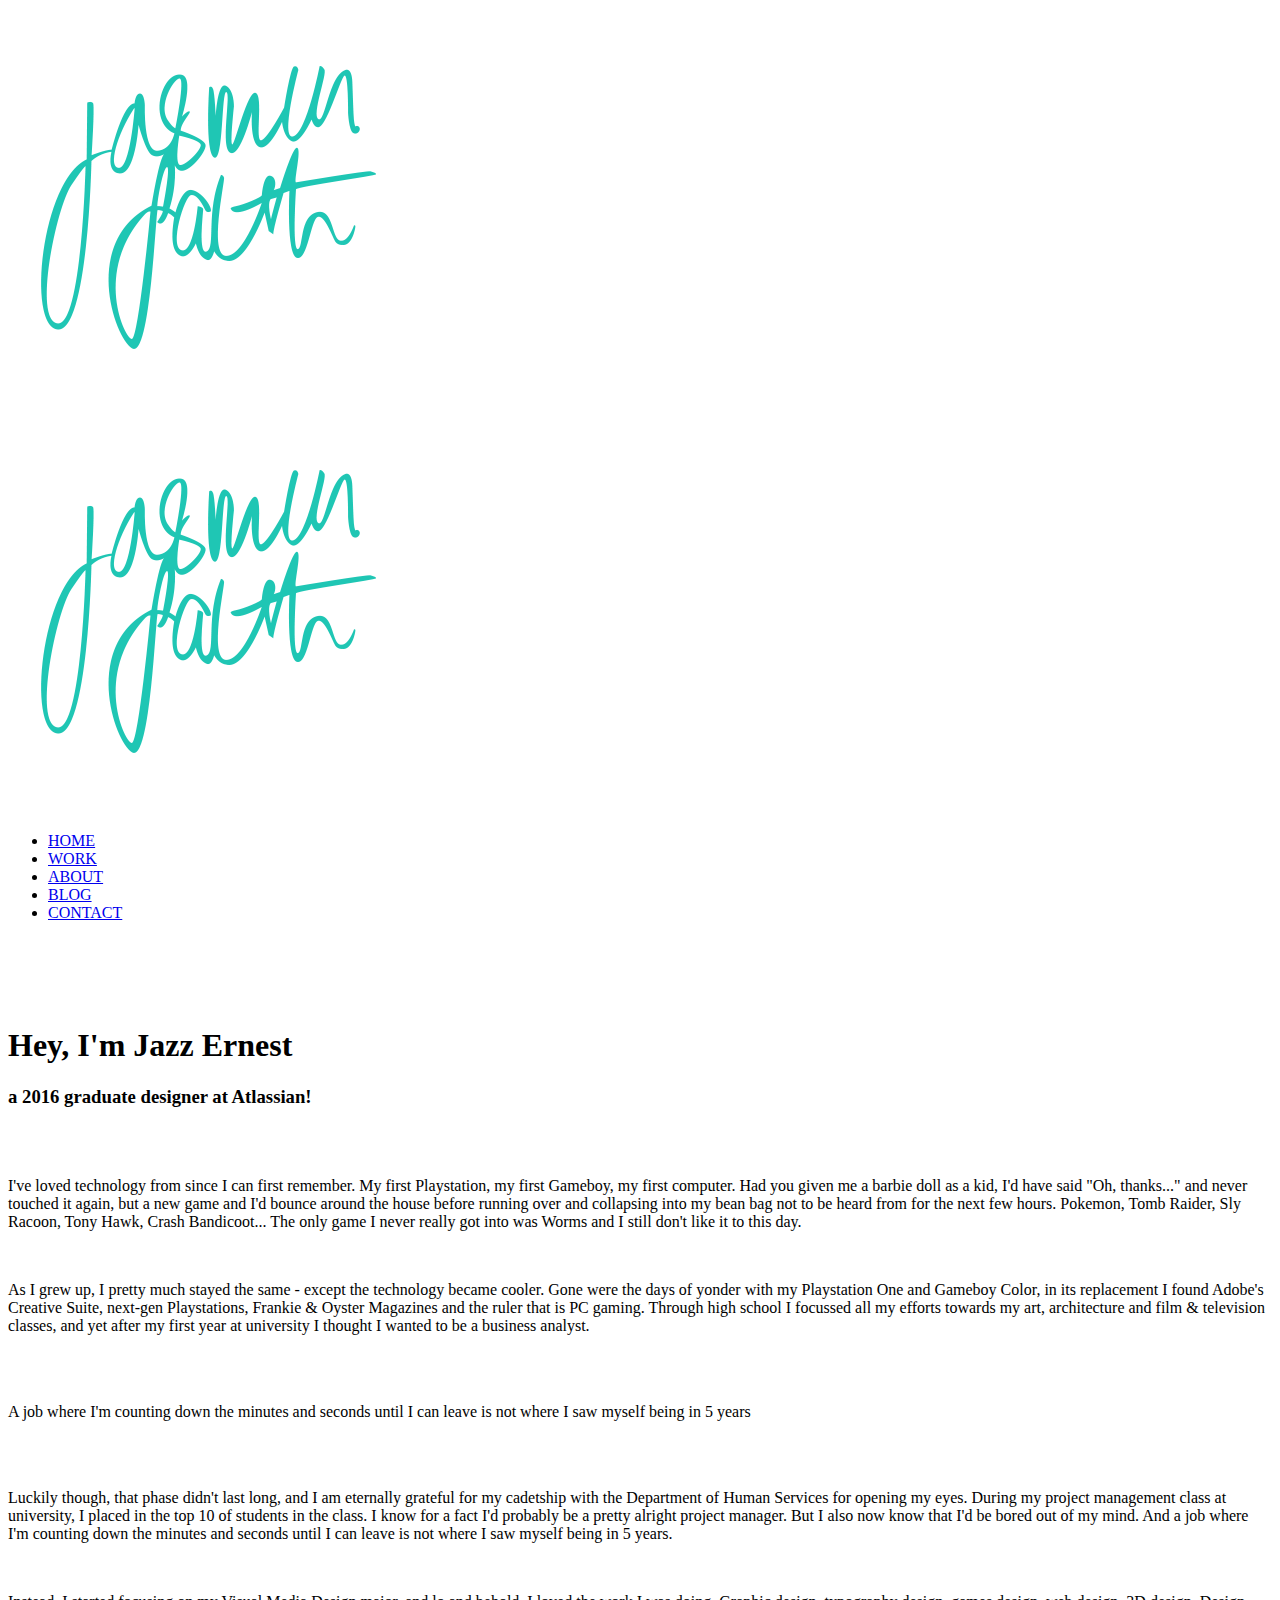
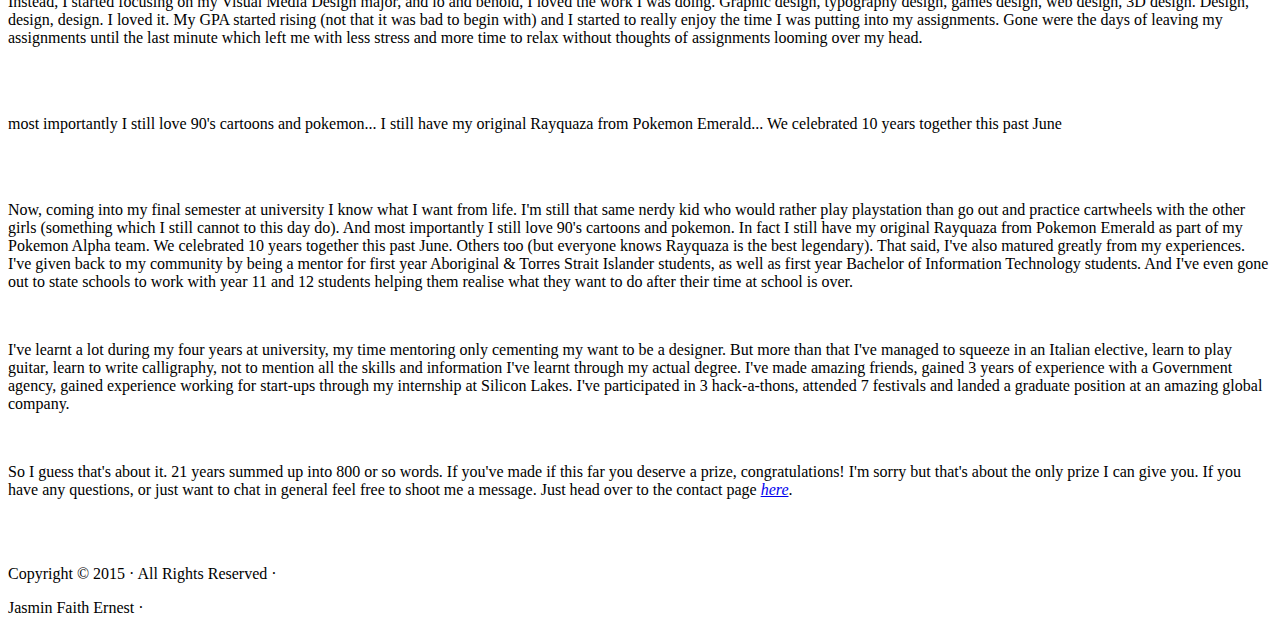
==== about.html @ e2466d64 "all the files" ====
<!doctype html>
<html class="no-js" lang="en">
  <head>
    <meta charset="utf-8" />
    <meta name="viewport" content="width=device-width, initial-scale=1.0" />
    <title>jasminfaith</title>
    <meta name="description" content="Hey, I'm jazz ernest! A Gold Coast based graphic and web designer.">
    <meta name=viewport content="width=device-width, initial-scale=1">
    <link rel="shortcut icon" href="favicon.ico" type="image/x-icon" />
    <link rel="stylesheet" type="text/css" href="css/app.css" />
    <link rel="stylesheet" type="text/css" href="slick/slick.css"/>
    <link rel="author" content="Jazz Ernest" href="https://www.jasminfaith.com">
    <link href="//maxcdn.bootstrapcdn.com/font-awesome/4.1.0/css/font-awesome.min.css" rel="stylesheet">
    <link href='http://fonts.googleapis.com/css?family=Oswald:300,400' rel='stylesheet' type='text/css'>
    <script src="bower_components/modernizr/modernizr.js"></script>
  </head>
<body>

  <div class="show-for-small-only">
    <a href="index.html"><img class="logo small_logo" src="images/Jasminfaith_logo.png" alt="jasminfaith logo"></a>
  </div>

  <div id="top" class="row navbar">
    <div class="large-12 columns no-pad">
      <nav class="top-bar">
        <a href="index.html"><img class="logo show-for-medium-up" src="images/Jasminfaith_logo.png" alt="jasminfaith logo"></a>
        <ul class="title-area menu text-center">
          <li><a href="index.html">HOME</a></li>
          <li><a href="work.html">WORK</a></li>
          <li><a href="about.html">ABOUT</a></li>
          <li><a href="blog/index.php">BLOG</a></li>
          <li><a href="contact.html">CONTACT</a></li>
        </ul>
      </nav>
    </div>
  </div>

  <div class="row">
    <div class="large-12 columns no-pad">
      <img src="images/other/jazz_ernest.jpg" alt="">
    </div>
  </div>

  <div class="row">
    <div class="large-12 columns">
      
      <h1 class="text-center" style="padding-top: 50px;">Hey, I'm Jazz Ernest</h1>
      <h3 class="text-center" style="padding-bottom: 50px;">a 2016 graduate designer at Atlassian!</h3>

      <p class="about text-center">I've loved technology from since I can first remember. My first Playstation, my first Gameboy, my first computer. Had you given me a barbie doll as a kid, I'd have said "Oh, thanks..." and never touched it again, but a new game and I'd bounce around the house before running over and collapsing into my bean bag not to be heard from for the next few hours. Pokemon, Tomb Raider, Sly Racoon, Tony Hawk, Crash Bandicoot... The only game I never really got into was Worms and I still don't like it to this day. </p>

      <br/>

      <p class="about text-center about">As I grew up, I pretty much stayed the same - except the technology became cooler. Gone were the days of yonder with my Playstation One and Gameboy Color, in its replacement I found Adobe's Creative Suite, next-gen Playstations, Frankie & Oyster Magazines and the ruler that is PC gaming. Through high school I focussed all my efforts towards my art, architecture and film & television classes, and yet after my first year at university I thought I wanted to be a business analyst. </p>

      <br/>
      <br/>

      <p class="text-center quote">A job where I'm counting down the minutes and seconds until I can leave is not where I saw myself being in 5 years</p>

      <br/>
      <br/>

      <p class="about text-center about">Luckily though, that phase didn't last long, and I am eternally grateful for my cadetship with the Department of Human Services for opening my eyes.
      During my project management class at university, I placed in the top 10 of students in the class. I know for a fact I'd probably be a pretty alright project manager. But I also now know that I'd be bored out of my mind. And a job where I'm counting down the minutes and seconds until I can leave is not where I saw myself being in 5 years.</p>

      <br/>

      <p class="about text-center about">Instead, I started focusing on my Visual Media Design major, and lo and behold, I loved the work I was doing. Graphic design, typography design, games design, web design, 3D design. Design, design, design. I loved it. My GPA started rising (not that it was bad to begin with) and I started to really enjoy the time I was putting into my assignments. Gone were the days of leaving my assignments until the last minute which left me with less stress and more time to relax without thoughts of assignments looming over my head.</p>

      <br/>
      <br/>

      <p class="text-center quote">most importantly I still love 90's cartoons and pokemon... I still have my original Rayquaza from Pokemon Emerald... We celebrated 10 years together this past June</p>

      <br/>
      <br/>

      <p class="about text-center about">Now, coming into my final semester at university I know what I want from life. I'm still that same nerdy kid who would rather play playstation than go out and practice cartwheels with the other girls (something which I still cannot to this day do). And most importantly I still love 90's cartoons and pokemon. In fact I still have my original Rayquaza from Pokemon Emerald as part of my Pokemon Alpha team. We celebrated 10 years together this past June. Others too (but everyone knows Rayquaza is the best legendary). That said, I've also matured greatly from my experiences. I've given back to my community by being a mentor for first year Aboriginal & Torres Strait Islander students, as well as first year Bachelor of Information Technology students. And I've even gone out to state schools to work with year 11 and 12 students helping them realise what they want to do after their time at school is over.</p>

      <br/>

      <p class="about text-center about">I've learnt a lot during my four years at university, my time mentoring only cementing my want to be a designer. But more than that I've managed to squeeze in an Italian elective, learn to play guitar, learn to write calligraphy, not to mention all the skills and information I've learnt through my actual degree. I've made amazing friends, gained 3 years of experience with a Government agency, gained experience working for start-ups through my internship at Silicon Lakes. I've participated in 3 hack-a-thons, attended 7 festivals and landed a graduate position at an amazing global company.</p>

      <br/>

      <p class="about text-center about" style="padding-bottom: 50px;">So I guess that's about it. 21 years summed up into 800 or so words. If you've made if this far you deserve a prize, congratulations! I'm sorry but that's about the only prize I can give you. If you have any questions, or just want to chat in general feel free to shoot me a message. Just head over to the contact page <a href="contact.html"><em>here</em></a>.</p>

    </div>
  </div>

  <footer>
    <p id="copyright">Copyright © 2015 · All Rights Reserved · </p>
    <p>Jasmin Faith Ernest · </p>
  </footer>

  <script src="bower_components/jquery/dist/jquery.min.js"></script>
  <script src="bower_components/foundation/js/foundation.min.js"></script>
  <script src="js/app.js"></script>
  <script src="js/scroll.js"></script>
</body>
</html>
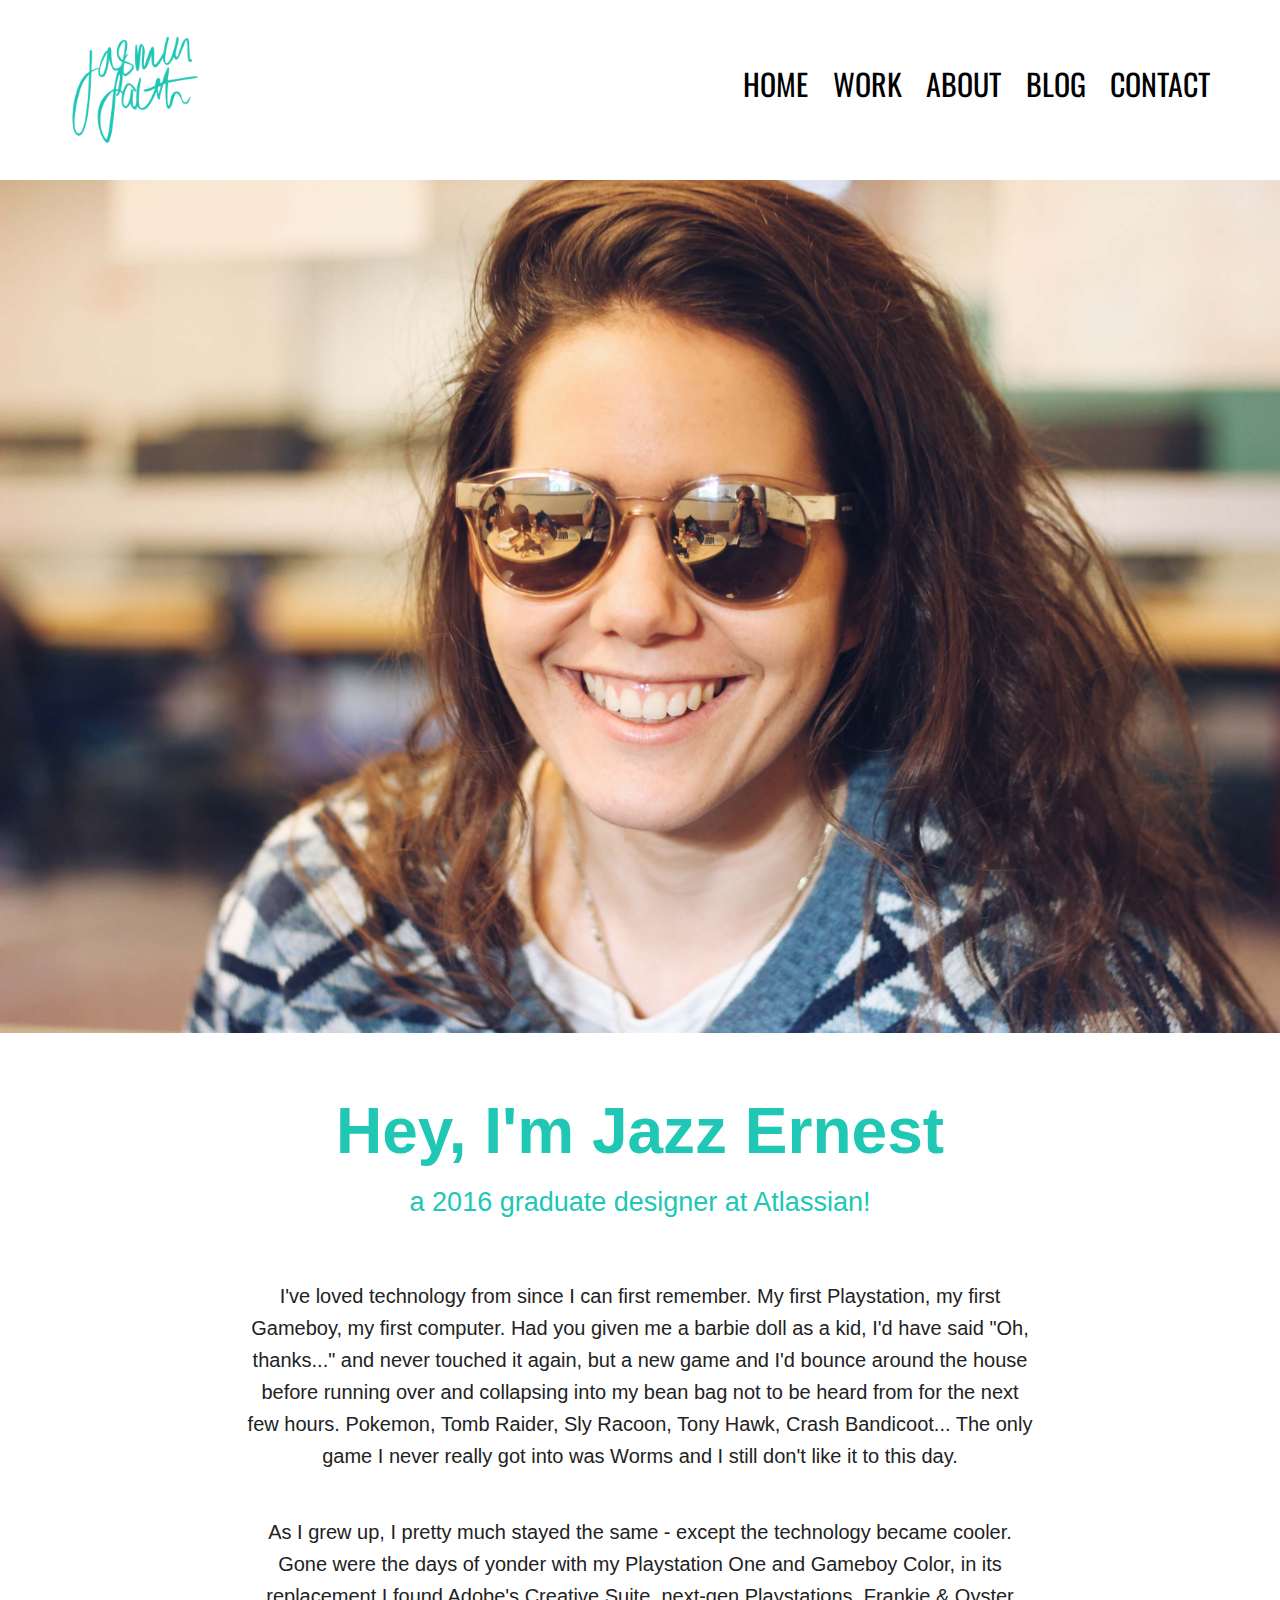
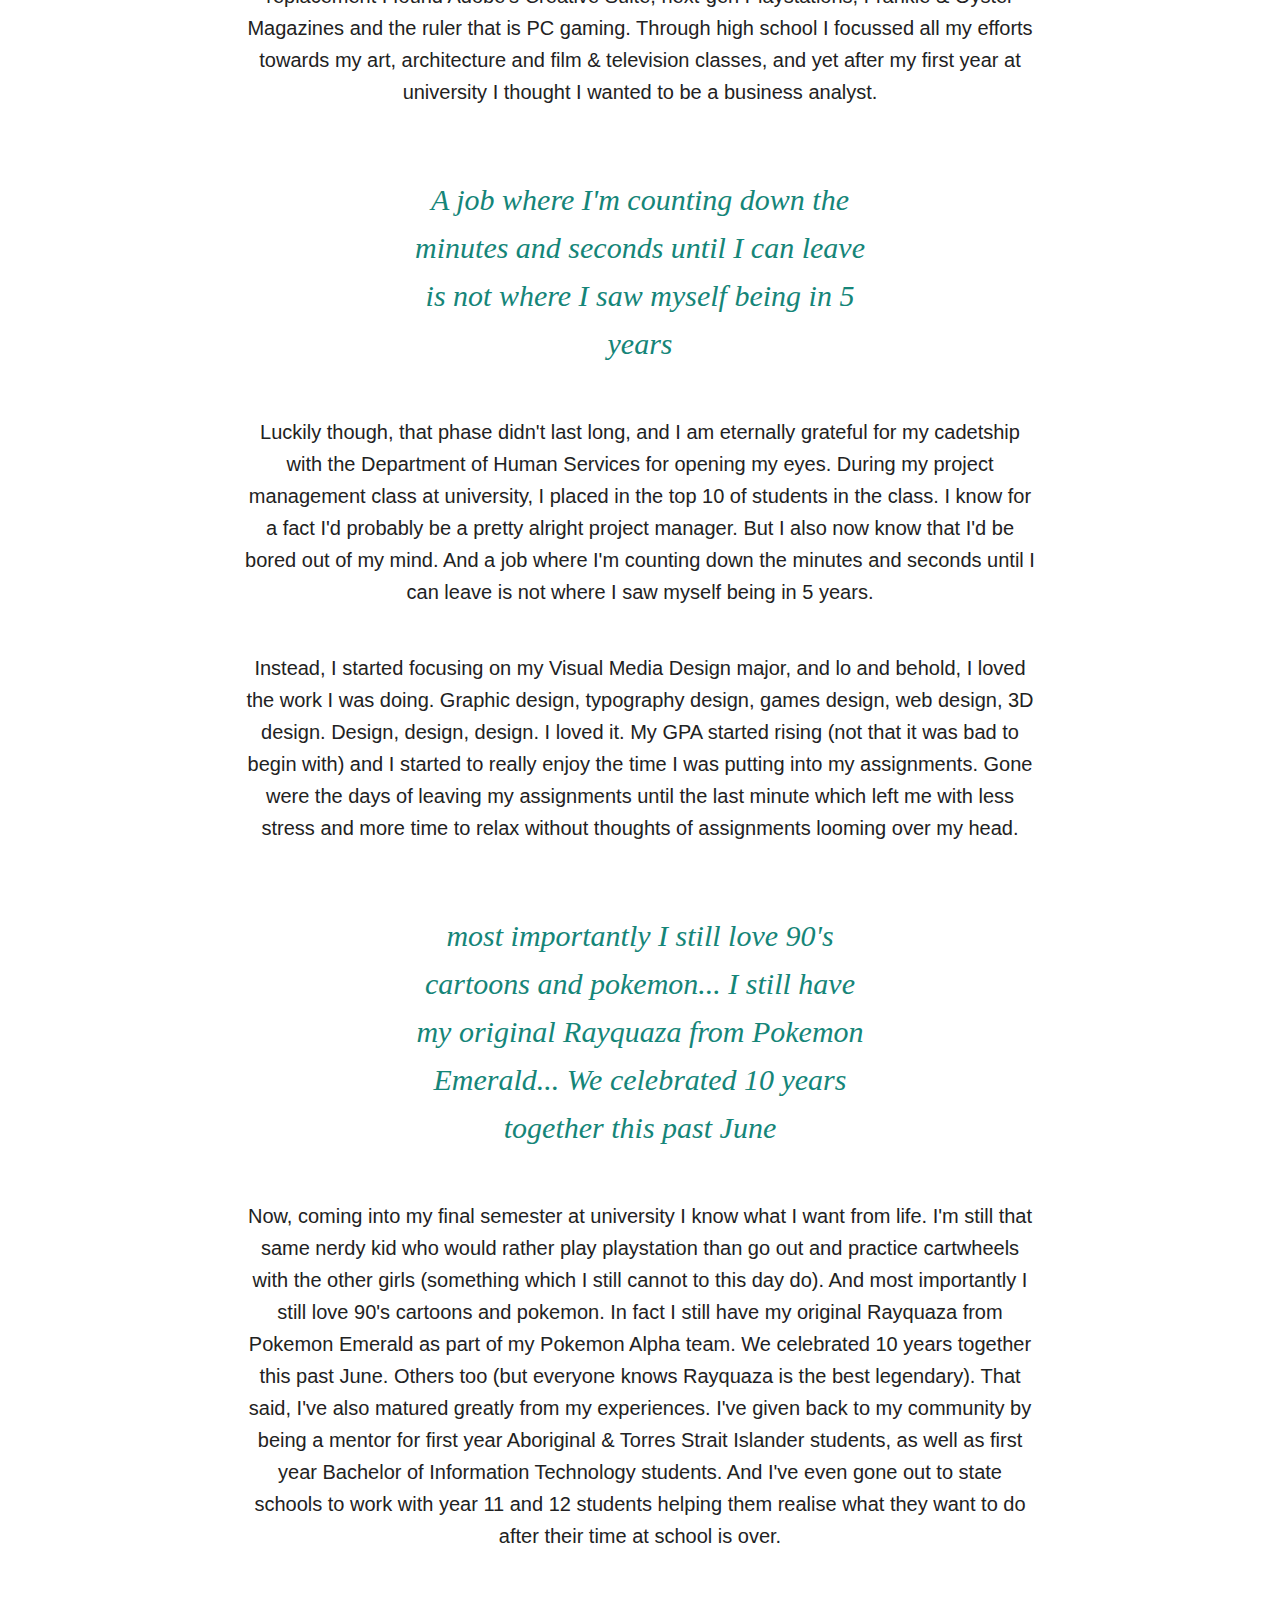
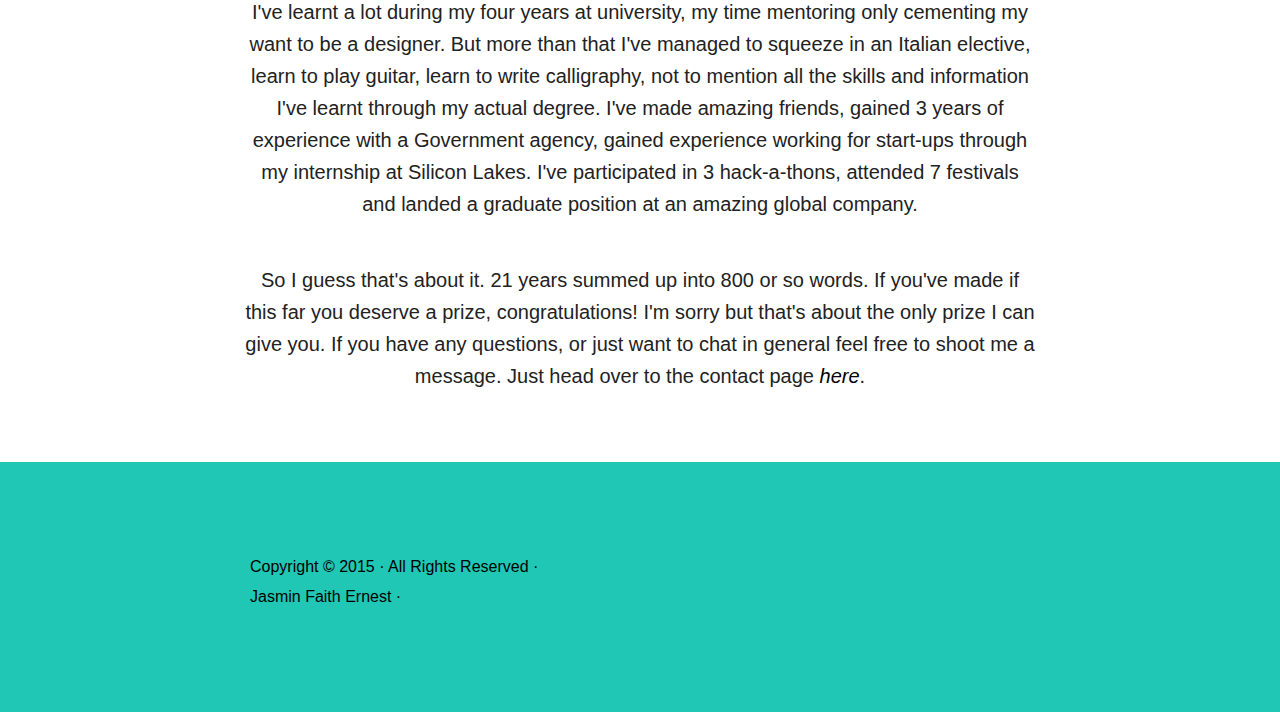
==== commit f545972b: "http to https" ====
--- a/about.html
+++ b/about.html
@@ -11,7 +11,7 @@
     <link rel="stylesheet" type="text/css" href="slick/slick.css"/>
     <link rel="author" content="Jazz Ernest" href="https://www.jasminfaith.com">
     <link href="//maxcdn.bootstrapcdn.com/font-awesome/4.1.0/css/font-awesome.min.css" rel="stylesheet">
-    <link href='http://fonts.googleapis.com/css?family=Oswald:300,400' rel='stylesheet' type='text/css'>
+    <link href='https://fonts.googleapis.com/css?family=Oswald:300,400' rel='stylesheet' type='text/css'>
     <script src="bower_components/modernizr/modernizr.js"></script>
   </head>
 <body>
@@ -99,4 +99,4 @@
   <script src="js/app.js"></script>
   <script src="js/scroll.js"></script>
 </body>
-</html>+</html>
--- a/css/app.css
+++ b/css/app.css
@@ -0,0 +1 @@
+meta.foundation-version{font-family:"/5.5.0/"}meta.foundation-mq-small{font-family:"/only screen/";width:0}meta.foundation-mq-small-only{font-family:"/only screen and (max-width: 40em)/";width:0}meta.foundation-mq-medium{font-family:"/only screen and (min-width:40.063em)/";width:40.063em}meta.foundation-mq-medium-only{font-family:"/only screen and (min-width:40.063em) and (max-width:64em)/";width:40.063em}meta.foundation-mq-large{font-family:"/only screen and (min-width:64.063em)/";width:64.063em}meta.foundation-mq-large-only{font-family:"/only screen and (min-width:64.063em) and (max-width:90em)/";width:64.063em}meta.foundation-mq-xlarge{font-family:"/only screen and (min-width:90.063em)/";width:90.063em}meta.foundation-mq-xlarge-only{font-family:"/only screen and (min-width:90.063em) and (max-width:120em)/";width:90.063em}meta.foundation-mq-xxlarge{font-family:"/only screen and (min-width:120.063em)/";width:120.063em}meta.foundation-data-attribute-namespace{font-family:false}html,body{height:100%}*,*:before,*:after{-webkit-box-sizing:border-box;-moz-box-sizing:border-box;box-sizing:border-box}html,body{font-size:100%}body{background:#fff;color:#222;padding:0;margin:0;font-family:"Helvetica Neue",Helvetica,Roboto,Arial,sans-serif;font-weight:300;font-style:normal;line-height:1.5;position:relative;cursor:auto}a:hover{cursor:pointer}img{max-width:100%;height:auto}img{-ms-interpolation-mode:bicubic}#map_canvas img,#map_canvas embed,#map_canvas object,.map_canvas img,.map_canvas embed,.map_canvas object{max-width:none !important}.left{float:left !important}.right{float:right !important}.clearfix:before,.clearfix:after{content:" ";display:table}.clearfix:after{clear:both}.hide{display:none !important;visibility:hidden}.invisible{visibility:hidden}.antialiased{-webkit-font-smoothing:antialiased;-moz-osx-font-smoothing:grayscale}img{display:inline-block;vertical-align:middle}textarea{height:auto;min-height:50px}select{width:100%}.row{width:100%;margin-left:auto;margin-right:auto;margin-top:0;margin-bottom:0;max-width:62.5rem}.row:before,.row:after{content:" ";display:table}.row:after{clear:both}.row.collapse>.column,.row.collapse>.columns{padding-left:0;padding-right:0}.row.collapse .row{margin-left:0;margin-right:0}.row .row{width:auto;margin-left:-0.9375rem;margin-right:-0.9375rem;margin-top:0;margin-bottom:0;max-width:none}.row .row:before,.row .row:after{content:" ";display:table}.row .row:after{clear:both}.row .row.collapse{width:auto;margin:0;max-width:none}.row .row.collapse:before,.row .row.collapse:after{content:" ";display:table}.row .row.collapse:after{clear:both}.column,.columns{padding-left:0.9375rem;padding-right:0.9375rem;width:100%;float:left}[class*="column"]+[class*="column"]:last-child{float:right}[class*="column"]+[class*="column"].end{float:left}@media only screen{.small-push-0{position:relative;left:0%;right:auto}.small-pull-0{position:relative;right:0%;left:auto}.small-push-1{position:relative;left:8.3333333333%;right:auto}.small-pull-1{position:relative;right:8.3333333333%;left:auto}.small-push-2{position:relative;left:16.6666666667%;right:auto}.small-pull-2{position:relative;right:16.6666666667%;left:auto}.small-push-3{position:relative;left:25%;right:auto}.small-pull-3{position:relative;right:25%;left:auto}.small-push-4{position:relative;left:33.3333333333%;right:auto}.small-pull-4{position:relative;right:33.3333333333%;left:auto}.small-push-5{position:relative;left:41.6666666667%;right:auto}.small-pull-5{position:relative;right:41.6666666667%;left:auto}.small-push-6{position:relative;left:50%;right:auto}.small-pull-6{position:relative;right:50%;left:auto}.small-push-7{position:relative;left:58.3333333333%;right:auto}.small-pull-7{position:relative;right:58.3333333333%;left:auto}.small-push-8{position:relative;left:66.6666666667%;right:auto}.small-pull-8{position:relative;right:66.6666666667%;left:auto}.small-push-9{position:relative;left:75%;right:auto}.small-pull-9{position:relative;right:75%;left:auto}.small-push-10{position:relative;left:83.3333333333%;right:auto}.small-pull-10{position:relative;right:83.3333333333%;left:auto}.small-push-11{position:relative;left:91.6666666667%;right:auto}.small-pull-11{position:relative;right:91.6666666667%;left:auto}.column,.columns{position:relative;padding-left:0.9375rem;padding-right:0.9375rem;float:left}.small-1{width:8.3333333333%}.small-2{width:16.6666666667%}.small-3{width:25%}.small-4{width:33.3333333333%}.small-5{width:41.6666666667%}.small-6{width:50%}.small-7{width:58.3333333333%}.small-8{width:66.6666666667%}.small-9{width:75%}.small-10{width:83.3333333333%}.small-11{width:91.6666666667%}.small-12{width:100%}.small-offset-0{margin-left:0% !important}.small-offset-1{margin-left:8.3333333333% !important}.small-offset-2{margin-left:16.6666666667% !important}.small-offset-3{margin-left:25% !important}.small-offset-4{margin-left:33.3333333333% !important}.small-offset-5{margin-left:41.6666666667% !important}.small-offset-6{margin-left:50% !important}.small-offset-7{margin-left:58.3333333333% !important}.small-offset-8{margin-left:66.6666666667% !important}.small-offset-9{margin-left:75% !important}.small-offset-10{margin-left:83.3333333333% !important}.small-offset-11{margin-left:91.6666666667% !important}.small-reset-order{margin-left:0;margin-right:0;left:auto;right:auto;float:left}.column.small-centered,.columns.small-centered{margin-left:auto;margin-right:auto;float:none}.column.small-uncentered,.columns.small-uncentered{margin-left:0;margin-right:0;float:left}.column.small-centered:last-child,.columns.small-centered:last-child{float:none}.column.small-uncentered:last-child,.columns.small-uncentered:last-child{float:left}.column.small-uncentered.opposite,.columns.small-uncentered.opposite{float:right}.row.small-collapse>.column,.row.small-collapse>.columns{padding-left:0;padding-right:0}.row.small-collapse .row{margin-left:0;margin-right:0}.row.small-uncollapse>.column,.row.small-uncollapse>.columns{padding-left:0.9375rem;padding-right:0.9375rem;float:left}}@media only screen and (min-width:40.063em){.medium-push-0{position:relative;left:0%;right:auto}.medium-pull-0{position:relative;right:0%;left:auto}.medium-push-1{position:relative;left:8.3333333333%;right:auto}.medium-pull-1{position:relative;right:8.3333333333%;left:auto}.medium-push-2{position:relative;left:16.6666666667%;right:auto}.medium-pull-2{position:relative;right:16.6666666667%;left:auto}.medium-push-3{position:relative;left:25%;right:auto}.medium-pull-3{position:relative;right:25%;left:auto}.medium-push-4{position:relative;left:33.3333333333%;right:auto}.medium-pull-4{position:relative;right:33.3333333333%;left:auto}.medium-push-5{position:relative;left:41.6666666667%;right:auto}.medium-pull-5{position:relative;right:41.6666666667%;left:auto}.medium-push-6{position:relative;left:50%;right:auto}.medium-pull-6{position:relative;right:50%;left:auto}.medium-push-7{position:relative;left:58.3333333333%;right:auto}.medium-pull-7{position:relative;right:58.3333333333%;left:auto}.medium-push-8{position:relative;left:66.6666666667%;right:auto}.medium-pull-8{position:relative;right:66.6666666667%;left:auto}.medium-push-9{position:relative;left:75%;right:auto}.medium-pull-9{position:relative;right:75%;left:auto}.medium-push-10{position:relative;left:83.3333333333%;right:auto}.medium-pull-10{position:relative;right:83.3333333333%;left:auto}.medium-push-11{position:relative;left:91.6666666667%;right:auto}.medium-pull-11{position:relative;right:91.6666666667%;left:auto}.column,.columns{position:relative;padding-left:0.9375rem;padding-right:0.9375rem;float:left}.medium-1{width:8.3333333333%}.medium-2{width:16.6666666667%}.medium-3{width:25%}.medium-4{width:33.3333333333%}.medium-5{width:41.6666666667%}.medium-6{width:50%}.medium-7{width:58.3333333333%}.medium-8{width:66.6666666667%}.medium-9{width:75%}.medium-10{width:83.3333333333%}.medium-11{width:91.6666666667%}.medium-12{width:100%}.medium-offset-0{margin-left:0% !important}.medium-offset-1{margin-left:8.3333333333% !important}.medium-offset-2{margin-left:16.6666666667% !important}.medium-offset-3{margin-left:25% !important}.medium-offset-4{margin-left:33.3333333333% !important}.medium-offset-5{margin-left:41.6666666667% !important}.medium-offset-6{margin-left:50% !important}.medium-offset-7{margin-left:58.3333333333% !important}.medium-offset-8{margin-left:66.6666666667% !important}.medium-offset-9{margin-left:75% !important}.medium-offset-10{margin-left:83.3333333333% !important}.medium-offset-11{margin-left:91.6666666667% !important}.medium-reset-order{margin-left:0;margin-right:0;left:auto;right:auto;float:left}.column.medium-centered,.columns.medium-centered{margin-left:auto;margin-right:auto;float:none}.column.medium-uncentered,.columns.medium-uncentered{margin-left:0;margin-right:0;float:left}.column.medium-centered:last-child,.columns.medium-centered:last-child{float:none}.column.medium-uncentered:last-child,.columns.medium-uncentered:last-child{float:left}.column.medium-uncentered.opposite,.columns.medium-uncentered.opposite{float:right}.row.medium-collapse>.column,.row.medium-collapse>.columns{padding-left:0;padding-right:0}.row.medium-collapse .row{margin-left:0;margin-right:0}.row.medium-uncollapse>.column,.row.medium-uncollapse>.columns{padding-left:0.9375rem;padding-right:0.9375rem;float:left}.push-0{position:relative;left:0%;right:auto}.pull-0{position:relative;right:0%;left:auto}.push-1{position:relative;left:8.3333333333%;right:auto}.pull-1{position:relative;right:8.3333333333%;left:auto}.push-2{position:relative;left:16.6666666667%;right:auto}.pull-2{position:relative;right:16.6666666667%;left:auto}.push-3{position:relative;left:25%;right:auto}.pull-3{position:relative;right:25%;left:auto}.push-4{position:relative;left:33.3333333333%;right:auto}.pull-4{position:relative;right:33.3333333333%;left:auto}.push-5{position:relative;left:41.6666666667%;right:auto}.pull-5{position:relative;right:41.6666666667%;left:auto}.push-6{position:relative;left:50%;right:auto}.pull-6{position:relative;right:50%;left:auto}.push-7{position:relative;left:58.3333333333%;right:auto}.pull-7{position:relative;right:58.3333333333%;left:auto}.push-8{position:relative;left:66.6666666667%;right:auto}.pull-8{position:relative;right:66.6666666667%;left:auto}.push-9{position:relative;left:75%;right:auto}.pull-9{position:relative;right:75%;left:auto}.push-10{position:relative;left:83.3333333333%;right:auto}.pull-10{position:relative;right:83.3333333333%;left:auto}.push-11{position:relative;left:91.6666666667%;right:auto}.pull-11{position:relative;right:91.6666666667%;left:auto}}@media only screen and (min-width:64.063em){.large-push-0{position:relative;left:0%;right:auto}.large-pull-0{position:relative;right:0%;left:auto}.large-push-1{position:relative;left:8.3333333333%;right:auto}.large-pull-1{position:relative;right:8.3333333333%;left:auto}.large-push-2{position:relative;left:16.6666666667%;right:auto}.large-pull-2{position:relative;right:16.6666666667%;left:auto}.large-push-3{position:relative;left:25%;right:auto}.large-pull-3{position:relative;right:25%;left:auto}.large-push-4{position:relative;left:33.3333333333%;right:auto}.large-pull-4{position:relative;right:33.3333333333%;left:auto}.large-push-5{position:relative;left:41.6666666667%;right:auto}.large-pull-5{position:relative;right:41.6666666667%;left:auto}.large-push-6{position:relative;left:50%;right:auto}.large-pull-6{position:relative;right:50%;left:auto}.large-push-7{position:relative;left:58.3333333333%;right:auto}.large-pull-7{position:relative;right:58.3333333333%;left:auto}.large-push-8{position:relative;left:66.6666666667%;right:auto}.large-pull-8{position:relative;right:66.6666666667%;left:auto}.large-push-9{position:relative;left:75%;right:auto}.large-pull-9{position:relative;right:75%;left:auto}.large-push-10{position:relative;left:83.3333333333%;right:auto}.large-pull-10{position:relative;right:83.3333333333%;left:auto}.large-push-11{position:relative;left:91.6666666667%;right:auto}.large-pull-11{position:relative;right:91.6666666667%;left:auto}.column,.columns{position:relative;padding-left:0.9375rem;padding-right:0.9375rem;float:left}.large-1{width:8.3333333333%}.large-2{width:16.6666666667%}.large-3{width:25%}.large-4{width:33.3333333333%}.large-5{width:41.6666666667%}.large-6{width:50%}.large-7{width:58.3333333333%}.large-8{width:66.6666666667%}.large-9{width:75%}.large-10{width:83.3333333333%}.large-11{width:91.6666666667%}.large-12{width:100%}.large-offset-0{margin-left:0% !important}.large-offset-1{margin-left:8.3333333333% !important}.large-offset-2{margin-left:16.6666666667% !important}.large-offset-3{margin-left:25% !important}.large-offset-4{margin-left:33.3333333333% !important}.large-offset-5{margin-left:41.6666666667% !important}.large-offset-6{margin-left:50% !important}.large-offset-7{margin-left:58.3333333333% !important}.large-offset-8{margin-left:66.6666666667% !important}.large-offset-9{margin-left:75% !important}.large-offset-10{margin-left:83.3333333333% !important}.large-offset-11{margin-left:91.6666666667% !important}.large-reset-order{margin-left:0;margin-right:0;left:auto;right:auto;float:left}.column.large-centered,.columns.large-centered{margin-left:auto;margin-right:auto;float:none}.column.large-uncentered,.columns.large-uncentered{margin-left:0;margin-right:0;float:left}.column.large-centered:last-child,.columns.large-centered:last-child{float:none}.column.large-uncentered:last-child,.columns.large-uncentered:last-child{float:left}.column.large-uncentered.opposite,.columns.large-uncentered.opposite{float:right}.row.large-collapse>.column,.row.large-collapse>.columns{padding-left:0;padding-right:0}.row.large-collapse .row{margin-left:0;margin-right:0}.row.large-uncollapse>.column,.row.large-uncollapse>.columns{padding-left:0.9375rem;padding-right:0.9375rem;float:left}.push-0{position:relative;left:0%;right:auto}.pull-0{position:relative;right:0%;left:auto}.push-1{position:relative;left:8.3333333333%;right:auto}.pull-1{position:relative;right:8.3333333333%;left:auto}.push-2{position:relative;left:16.6666666667%;right:auto}.pull-2{position:relative;right:16.6666666667%;left:auto}.push-3{position:relative;left:25%;right:auto}.pull-3{position:relative;right:25%;left:auto}.push-4{position:relative;left:33.3333333333%;right:auto}.pull-4{position:relative;right:33.3333333333%;left:auto}.push-5{position:relative;left:41.6666666667%;right:auto}.pull-5{position:relative;right:41.6666666667%;left:auto}.push-6{position:relative;left:50%;right:auto}.pull-6{position:relative;right:50%;left:auto}.push-7{position:relative;left:58.3333333333%;right:auto}.pull-7{position:relative;right:58.3333333333%;left:auto}.push-8{position:relative;left:66.6666666667%;right:auto}.pull-8{position:relative;right:66.6666666667%;left:auto}.push-9{position:relative;left:75%;right:auto}.pull-9{position:relative;right:75%;left:auto}.push-10{position:relative;left:83.3333333333%;right:auto}.pull-10{position:relative;right:83.3333333333%;left:auto}.push-11{position:relative;left:91.6666666667%;right:auto}.pull-11{position:relative;right:91.6666666667%;left:auto}}.accordion{margin-bottom:0}.accordion:before,.accordion:after{content:" ";display:table}.accordion:after{clear:both}.accordion .accordion-navigation,.accordion dd{display:block;margin-bottom:0 !important}.accordion .accordion-navigation.active>a,.accordion dd.active>a{background:#e8e8e8}.accordion .accordion-navigation>a,.accordion dd>a{background:#EFEFEF;color:#222222;padding:1rem;display:block;font-family:"Helvetica Neue",Helvetica,Roboto,Arial,sans-serif;font-size:1rem}.accordion .accordion-navigation>a:hover,.accordion dd>a:hover{background:#e3e3e3}.accordion .accordion-navigation>.content,.accordion dd>.content{display:none;padding:0.9375rem}.accordion .accordion-navigation>.content.active,.accordion dd>.content.active{display:block;background:#FFFFFF}.alert-box{border-style:solid;border-width:1px;display:block;font-weight:300;margin-bottom:1.25rem;position:relative;padding:0.875rem 1.5rem 0.875rem 0.875rem;font-size:0.8125rem;transition:opacity 300ms ease-out;background-color:#008CBA;border-color:#0078a0;color:#FFFFFF}.alert-box .close{font-size:1.375rem;padding:9px 6px 4px;line-height:0;position:absolute;top:50%;margin-top:-0.6875rem;right:0.25rem;color:#333333;opacity:0.3;background:inherit}.alert-box .close:hover,.alert-box .close:focus{opacity:0.5}.alert-box.radius{border-radius:3px}.alert-box.round{border-radius:1000px}.alert-box.success{background-color:#43AC6A;border-color:#3a945b;color:#FFFFFF}.alert-box.alert{background-color:#f04124;border-color:#de2d0f;color:#FFFFFF}.alert-box.secondary{background-color:#e7e7e7;border-color:#c7c7c7;color:#4f4f4f}.alert-box.warning{background-color:#f08a24;border-color:#de770f;color:#FFFFFF}.alert-box.info{background-color:#a0d3e8;border-color:#74bfdd;color:#4f4f4f}.alert-box.alert-close{opacity:0}[class*="block-grid-"]{display:block;padding:0;margin:0 -0.625rem}[class*="block-grid-"]:before,[class*="block-grid-"]:after{content:" ";display:table}[class*="block-grid-"]:after{clear:both}[class*="block-grid-"]>li{display:block;height:auto;float:left;padding:0 0.625rem 1.25rem}@media only screen{.small-block-grid-1>li{width:100%;list-style:none}.small-block-grid-1>li:nth-of-type(1n){clear:none}.small-block-grid-1>li:nth-of-type(1n+1){clear:both}.small-block-grid-2>li{width:50%;list-style:none}.small-block-grid-2>li:nth-of-type(1n){clear:none}.small-block-grid-2>li:nth-of-type(2n+1){clear:both}.small-block-grid-3>li{width:33.3333333333%;list-style:none}.small-block-grid-3>li:nth-of-type(1n){clear:none}.small-block-grid-3>li:nth-of-type(3n+1){clear:both}.small-block-grid-4>li{width:25%;list-style:none}.small-block-grid-4>li:nth-of-type(1n){clear:none}.small-block-grid-4>li:nth-of-type(4n+1){clear:both}.small-block-grid-5>li{width:20%;list-style:none}.small-block-grid-5>li:nth-of-type(1n){clear:none}.small-block-grid-5>li:nth-of-type(5n+1){clear:both}.small-block-grid-6>li{width:16.6666666667%;list-style:none}.small-block-grid-6>li:nth-of-type(1n){clear:none}.small-block-grid-6>li:nth-of-type(6n+1){clear:both}.small-block-grid-7>li{width:14.2857142857%;list-style:none}.small-block-grid-7>li:nth-of-type(1n){clear:none}.small-block-grid-7>li:nth-of-type(7n+1){clear:both}.small-block-grid-8>li{width:12.5%;list-style:none}.small-block-grid-8>li:nth-of-type(1n){clear:none}.small-block-grid-8>li:nth-of-type(8n+1){clear:both}.small-block-grid-9>li{width:11.1111111111%;list-style:none}.small-block-grid-9>li:nth-of-type(1n){clear:none}.small-block-grid-9>li:nth-of-type(9n+1){clear:both}.small-block-grid-10>li{width:10%;list-style:none}.small-block-grid-10>li:nth-of-type(1n){clear:none}.small-block-grid-10>li:nth-of-type(10n+1){clear:both}.small-block-grid-11>li{width:9.0909090909%;list-style:none}.small-block-grid-11>li:nth-of-type(1n){clear:none}.small-block-grid-11>li:nth-of-type(11n+1){clear:both}.small-block-grid-12>li{width:8.3333333333%;list-style:none}.small-block-grid-12>li:nth-of-type(1n){clear:none}.small-block-grid-12>li:nth-of-type(12n+1){clear:both}}@media only screen and (min-width:40.063em){.medium-block-grid-1>li{width:100%;list-style:none}.medium-block-grid-1>li:nth-of-type(1n){clear:none}.medium-block-grid-1>li:nth-of-type(1n+1){clear:both}.medium-block-grid-2>li{width:50%;list-style:none}.medium-block-grid-2>li:nth-of-type(1n){clear:none}.medium-block-grid-2>li:nth-of-type(2n+1){clear:both}.medium-block-grid-3>li{width:33.3333333333%;list-style:none}.medium-block-grid-3>li:nth-of-type(1n){clear:none}.medium-block-grid-3>li:nth-of-type(3n+1){clear:both}.medium-block-grid-4>li{width:25%;list-style:none}.medium-block-grid-4>li:nth-of-type(1n){clear:none}.medium-block-grid-4>li:nth-of-type(4n+1){clear:both}.medium-block-grid-5>li{width:20%;list-style:none}.medium-block-grid-5>li:nth-of-type(1n){clear:none}.medium-block-grid-5>li:nth-of-type(5n+1){clear:both}.medium-block-grid-6>li{width:16.6666666667%;list-style:none}.medium-block-grid-6>li:nth-of-type(1n){clear:none}.medium-block-grid-6>li:nth-of-type(6n+1){clear:both}.medium-block-grid-7>li{width:14.2857142857%;list-style:none}.medium-block-grid-7>li:nth-of-type(1n){clear:none}.medium-block-grid-7>li:nth-of-type(7n+1){clear:both}.medium-block-grid-8>li{width:12.5%;list-style:none}.medium-block-grid-8>li:nth-of-type(1n){clear:none}.medium-block-grid-8>li:nth-of-type(8n+1){clear:both}.medium-block-grid-9>li{width:11.1111111111%;list-style:none}.medium-block-grid-9>li:nth-of-type(1n){clear:none}.medium-block-grid-9>li:nth-of-type(9n+1){clear:both}.medium-block-grid-10>li{width:10%;list-style:none}.medium-block-grid-10>li:nth-of-type(1n){clear:none}.medium-block-grid-10>li:nth-of-type(10n+1){clear:both}.medium-block-grid-11>li{width:9.0909090909%;list-style:none}.medium-block-grid-11>li:nth-of-type(1n){clear:none}.medium-block-grid-11>li:nth-of-type(11n+1){clear:both}.medium-block-grid-12>li{width:8.3333333333%;list-style:none}.medium-block-grid-12>li:nth-of-type(1n){clear:none}.medium-block-grid-12>li:nth-of-type(12n+1){clear:both}}@media only screen and (min-width:64.063em){.large-block-grid-1>li{width:100%;list-style:none}.large-block-grid-1>li:nth-of-type(1n){clear:none}.large-block-grid-1>li:nth-of-type(1n+1){clear:both}.large-block-grid-2>li{width:50%;list-style:none}.large-block-grid-2>li:nth-of-type(1n){clear:none}.large-block-grid-2>li:nth-of-type(2n+1){clear:both}.large-block-grid-3>li{width:33.3333333333%;list-style:none}.large-block-grid-3>li:nth-of-type(1n){clear:none}.large-block-grid-3>li:nth-of-type(3n+1){clear:both}.large-block-grid-4>li{width:25%;list-style:none}.large-block-grid-4>li:nth-of-type(1n){clear:none}.large-block-grid-4>li:nth-of-type(4n+1){clear:both}.large-block-grid-5>li{width:20%;list-style:none}.large-block-grid-5>li:nth-of-type(1n){clear:none}.large-block-grid-5>li:nth-of-type(5n+1){clear:both}.large-block-grid-6>li{width:16.6666666667%;list-style:none}.large-block-grid-6>li:nth-of-type(1n){clear:none}.large-block-grid-6>li:nth-of-type(6n+1){clear:both}.large-block-grid-7>li{width:14.2857142857%;list-style:none}.large-block-grid-7>li:nth-of-type(1n){clear:none}.large-block-grid-7>li:nth-of-type(7n+1){clear:both}.large-block-grid-8>li{width:12.5%;list-style:none}.large-block-grid-8>li:nth-of-type(1n){clear:none}.large-block-grid-8>li:nth-of-type(8n+1){clear:both}.large-block-grid-9>li{width:11.1111111111%;list-style:none}.large-block-grid-9>li:nth-of-type(1n){clear:none}.large-block-grid-9>li:nth-of-type(9n+1){clear:both}.large-block-grid-10>li{width:10%;list-style:none}.large-block-grid-10>li:nth-of-type(1n){clear:none}.large-block-grid-10>li:nth-of-type(10n+1){clear:both}.large-block-grid-11>li{width:9.0909090909%;list-style:none}.large-block-grid-11>li:nth-of-type(1n){clear:none}.large-block-grid-11>li:nth-of-type(11n+1){clear:both}.large-block-grid-12>li{width:8.3333333333%;list-style:none}.large-block-grid-12>li:nth-of-type(1n){clear:none}.large-block-grid-12>li:nth-of-type(12n+1){clear:both}}.breadcrumbs{display:block;padding:0.5625rem 0.875rem 0.5625rem;overflow:hidden;margin-left:0;list-style:none;border-style:solid;border-width:1px;background-color:#f4f4f4;border-color:gainsboro;border-radius:3px}.breadcrumbs>*{margin:0;float:left;font-size:0.6875rem;line-height:0.6875rem;text-transform:uppercase;color:#008CBA}.breadcrumbs>*:hover a,.breadcrumbs>*:focus a{text-decoration:underline}.breadcrumbs>* a{color:#008CBA}.breadcrumbs>*.current{cursor:default;color:#333333}.breadcrumbs>*.current a{cursor:default;color:#333333}.breadcrumbs>*.current:hover,.breadcrumbs>*.current:hover a,.breadcrumbs>*.current:focus,.breadcrumbs>*.current:focus a{text-decoration:none}.breadcrumbs>*.unavailable{color:#999999}.breadcrumbs>*.unavailable a{color:#999999}.breadcrumbs>*.unavailable:hover,.breadcrumbs>*.unavailable:hover a,.breadcrumbs>*.unavailable:focus,.breadcrumbs>*.unavailable a:focus{text-decoration:none;color:#999999;cursor:default}.breadcrumbs>*:before{content:"/";color:#AAAAAA;margin:0 0.75rem;position:relative;top:1px}.breadcrumbs>*:first-child:before{content:" ";margin:0}[aria-label="breadcrumbs"] [aria-hidden="true"]:after{content:"/"}button,.button{border-style:solid;border-width:0;cursor:pointer;font-family:"Helvetica Neue",Helvetica,Roboto,Arial,sans-serif;font-weight:300;line-height:normal;margin:0 0 1.25rem;position:relative;text-decoration:none;text-align:center;-webkit-appearance:none;border-radius:0;display:inline-block;padding-top:1rem;padding-right:2rem;padding-bottom:1.0625rem;padding-left:2rem;font-size:1rem;background-color:#EFEFEF;border-color:#bfbfbf;color:#333333;transition:background-color 300ms ease-out}button:hover,button:focus,.button:hover,.button:focus{background-color:#bfbfbf}button:hover,button:focus,.button:hover,.button:focus{color:#333333}button.secondary,.button.secondary{background-color:#e7e7e7;border-color:#b9b9b9;color:#333333}button.secondary:hover,button.secondary:focus,.button.secondary:hover,.button.secondary:focus{background-color:#b9b9b9}button.secondary:hover,button.secondary:focus,.button.secondary:hover,.button.secondary:focus{color:#333333}button.success,.button.success{background-color:#43AC6A;border-color:#368a55;color:#FFFFFF}button.success:hover,button.success:focus,.button.success:hover,.button.success:focus{background-color:#368a55}button.success:hover,button.success:focus,.button.success:hover,.button.success:focus{color:#FFFFFF}button.alert,.button.alert{background-color:#f04124;border-color:#cf2a0e;color:#FFFFFF}button.alert:hover,button.alert:focus,.button.alert:hover,.button.alert:focus{background-color:#cf2a0e}button.alert:hover,button.alert:focus,.button.alert:hover,.button.alert:focus{color:#FFFFFF}button.warning,.button.warning{background-color:#f08a24;border-color:#cf6e0e;color:#FFFFFF}button.warning:hover,button.warning:focus,.button.warning:hover,.button.warning:focus{background-color:#cf6e0e}button.warning:hover,button.warning:focus,.button.warning:hover,.button.warning:focus{color:#FFFFFF}button.info,.button.info{background-color:#a0d3e8;border-color:#61b6d9;color:#333333}button.info:hover,button.info:focus,.button.info:hover,.button.info:focus{background-color:#61b6d9}button.info:hover,button.info:focus,.button.info:hover,.button.info:focus{color:#FFFFFF}button.large,.button.large{padding-top:1.125rem;padding-right:2.25rem;padding-bottom:1.1875rem;padding-left:2.25rem;font-size:1.25rem}button.small,.button.small{padding-top:0.875rem;padding-right:1.75rem;padding-bottom:0.9375rem;padding-left:1.75rem;font-size:0.8125rem}button.tiny,.button.tiny{padding-top:0.625rem;padding-right:1.25rem;padding-bottom:0.6875rem;padding-left:1.25rem;font-size:0.6875rem}button.expand,.button.expand{padding-right:0;padding-left:0;width:100%}button.left-align,.button.left-align{text-align:left;text-indent:0.75rem}button.right-align,.button.right-align{text-align:right;padding-right:0.75rem}button.radius,.button.radius{border-radius:3px}button.round,.button.round{border-radius:1000px}button.disabled,button[disabled],.button.disabled,.button[disabled]{background-color:#EFEFEF;border-color:#bfbfbf;color:#333333;cursor:default;opacity:0.7;box-shadow:none}button.disabled:hover,button.disabled:focus,button[disabled]:hover,button[disabled]:focus,.button.disabled:hover,.button.disabled:focus,.button[disabled]:hover,.button[disabled]:focus{background-color:#bfbfbf}button.disabled:hover,button.disabled:focus,button[disabled]:hover,button[disabled]:focus,.button.disabled:hover,.button.disabled:focus,.button[disabled]:hover,.button[disabled]:focus{color:#333333}button.disabled:hover,button.disabled:focus,button[disabled]:hover,button[disabled]:focus,.button.disabled:hover,.button.disabled:focus,.button[disabled]:hover,.button[disabled]:focus{background-color:#EFEFEF}button.disabled.secondary,button[disabled].secondary,.button.disabled.secondary,.button[disabled].secondary{background-color:#e7e7e7;border-color:#b9b9b9;color:#333333;cursor:default;opacity:0.7;box-shadow:none}button.disabled.secondary:hover,button.disabled.secondary:focus,button[disabled].secondary:hover,button[disabled].secondary:focus,.button.disabled.secondary:hover,.button.disabled.secondary:focus,.button[disabled].secondary:hover,.button[disabled].secondary:focus{background-color:#b9b9b9}button.disabled.secondary:hover,button.disabled.secondary:focus,button[disabled].secondary:hover,button[disabled].secondary:focus,.button.disabled.secondary:hover,.button.disabled.secondary:focus,.button[disabled].secondary:hover,.button[disabled].secondary:focus{color:#333333}button.disabled.secondary:hover,button.disabled.secondary:focus,button[disabled].secondary:hover,button[disabled].secondary:focus,.button.disabled.secondary:hover,.button.disabled.secondary:focus,.button[disabled].secondary:hover,.button[disabled].secondary:focus{background-color:#e7e7e7}button.disabled.success,button[disabled].success,.button.disabled.success,.button[disabled].success{background-color:#43AC6A;border-color:#368a55;color:#FFFFFF;cursor:default;opacity:0.7;box-shadow:none}button.disabled.success:hover,button.disabled.success:focus,button[disabled].success:hover,button[disabled].success:focus,.button.disabled.success:hover,.button.disabled.success:focus,.button[disabled].success:hover,.button[disabled].success:focus{background-color:#368a55}button.disabled.success:hover,button.disabled.success:focus,button[disabled].success:hover,button[disabled].success:focus,.button.disabled.success:hover,.button.disabled.success:focus,.button[disabled].success:hover,.button[disabled].success:focus{color:#FFFFFF}button.disabled.success:hover,button.disabled.success:focus,button[disabled].success:hover,button[disabled].success:focus,.button.disabled.success:hover,.button.disabled.success:focus,.button[disabled].success:hover,.button[disabled].success:focus{background-color:#43AC6A}button.disabled.alert,button[disabled].alert,.button.disabled.alert,.button[disabled].alert{background-color:#f04124;border-color:#cf2a0e;color:#FFFFFF;cursor:default;opacity:0.7;box-shadow:none}button.disabled.alert:hover,button.disabled.alert:focus,button[disabled].alert:hover,button[disabled].alert:focus,.button.disabled.alert:hover,.button.disabled.alert:focus,.button[disabled].alert:hover,.button[disabled].alert:focus{background-color:#cf2a0e}button.disabled.alert:hover,button.disabled.alert:focus,button[disabled].alert:hover,button[disabled].alert:focus,.button.disabled.alert:hover,.button.disabled.alert:focus,.button[disabled].alert:hover,.button[disabled].alert:focus{color:#FFFFFF}button.disabled.alert:hover,button.disabled.alert:focus,button[disabled].alert:hover,button[disabled].alert:focus,.button.disabled.alert:hover,.button.disabled.alert:focus,.button[disabled].alert:hover,.button[disabled].alert:focus{background-color:#f04124}button.disabled.warning,button[disabled].warning,.button.disabled.warning,.button[disabled].warning{background-color:#f08a24;border-color:#cf6e0e;color:#FFFFFF;cursor:default;opacity:0.7;box-shadow:none}button.disabled.warning:hover,button.disabled.warning:focus,button[disabled].warning:hover,button[disabled].warning:focus,.button.disabled.warning:hover,.button.disabled.warning:focus,.button[disabled].warning:hover,.button[disabled].warning:focus{background-color:#cf6e0e}button.disabled.warning:hover,button.disabled.warning:focus,button[disabled].warning:hover,button[disabled].warning:focus,.button.disabled.warning:hover,.button.disabled.warning:focus,.button[disabled].warning:hover,.button[disabled].warning:focus{color:#FFFFFF}button.disabled.warning:hover,button.disabled.warning:focus,button[disabled].warning:hover,button[disabled].warning:focus,.button.disabled.warning:hover,.button.disabled.warning:focus,.button[disabled].warning:hover,.button[disabled].warning:focus{background-color:#f08a24}button.disabled.info,button[disabled].info,.button.disabled.info,.button[disabled].info{background-color:#a0d3e8;border-color:#61b6d9;color:#333333;cursor:default;opacity:0.7;box-shadow:none}button.disabled.info:hover,button.disabled.info:focus,button[disabled].info:hover,button[disabled].info:focus,.button.disabled.info:hover,.button.disabled.info:focus,.button[disabled].info:hover,.button[disabled].info:focus{background-color:#61b6d9}button.disabled.info:hover,button.disabled.info:focus,button[disabled].info:hover,button[disabled].info:focus,.button.disabled.info:hover,.button.disabled.info:focus,.button[disabled].info:hover,.button[disabled].info:focus{color:#FFFFFF}button.disabled.info:hover,button.disabled.info:focus,button[disabled].info:hover,button[disabled].info:focus,.button.disabled.info:hover,.button.disabled.info:focus,.button[disabled].info:hover,.button[disabled].info:focus{background-color:#a0d3e8}button::-moz-focus-inner{border:0;padding:0}@media only screen and (min-width:40.063em){button,.button{display:inline-block}}.button-group{list-style:none;margin:0;left:0}.button-group:before,.button-group:after{content:" ";display:table}.button-group:after{clear:both}.button-group>li{margin:0 -2px;display:inline-block}.button-group>li>button,.button-group>li .button{border-left:1px solid;border-color:rgba(255,255,255,0.5)}.button-group>li:first-child button,.button-group>li:first-child .button{border-left:0}.button-group.stack>li{margin:0 -2px;display:inline-block;display:block;margin:0;float:none}.button-group.stack>li>button,.button-group.stack>li .button{border-left:1px solid;border-color:rgba(255,255,255,0.5)}.button-group.stack>li:first-child button,.button-group.stack>li:first-child .button{border-left:0}.button-group.stack>li>button,.button-group.stack>li .button{border-top:1px solid;border-color:rgba(255,255,255,0.5);border-left-width:0;margin:0;display:block}.button-group.stack>li:first-child button,.button-group.stack>li:first-child .button{border-top:0}.button-group.stack-for-small>li{margin:0 -2px;display:inline-block}.button-group.stack-for-small>li>button,.button-group.stack-for-small>li .button{border-left:1px solid;border-color:rgba(255,255,255,0.5)}.button-group.stack-for-small>li:first-child button,.button-group.stack-for-small>li:first-child .button{border-left:0}@media only screen and (max-width: 40em){.button-group.stack-for-small>li{margin:0 -2px;display:inline-block;display:block;margin:0;}.button-group.stack-for-small>li>button,.button-group.stack-for-small>li .button{border-left:1px solid;border-color:rgba(255,255,255,0.5)}.button-group.stack-for-small>li:first-child button,.button-group.stack-for-small>li:first-child .button{border-left:0}.button-group.stack-for-small>li>button,.button-group.stack-for-small>li .button{border-top:1px solid;border-color:rgba(255,255,255,0.5);border-left-width:0;margin:0;display:block}.button-group.stack-for-small>li:first-child button,.button-group.stack-for-small>li:first-child .button{border-top:0}}.button-group.radius>*{margin:0 -2px;display:inline-block}.button-group.radius>*>button,.button-group.radius>* .button{border-left:1px solid;border-color:rgba(255,255,255,0.5)}.button-group.radius>*:first-child button,.button-group.radius>*:first-child .button{border-left:0}.button-group.radius>*,.button-group.radius>*>a,.button-group.radius>*>button,.button-group.radius>*>.button{border-radius:0}.button-group.radius>*:first-child,.button-group.radius>*:first-child>a,.button-group.radius>*:first-child>button,.button-group.radius>*:first-child>.button{-webkit-border-bottom-left-radius:3px;-webkit-border-top-left-radius:3px;border-bottom-left-radius:3px;border-top-left-radius:3px}.button-group.radius>*:last-child,.button-group.radius>*:last-child>a,.button-group.radius>*:last-child>button,.button-group.radius>*:last-child>.button{-webkit-border-bottom-right-radius:3px;-webkit-border-top-right-radius:3px;border-bottom-right-radius:3px;border-top-right-radius:3px}.button-group.radius.stack>*{margin:0 -2px;display:inline-block;display:block;margin:0}.button-group.radius.stack>*>button,.button-group.radius.stack>* .button{border-left:1px solid;border-color:rgba(255,255,255,0.5)}.button-group.radius.stack>*:first-child button,.button-group.radius.stack>*:first-child .button{border-left:0}.button-group.radius.stack>*>button,.button-group.radius.stack>* .button{border-top:1px solid;border-color:rgba(255,255,255,0.5);border-left-width:0;margin:0;display:block}.button-group.radius.stack>*:first-child button,.button-group.radius.stack>*:first-child .button{border-top:0}.button-group.radius.stack>*,.button-group.radius.stack>*>a,.button-group.radius.stack>*>button,.button-group.radius.stack>*>.button{border-radius:0}.button-group.radius.stack>*:first-child,.button-group.radius.stack>*:first-child>a,.button-group.radius.stack>*:first-child>button,.button-group.radius.stack>*:first-child>.button{-webkit-top-left-radius:3px;-webkit-top-right-radius:3px;border-top-left-radius:3px;border-top-right-radius:3px}.button-group.radius.stack>*:last-child,.button-group.radius.stack>*:last-child>a,.button-group.radius.stack>*:last-child>button,.button-group.radius.stack>*:last-child>.button{-webkit-bottom-left-radius:3px;-webkit-bottom-right-radius:3px;border-bottom-left-radius:3px;border-bottom-right-radius:3px}@media only screen and (min-width:40.063em){.button-group.radius.stack-for-small>*{margin:0 -2px;display:inline-block;}.button-group.radius.stack-for-small>*>button,.button-group.radius.stack-for-small>* .button{border-left:1px solid;border-color:rgba(255,255,255,0.5)}.button-group.radius.stack-for-small>*:first-child button,.button-group.radius.stack-for-small>*:first-child .button{border-left:0}.button-group.radius.stack-for-small>*,.button-group.radius.stack-for-small>*>a,.button-group.radius.stack-for-small>*>button,.button-group.radius.stack-for-small>*>.button{border-radius:0}.button-group.radius.stack-for-small>*:first-child,.button-group.radius.stack-for-small>*:first-child>a,.button-group.radius.stack-for-small>*:first-child>button,.button-group.radius.stack-for-small>*:first-child>.button{-webkit-border-bottom-left-radius:3px;-webkit-border-top-left-radius:3px;border-bottom-left-radius:3px;border-top-left-radius:3px}.button-group.radius.stack-for-small>*:last-child,.button-group.radius.stack-for-small>*:last-child>a,.button-group.radius.stack-for-small>*:last-child>button,.button-group.radius.stack-for-small>*:last-child>.button{-webkit-border-bottom-right-radius:3px;-webkit-border-top-right-radius:3px;border-bottom-right-radius:3px;border-top-right-radius:3px}}@media only screen and (max-width: 40em){.button-group.radius.stack-for-small>*{margin:0 -2px;display:inline-block;display:block;margin:0;}.button-group.radius.stack-for-small>*>button,.button-group.radius.stack-for-small>* .button{border-left:1px solid;border-color:rgba(255,255,255,0.5)}.button-group.radius.stack-for-small>*:first-child button,.button-group.radius.stack-for-small>*:first-child .button{border-left:0}.button-group.radius.stack-for-small>*>button,.button-group.radius.stack-for-small>* .button{border-top:1px solid;border-color:rgba(255,255,255,0.5);border-left-width:0;margin:0;display:block}.button-group.radius.stack-for-small>*:first-child button,.button-group.radius.stack-for-small>*:first-child .button{border-top:0}.button-group.radius.stack-for-small>*,.button-group.radius.stack-for-small>*>a,.button-group.radius.stack-for-small>*>button,.button-group.radius.stack-for-small>*>.button{border-radius:0}.button-group.radius.stack-for-small>*:first-child,.button-group.radius.stack-for-small>*:first-child>a,.button-group.radius.stack-for-small>*:first-child>button,.button-group.radius.stack-for-small>*:first-child>.button{-webkit-top-left-radius:3px;-webkit-top-right-radius:3px;border-top-left-radius:3px;border-top-right-radius:3px}.button-group.radius.stack-for-small>*:last-child,.button-group.radius.stack-for-small>*:last-child>a,.button-group.radius.stack-for-small>*:last-child>button,.button-group.radius.stack-for-small>*:last-child>.button{-webkit-bottom-left-radius:3px;-webkit-bottom-right-radius:3px;border-bottom-left-radius:3px;border-bottom-right-radius:3px}}.button-group.round>*{margin:0 -2px;display:inline-block}.button-group.round>*>button,.button-group.round>* .button{border-left:1px solid;border-color:rgba(255,255,255,0.5)}.button-group.round>*:first-child button,.button-group.round>*:first-child .button{border-left:0}.button-group.round>*,.button-group.round>*>a,.button-group.round>*>button,.button-group.round>*>.button{border-radius:0}.button-group.round>*:first-child,.button-group.round>*:first-child>a,.button-group.round>*:first-child>button,.button-group.round>*:first-child>.button{-webkit-border-bottom-left-radius:1000px;-webkit-border-top-left-radius:1000px;border-bottom-left-radius:1000px;border-top-left-radius:1000px}.button-group.round>*:last-child,.button-group.round>*:last-child>a,.button-group.round>*:last-child>button,.button-group.round>*:last-child>.button{-webkit-border-bottom-right-radius:1000px;-webkit-border-top-right-radius:1000px;border-bottom-right-radius:1000px;border-top-right-radius:1000px}.button-group.round.stack>*{margin:0 -2px;display:inline-block;display:block;margin:0}.button-group.round.stack>*>button,.button-group.round.stack>* .button{border-left:1px solid;border-color:rgba(255,255,255,0.5)}.button-group.round.stack>*:first-child button,.button-group.round.stack>*:first-child .button{border-left:0}.button-group.round.stack>*>button,.button-group.round.stack>* .button{border-top:1px solid;border-color:rgba(255,255,255,0.5);border-left-width:0;margin:0;display:block}.button-group.round.stack>*:first-child button,.button-group.round.stack>*:first-child .button{border-top:0}.button-group.round.stack>*,.button-group.round.stack>*>a,.button-group.round.stack>*>button,.button-group.round.stack>*>.button{border-radius:0}.button-group.round.stack>*:first-child,.button-group.round.stack>*:first-child>a,.button-group.round.stack>*:first-child>button,.button-group.round.stack>*:first-child>.button{-webkit-top-left-radius:1rem;-webkit-top-right-radius:1rem;border-top-left-radius:1rem;border-top-right-radius:1rem}.button-group.round.stack>*:last-child,.button-group.round.stack>*:last-child>a,.button-group.round.stack>*:last-child>button,.button-group.round.stack>*:last-child>.button{-webkit-bottom-left-radius:1rem;-webkit-bottom-right-radius:1rem;border-bottom-left-radius:1rem;border-bottom-right-radius:1rem}@media only screen and (min-width:40.063em){.button-group.round.stack-for-small>*{margin:0 -2px;display:inline-block;}.button-group.round.stack-for-small>*>button,.button-group.round.stack-for-small>* .button{border-left:1px solid;border-color:rgba(255,255,255,0.5)}.button-group.round.stack-for-small>*:first-child button,.button-group.round.stack-for-small>*:first-child .button{border-left:0}.button-group.round.stack-for-small>*,.button-group.round.stack-for-small>*>a,.button-group.round.stack-for-small>*>button,.button-group.round.stack-for-small>*>.button{border-radius:0}.button-group.round.stack-for-small>*:first-child,.button-group.round.stack-for-small>*:first-child>a,.button-group.round.stack-for-small>*:first-child>button,.button-group.round.stack-for-small>*:first-child>.button{-webkit-border-bottom-left-radius:1000px;-webkit-border-top-left-radius:1000px;border-bottom-left-radius:1000px;border-top-left-radius:1000px}.button-group.round.stack-for-small>*:last-child,.button-group.round.stack-for-small>*:last-child>a,.button-group.round.stack-for-small>*:last-child>button,.button-group.round.stack-for-small>*:last-child>.button{-webkit-border-bottom-right-radius:1000px;-webkit-border-top-right-radius:1000px;border-bottom-right-radius:1000px;border-top-right-radius:1000px}}@media only screen and (max-width: 40em){.button-group.round.stack-for-small>*{margin:0 -2px;display:inline-block;display:block;margin:0;}.button-group.round.stack-for-small>*>button,.button-group.round.stack-for-small>* .button{border-left:1px solid;border-color:rgba(255,255,255,0.5)}.button-group.round.stack-for-small>*:first-child button,.button-group.round.stack-for-small>*:first-child .button{border-left:0}.button-group.round.stack-for-small>*>button,.button-group.round.stack-for-small>* .button{border-top:1px solid;border-color:rgba(255,255,255,0.5);border-left-width:0;margin:0;display:block}.button-group.round.stack-for-small>*:first-child button,.button-group.round.stack-for-small>*:first-child .button{border-top:0}.button-group.round.stack-for-small>*,.button-group.round.stack-for-small>*>a,.button-group.round.stack-for-small>*>button,.button-group.round.stack-for-small>*>.button{border-radius:0}.button-group.round.stack-for-small>*:first-child,.button-group.round.stack-for-small>*:first-child>a,.button-group.round.stack-for-small>*:first-child>button,.button-group.round.stack-for-small>*:first-child>.button{-webkit-top-left-radius:1rem;-webkit-top-right-radius:1rem;border-top-left-radius:1rem;border-top-right-radius:1rem}.button-group.round.stack-for-small>*:last-child,.button-group.round.stack-for-small>*:last-child>a,.button-group.round.stack-for-small>*:last-child>button,.button-group.round.stack-for-small>*:last-child>.button{-webkit-bottom-left-radius:1rem;-webkit-bottom-right-radius:1rem;border-bottom-left-radius:1rem;border-bottom-right-radius:1rem}}.button-group.even-2 li{margin:0 -2px;display:inline-block;width:50%}.button-group.even-2 li>button,.button-group.even-2 li .button{border-left:1px solid;border-color:rgba(255,255,255,0.5)}.button-group.even-2 li:first-child button,.button-group.even-2 li:first-child .button{border-left:0}.button-group.even-2 li button,.button-group.even-2 li .button{width:100%}.button-group.even-3 li{margin:0 -2px;display:inline-block;width:33.3333333333%}.button-group.even-3 li>button,.button-group.even-3 li .button{border-left:1px solid;border-color:rgba(255,255,255,0.5)}.button-group.even-3 li:first-child button,.button-group.even-3 li:first-child .button{border-left:0}.button-group.even-3 li button,.button-group.even-3 li .button{width:100%}.button-group.even-4 li{margin:0 -2px;display:inline-block;width:25%}.button-group.even-4 li>button,.button-group.even-4 li .button{border-left:1px solid;border-color:rgba(255,255,255,0.5)}.button-group.even-4 li:first-child button,.button-group.even-4 li:first-child .button{border-left:0}.button-group.even-4 li button,.button-group.even-4 li .button{width:100%}.button-group.even-5 li{margin:0 -2px;display:inline-block;width:20%}.button-group.even-5 li>button,.button-group.even-5 li .button{border-left:1px solid;border-color:rgba(255,255,255,0.5)}.button-group.even-5 li:first-child button,.button-group.even-5 li:first-child .button{border-left:0}.button-group.even-5 li button,.button-group.even-5 li .button{width:100%}.button-group.even-6 li{margin:0 -2px;display:inline-block;width:16.6666666667%}.button-group.even-6 li>button,.button-group.even-6 li .button{border-left:1px solid;border-color:rgba(255,255,255,0.5)}.button-group.even-6 li:first-child button,.button-group.even-6 li:first-child .button{border-left:0}.button-group.even-6 li button,.button-group.even-6 li .button{width:100%}.button-group.even-7 li{margin:0 -2px;display:inline-block;width:14.2857142857%}.button-group.even-7 li>button,.button-group.even-7 li .button{border-left:1px solid;border-color:rgba(255,255,255,0.5)}.button-group.even-7 li:first-child button,.button-group.even-7 li:first-child .button{border-left:0}.button-group.even-7 li button,.button-group.even-7 li .button{width:100%}.button-group.even-8 li{margin:0 -2px;display:inline-block;width:12.5%}.button-group.even-8 li>button,.button-group.even-8 li .button{border-left:1px solid;border-color:rgba(255,255,255,0.5)}.button-group.even-8 li:first-child button,.button-group.even-8 li:first-child .button{border-left:0}.button-group.even-8 li button,.button-group.even-8 li .button{width:100%}.button-bar:before,.button-bar:after{content:" ";display:table}.button-bar:after{clear:both}.button-bar .button-group{float:left;margin-right:0.625rem}.button-bar .button-group div{overflow:hidden}.clearing-thumbs,[data-clearing]{margin-bottom:0;margin-left:0;list-style:none}.clearing-thumbs:before,.clearing-thumbs:after,[data-clearing]:before,[data-clearing]:after{content:" ";display:table}.clearing-thumbs:after,[data-clearing]:after{clear:both}.clearing-thumbs li,[data-clearing] li{float:left;margin-right:10px}.clearing-thumbs[class*="block-grid-"] li,[data-clearing][class*="block-grid-"] li{margin-right:0}.clearing-blackout{background:#333333;position:fixed;width:100%;height:100%;top:0;left:0;z-index:998}.clearing-blackout .clearing-close{display:block}.clearing-container{position:relative;z-index:998;height:100%;overflow:hidden;margin:0}.clearing-touch-label{position:absolute;top:50%;left:50%;color:#AAAAAA;font-size:0.6em}.visible-img{height:95%;position:relative}.visible-img img{position:absolute;left:50%;top:50%;margin-left:-50%;max-height:100%;max-width:100%}.clearing-caption{color:#CCCCCC;font-size:0.875em;line-height:1.3;margin-bottom:0;text-align:center;bottom:0;background:#333333;width:100%;padding:10px 30px 20px;position:absolute;left:0}.clearing-close{z-index:999;padding-left:20px;padding-top:10px;font-size:30px;line-height:1;color:#CCCCCC;display:none}.clearing-close:hover,.clearing-close:focus{color:#CCCCCC}.clearing-assembled .clearing-container{height:100%}.clearing-assembled .clearing-container .carousel>ul{display:none}.clearing-feature li{display:none}.clearing-feature li.clearing-featured-img{display:block}@media only screen and (min-width:40.063em){.clearing-main-prev,.clearing-main-next{position:absolute;height:100%;width:40px;top:0}.clearing-main-prev>span,.clearing-main-next>span{position:absolute;top:50%;display:block;width:0;height:0;border:solid 12px}.clearing-main-prev>span:hover,.clearing-main-next>span:hover{opacity:0.8}.clearing-main-prev{left:0}.clearing-main-prev>span{left:5px;border-color:transparent;border-right-color:#CCCCCC}.clearing-main-next{right:0}.clearing-main-next>span{border-color:transparent;border-left-color:#CCCCCC}.clearing-main-prev.disabled,.clearing-main-next.disabled{opacity:0.3}.clearing-assembled .clearing-container .carousel{background:rgba(51,51,51,0.8);height:120px;margin-top:10px;text-align:center}.clearing-assembled .clearing-container .carousel>ul{display:inline-block;z-index:999;height:100%;position:relative;float:none}.clearing-assembled .clearing-container .carousel>ul li{display:block;width:120px;min-height:inherit;float:left;overflow:hidden;margin-right:0;padding:0;position:relative;cursor:pointer;opacity:0.4;clear:none}.clearing-assembled .clearing-container .carousel>ul li.fix-height img{height:100%;max-width:none}.clearing-assembled .clearing-container .carousel>ul li a.th{border:none;box-shadow:none;display:block}.clearing-assembled .clearing-container .carousel>ul li img{cursor:pointer !important;width:100% !important}.clearing-assembled .clearing-container .carousel>ul li.visible{opacity:1}.clearing-assembled .clearing-container .carousel>ul li:hover{opacity:0.8}.clearing-assembled .clearing-container .visible-img{background:#333333;overflow:hidden;height:85%}.clearing-close{position:absolute;top:10px;right:20px;padding-left:0;padding-top:0}}.f-dropdown{position:absolute;left:-9999px;list-style:none;margin-left:0;outline:none;width:100%;max-height:none;height:auto;background:#FFFFFF;border:solid 1px #cccccc;font-size:0.875rem;z-index:89;margin-top:2px;max-width:200px}.f-dropdown>*:first-child{margin-top:0}.f-dropdown>*:last-child{margin-bottom:0}.f-dropdown:before{content:"";display:block;width:0;height:0;border:inset 6px;border-color:transparent transparent #FFFFFF transparent;border-bottom-style:solid;position:absolute;top:-12px;left:10px;z-index:89}.f-dropdown:after{content:"";display:block;width:0;height:0;border:inset 7px;border-color:transparent transparent #cccccc transparent;border-bottom-style:solid;position:absolute;top:-14px;left:9px;z-index:88}.f-dropdown.right:before{left:auto;right:10px}.f-dropdown.right:after{left:auto;right:9px}.f-dropdown.drop-right{position:absolute;left:-9999px;list-style:none;margin-left:0;outline:none;width:100%;max-height:none;height:auto;background:#FFFFFF;border:solid 1px #cccccc;font-size:0.875rem;z-index:89;margin-top:0;margin-left:2px;max-width:200px}.f-dropdown.drop-right>*:first-child{margin-top:0}.f-dropdown.drop-right>*:last-child{margin-bottom:0}.f-dropdown.drop-right:before{content:"";display:block;width:0;height:0;border:inset 6px;border-color:transparent #FFFFFF transparent transparent;border-right-style:solid;position:absolute;top:10px;left:-12px;z-index:89}.f-dropdown.drop-right:after{content:"";display:block;width:0;height:0;border:inset 7px;border-color:transparent #cccccc transparent transparent;border-right-style:solid;position:absolute;top:9px;left:-14px;z-index:88}.f-dropdown.drop-left{position:absolute;left:-9999px;list-style:none;margin-left:0;outline:none;width:100%;max-height:none;height:auto;background:#FFFFFF;border:solid 1px #cccccc;font-size:0.875rem;z-index:89;margin-top:0;margin-left:-2px;max-width:200px}.f-dropdown.drop-left>*:first-child{margin-top:0}.f-dropdown.drop-left>*:last-child{margin-bottom:0}.f-dropdown.drop-left:before{content:"";display:block;width:0;height:0;border:inset 6px;border-color:transparent transparent transparent #FFFFFF;border-left-style:solid;position:absolute;top:10px;right:-12px;left:auto;z-index:89}.f-dropdown.drop-left:after{content:"";display:block;width:0;height:0;border:inset 7px;border-color:transparent transparent transparent #cccccc;border-left-style:solid;position:absolute;top:9px;right:-14px;left:auto;z-index:88}.f-dropdown.drop-top{position:absolute;left:-9999px;list-style:none;margin-left:0;outline:none;width:100%;max-height:none;height:auto;background:#FFFFFF;border:solid 1px #cccccc;font-size:0.875rem;z-index:89;margin-top:-2px;margin-left:0;max-width:200px}.f-dropdown.drop-top>*:first-child{margin-top:0}.f-dropdown.drop-top>*:last-child{margin-bottom:0}.f-dropdown.drop-top:before{content:"";display:block;width:0;height:0;border:inset 6px;border-color:#FFFFFF transparent transparent transparent;border-top-style:solid;position:absolute;top:auto;bottom:-12px;left:10px;right:auto;z-index:89}.f-dropdown.drop-top:after{content:"";display:block;width:0;height:0;border:inset 7px;border-color:#cccccc transparent transparent transparent;border-top-style:solid;position:absolute;top:auto;bottom:-14px;left:9px;right:auto;z-index:88}.f-dropdown li{font-size:0.875rem;cursor:pointer;line-height:1.125rem;margin:0}.f-dropdown li:hover,.f-dropdown li:focus{background:#EEEEEE}.f-dropdown li.radius{border-radius:3px}.f-dropdown li a{display:block;padding:0.5rem;color:#555555}.f-dropdown.content{position:absolute;left:-9999px;list-style:none;margin-left:0;outline:none;padding:1.25rem;width:100%;height:auto;max-height:none;background:#FFFFFF;border:solid 1px #cccccc;font-size:0.875rem;z-index:89;max-width:200px}.f-dropdown.content>*:first-child{margin-top:0}.f-dropdown.content>*:last-child{margin-bottom:0}.f-dropdown.tiny{max-width:200px}.f-dropdown.small{max-width:300px}.f-dropdown.medium{max-width:500px}.f-dropdown.large{max-width:800px}.f-dropdown.mega{width:100% !important;max-width:100% !important}.f-dropdown.mega.open{left:0 !important}.dropdown.button,button.dropdown{position:relative;outline:none;padding-right:3.5625rem}.dropdown.button::after,button.dropdown::after{position:absolute;content:"";width:0;height:0;display:block;border-style:solid;border-color:#FFFFFF transparent transparent transparent;top:50%}.dropdown.button::after,button.dropdown::after{border-width:0.375rem;right:1.40625rem;margin-top:-0.15625rem}.dropdown.button::after,button.dropdown::after{border-color:#FFFFFF transparent transparent transparent}.dropdown.button.tiny,button.dropdown.tiny{padding-right:2.625rem}.dropdown.button.tiny:after,button.dropdown.tiny:after{border-width:0.375rem;right:1.125rem;margin-top:-0.125rem}.dropdown.button.tiny::after,button.dropdown.tiny::after{border-color:#FFFFFF transparent transparent transparent}.dropdown.button.small,button.dropdown.small{padding-right:3.0625rem}.dropdown.button.small::after,button.dropdown.small::after{border-width:0.4375rem;right:1.3125rem;margin-top:-0.15625rem}.dropdown.button.small::after,button.dropdown.small::after{border-color:#FFFFFF transparent transparent transparent}.dropdown.button.large,button.dropdown.large{padding-right:3.625rem}.dropdown.button.large::after,button.dropdown.large::after{border-width:0.3125rem;right:1.71875rem;margin-top:-0.15625rem}.dropdown.button.large::after,button.dropdown.large::after{border-color:#FFFFFF transparent transparent transparent}.dropdown.button.secondary:after,button.dropdown.secondary:after{border-color:#333333 transparent transparent transparent}.flex-video{position:relative;padding-top:1.5625rem;padding-bottom:67.5%;height:0;margin-bottom:1rem;overflow:hidden}.flex-video.widescreen{padding-bottom:56.34%}.flex-video.vimeo{padding-top:0}.flex-video iframe,.flex-video object,.flex-video embed,.flex-video video{position:absolute;top:0;left:0;width:100%;height:100%}form{margin:0 0 1rem}form .row .row{margin:0 -0.5rem}form .row .row .column,form .row .row .columns{padding:0 0.5rem}form .row .row.collapse{margin:0}form .row .row.collapse .column,form .row .row.collapse .columns{padding:0}form .row .row.collapse input{-webkit-border-bottom-right-radius:0;-webkit-border-top-right-radius:0;border-bottom-right-radius:0;border-top-right-radius:0}form .row input.column,form .row input.columns,form .row textarea.column,form .row textarea.columns{padding-left:0.5rem}label{font-size:0.875rem;color:#4d4d4d;cursor:pointer;display:block;font-weight:300;line-height:1.5;margin-bottom:0}label.right{float:none !important;text-align:right}label.inline{margin:0 0 1rem 0;padding:0.5625rem 0}label small{text-transform:capitalize;color:#676767}.prefix,.postfix{display:block;position:relative;z-index:2;text-align:center;width:100%;padding-top:0;padding-bottom:0;border-style:solid;border-width:1px;overflow:hidden;font-size:0.875rem;height:2.3125rem;line-height:2.3125rem}.postfix.button{padding-left:0;padding-right:0;padding-top:0;padding-bottom:0;text-align:center;border:none}.prefix.button{padding-left:0;padding-right:0;padding-top:0;padding-bottom:0;text-align:center;border:none}.prefix.button.radius{border-radius:0;-webkit-border-bottom-left-radius:3px;-webkit-border-top-left-radius:3px;border-bottom-left-radius:3px;border-top-left-radius:3px}.postfix.button.radius{border-radius:0;-webkit-border-bottom-right-radius:3px;-webkit-border-top-right-radius:3px;border-bottom-right-radius:3px;border-top-right-radius:3px}.prefix.button.round{border-radius:0;-webkit-border-bottom-left-radius:1000px;-webkit-border-top-left-radius:1000px;border-bottom-left-radius:1000px;border-top-left-radius:1000px}.postfix.button.round{border-radius:0;-webkit-border-bottom-right-radius:1000px;-webkit-border-top-right-radius:1000px;border-bottom-right-radius:1000px;border-top-right-radius:1000px}span.prefix,label.prefix{background:#f2f2f2;border-right:none;color:#333333;border-color:#cccccc}span.postfix,label.postfix{background:#f2f2f2;border-left:none;color:#333333;border-color:#cccccc}input[type="text"],input[type="password"],input[type="date"],input[type="datetime"],input[type="datetime-local"],input[type="month"],input[type="week"],input[type="email"],input[type="number"],input[type="search"],input[type="tel"],input[type="time"],input[type="url"],input[type="color"],textarea{-webkit-appearance:none;border-radius:0;background-color:#FFFFFF;font-family:inherit;border-style:solid;border-width:1px;border-color:#cccccc;box-shadow:inset 0 1px 2px rgba(0,0,0,0.1);color:rgba(0,0,0,0.75);display:block;font-size:0.875rem;margin:0 0 1rem 0;padding:0.5rem;height:2.3125rem;width:100%;-webkit-box-sizing:border-box;-moz-box-sizing:border-box;box-sizing:border-box;transition:box-shadow 0.45s,border-color 0.45s ease-in-out}input[type="text"]:focus,input[type="password"]:focus,input[type="date"]:focus,input[type="datetime"]:focus,input[type="datetime-local"]:focus,input[type="month"]:focus,input[type="week"]:focus,input[type="email"]:focus,input[type="number"]:focus,input[type="search"]:focus,input[type="tel"]:focus,input[type="time"]:focus,input[type="url"]:focus,input[type="color"]:focus,textarea:focus{box-shadow:0 0 5px #999999;border-color:#999999}input[type="text"]:focus,input[type="password"]:focus,input[type="date"]:focus,input[type="datetime"]:focus,input[type="datetime-local"]:focus,input[type="month"]:focus,input[type="week"]:focus,input[type="email"]:focus,input[type="number"]:focus,input[type="search"]:focus,input[type="tel"]:focus,input[type="time"]:focus,input[type="url"]:focus,input[type="color"]:focus,textarea:focus{background:#fafafa;border-color:#999999;outline:none}input[type="text"]:disabled,input[type="password"]:disabled,input[type="date"]:disabled,input[type="datetime"]:disabled,input[type="datetime-local"]:disabled,input[type="month"]:disabled,input[type="week"]:disabled,input[type="email"]:disabled,input[type="number"]:disabled,input[type="search"]:disabled,input[type="tel"]:disabled,input[type="time"]:disabled,input[type="url"]:disabled,input[type="color"]:disabled,textarea:disabled{background-color:#DDDDDD;cursor:default}input[type="text"][disabled],input[type="text"][readonly],fieldset[disabled] input[type="text"],input[type="password"][disabled],input[type="password"][readonly],fieldset[disabled] input[type="password"],input[type="date"][disabled],input[type="date"][readonly],fieldset[disabled] input[type="date"],input[type="datetime"][disabled],input[type="datetime"][readonly],fieldset[disabled] input[type="datetime"],input[type="datetime-local"][disabled],input[type="datetime-local"][readonly],fieldset[disabled] input[type="datetime-local"],input[type="month"][disabled],input[type="month"][readonly],fieldset[disabled] input[type="month"],input[type="week"][disabled],input[type="week"][readonly],fieldset[disabled] input[type="week"],input[type="email"][disabled],input[type="email"][readonly],fieldset[disabled] input[type="email"],input[type="number"][disabled],input[type="number"][readonly],fieldset[disabled] input[type="number"],input[type="search"][disabled],input[type="search"][readonly],fieldset[disabled] input[type="search"],input[type="tel"][disabled],input[type="tel"][readonly],fieldset[disabled] input[type="tel"],input[type="time"][disabled],input[type="time"][readonly],fieldset[disabled] input[type="time"],input[type="url"][disabled],input[type="url"][readonly],fieldset[disabled] input[type="url"],input[type="color"][disabled],input[type="color"][readonly],fieldset[disabled] input[type="color"],textarea[disabled],textarea[readonly],fieldset[disabled] textarea{background-color:#DDDDDD;cursor:default}input[type="text"].radius,input[type="password"].radius,input[type="date"].radius,input[type="datetime"].radius,input[type="datetime-local"].radius,input[type="month"].radius,input[type="week"].radius,input[type="email"].radius,input[type="number"].radius,input[type="search"].radius,input[type="tel"].radius,input[type="time"].radius,input[type="url"].radius,input[type="color"].radius,textarea.radius{border-radius:3px}form .row .prefix-radius.row.collapse input,form .row .prefix-radius.row.collapse textarea,form .row .prefix-radius.row.collapse select{border-radius:0;-webkit-border-bottom-right-radius:3px;-webkit-border-top-right-radius:3px;border-bottom-right-radius:3px;border-top-right-radius:3px}form .row .prefix-radius.row.collapse .prefix{border-radius:0;-webkit-border-bottom-left-radius:3px;-webkit-border-top-left-radius:3px;border-bottom-left-radius:3px;border-top-left-radius:3px}form .row .postfix-radius.row.collapse input,form .row .postfix-radius.row.collapse textarea,form .row .postfix-radius.row.collapse select{border-radius:0;-webkit-border-bottom-left-radius:3px;-webkit-border-top-left-radius:3px;border-bottom-left-radius:3px;border-top-left-radius:3px}form .row .postfix-radius.row.collapse .postfix{border-radius:0;-webkit-border-bottom-right-radius:3px;-webkit-border-top-right-radius:3px;border-bottom-right-radius:3px;border-top-right-radius:3px}form .row .prefix-round.row.collapse input,form .row .prefix-round.row.collapse textarea,form .row .prefix-round.row.collapse select{border-radius:0;-webkit-border-bottom-right-radius:1000px;-webkit-border-top-right-radius:1000px;border-bottom-right-radius:1000px;border-top-right-radius:1000px}form .row .prefix-round.row.collapse .prefix{border-radius:0;-webkit-border-bottom-left-radius:1000px;-webkit-border-top-left-radius:1000px;border-bottom-left-radius:1000px;border-top-left-radius:1000px}form .row .postfix-round.row.collapse input,form .row .postfix-round.row.collapse textarea,form .row .postfix-round.row.collapse select{border-radius:0;-webkit-border-bottom-left-radius:1000px;-webkit-border-top-left-radius:1000px;border-bottom-left-radius:1000px;border-top-left-radius:1000px}form .row .postfix-round.row.collapse .postfix{border-radius:0;-webkit-border-bottom-right-radius:1000px;-webkit-border-top-right-radius:1000px;border-bottom-right-radius:1000px;border-top-right-radius:1000px}input[type="submit"]{-webkit-appearance:none;border-radius:0}textarea[rows]{height:auto}textarea{max-width:100%}select{-webkit-appearance:none !important;border-radius:0;background-color:#FAFAFA;background-image:url([data-uri]);background-position:100% center;background-repeat:no-repeat;border-style:solid;border-width:1px;border-color:#cccccc;padding:0.5rem;font-size:0.875rem;font-family:"Helvetica Neue",Helvetica,Roboto,Arial,sans-serif;color:rgba(0,0,0,0.75);line-height:normal;border-radius:0;height:2.3125rem}select::-ms-expand{display:none}select.radius{border-radius:3px}select:hover{background-color:#f3f3f3;border-color:#999999}select:disabled{background-color:#DDDDDD;cursor:default}input[type="file"],input[type="checkbox"],input[type="radio"],select{margin:0 0 1rem 0}input[type="checkbox"]+label,input[type="radio"]+label{display:inline-block;margin-left:0.5rem;margin-right:1rem;margin-bottom:0;vertical-align:baseline}input[type="file"]{width:100%}fieldset{border:1px solid #DDDDDD;padding:1.25rem;margin:1.125rem 0}fieldset legend{font-weight:bold;background:#FFFFFF;padding:0 0.1875rem;margin:0;margin-left:-0.1875rem}[data-abide] .error small.error,[data-abide] .error span.error,[data-abide] span.error,[data-abide] small.error{display:block;padding:0.375rem 0.5625rem 0.5625rem;margin-top:-1px;margin-bottom:1rem;font-size:0.75rem;font-weight:300;font-style:italic;background:#f04124;color:#FFFFFF}[data-abide] span.error,[data-abide] small.error{display:none}span.error,small.error{display:block;padding:0.375rem 0.5625rem 0.5625rem;margin-top:-1px;margin-bottom:1rem;font-size:0.75rem;font-weight:300;font-style:italic;background:#f04124;color:#FFFFFF}.error input,.error textarea,.error select{margin-bottom:0}.error input[type="checkbox"],.error input[type="radio"]{margin-bottom:1rem}.error label,.error label.error{color:#f04124}.error small.error{display:block;padding:0.375rem 0.5625rem 0.5625rem;margin-top:-1px;margin-bottom:1rem;font-size:0.75rem;font-weight:300;font-style:italic;background:#f04124;color:#FFFFFF}.error>label>small{color:#676767;background:transparent;padding:0;text-transform:capitalize;font-style:normal;font-size:60%;margin:0;display:inline}.error span.error-message{display:block}input.error,textarea.error,select.error{margin-bottom:0}label.error{color:#f04124}.icon-bar{width:100%;font-size:0;display:inline-block;background:#FFFFFF}.icon-bar>*{text-align:center;font-size:1rem;width:25%;margin:0 auto;display:block;padding:1.25rem;float:left}.icon-bar>* i,.icon-bar>* img{display:block;margin:0 auto}.icon-bar>* i+label,.icon-bar>* img+label{margin-top:0.0625rem}.icon-bar>* i{font-size:1.875rem;vertical-align:middle}.icon-bar>* img{width:1.875rem;height:1.875rem}.icon-bar.label-right>* i,.icon-bar.label-right>* img{margin:0 0.0625rem 0 0;display:inline-block}.icon-bar.label-right>* i+label,.icon-bar.label-right>* img+label{margin-top:0}.icon-bar.label-right>* label{display:inline-block}.icon-bar.vertical.label-right>*{text-align:left}.icon-bar.vertical,.icon-bar.small-vertical{height:100%;width:auto}.icon-bar.vertical .item,.icon-bar.small-vertical .item{width:auto;margin:auto;float:none}@media only screen and (min-width:40.063em){.icon-bar.medium-vertical{height:100%;width:auto;}.icon-bar.medium-vertical .item{width:auto;margin:auto;float:none}}@media only screen and (min-width:64.063em){.icon-bar.large-vertical{height:100%;width:auto;}.icon-bar.large-vertical .item{width:auto;margin:auto;float:none}}.icon-bar>*{font-size:1rem;padding:1.25rem}.icon-bar>* i+label,.icon-bar>* img+label{margin-top:0.0625rem}.icon-bar>* i{font-size:1.875rem}.icon-bar>* img{width:1.875rem;height:1.875rem}.icon-bar>* label{color:#FFFFFF}.icon-bar>* i{color:#FFFFFF}.icon-bar>a:hover{background:#008CBA}.icon-bar>a:hover label{color:#FFFFFF}.icon-bar>a:hover i{color:#FFFFFF}.icon-bar>a.active{background:#008CBA}.icon-bar>a.active label{color:#FFFFFF}.icon-bar>a.active i{color:#FFFFFF}.icon-bar.two-up .item{width:50%}.icon-bar.two-up.vertical .item,.icon-bar.two-up.small-vertical .item{width:auto}@media only screen and (min-width:40.063em){.icon-bar.two-up.medium-vertical .item{width:auto;}}@media only screen and (min-width:64.063em){.icon-bar.two-up.large-vertical .item{width:auto;}}.icon-bar.three-up .item{width:33.3333%}.icon-bar.three-up.vertical .item,.icon-bar.three-up.small-vertical .item{width:auto}@media only screen and (min-width:40.063em){.icon-bar.three-up.medium-vertical .item{width:auto;}}@media only screen and (min-width:64.063em){.icon-bar.three-up.large-vertical .item{width:auto;}}.icon-bar.four-up .item{width:25%}.icon-bar.four-up.vertical .item,.icon-bar.four-up.small-vertical .item{width:auto}@media only screen and (min-width:40.063em){.icon-bar.four-up.medium-vertical .item{width:auto;}}@media only screen and (min-width:64.063em){.icon-bar.four-up.large-vertical .item{width:auto;}}.icon-bar.five-up .item{width:20%}.icon-bar.five-up.vertical .item,.icon-bar.five-up.small-vertical .item{width:auto}@media only screen and (min-width:40.063em){.icon-bar.five-up.medium-vertical .item{width:auto;}}@media only screen and (min-width:64.063em){.icon-bar.five-up.large-vertical .item{width:auto;}}.icon-bar.six-up .item{width:16.66667%}.icon-bar.six-up.vertical .item,.icon-bar.six-up.small-vertical .item{width:auto}@media only screen and (min-width:40.063em){.icon-bar.six-up.medium-vertical .item{width:auto;}}@media only screen and (min-width:64.063em){.icon-bar.six-up.large-vertical .item{width:auto;}}.inline-list{margin:0 auto 1.0625rem auto;margin-left:-1.375rem;margin-right:0;padding:0;list-style:none;overflow:hidden}.inline-list>li{list-style:none;float:left;margin-left:1.375rem;display:block}.inline-list>li>*{display:block}.joyride-list{display:none}.joyride-tip-guide{display:none;position:absolute;background:#333333;color:#FFFFFF;z-index:101;top:0;left:2.5%;font-family:inherit;font-weight:300;width:95%}.lt-ie9 .joyride-tip-guide{max-width:800px;left:50%;margin-left:-400px}.joyride-content-wrapper{width:100%;padding:1.125rem 1.25rem 1.5rem}.joyride-content-wrapper .button{margin-bottom:0 !important}.joyride-content-wrapper .joyride-prev-tip{margin-right:10px}.joyride-tip-guide .joyride-nub{display:block;position:absolute;left:22px;width:0;height:0;border:10px solid #333333}.joyride-tip-guide .joyride-nub.top{border-top-style:solid;border-color:#333333;border-top-color:transparent !important;border-left-color:transparent !important;border-right-color:transparent !important;top:-20px}.joyride-tip-guide .joyride-nub.bottom{border-bottom-style:solid;border-color:#333333 !important;border-bottom-color:transparent !important;border-left-color:transparent !important;border-right-color:transparent !important;bottom:-20px}.joyride-tip-guide .joyride-nub.right{right:-20px}.joyride-tip-guide .joyride-nub.left{left:-20px}.joyride-tip-guide h1,.joyride-tip-guide h2,.joyride-tip-guide h3,.joyride-tip-guide h4,.joyride-tip-guide h5,.joyride-tip-guide h6{line-height:1.25;margin:0;font-weight:bold;color:#FFFFFF}.joyride-tip-guide p{margin:0 0 1.125rem 0;font-size:0.875rem;line-height:1.3}.joyride-timer-indicator-wrap{width:50px;height:3px;border:solid 1px #555555;position:absolute;right:1.0625rem;bottom:1rem}.joyride-timer-indicator{display:block;width:0;height:inherit;background:#666666}.joyride-close-tip{position:absolute;right:12px;top:10px;color:#777777 !important;text-decoration:none;font-size:24px;font-weight:300;line-height:0.5 !important}.joyride-close-tip:hover,.joyride-close-tip:focus{color:#EEEEEE !important}.joyride-modal-bg{position:fixed;height:100%;width:100%;background:transparent;background:rgba(0,0,0,0.5);z-index:100;display:none;top:0;left:0;cursor:pointer}.joyride-expose-wrapper{background-color:#FFFFFF;position:absolute;border-radius:3px;z-index:102;box-shadow:0 0 15px #FFFFFF}.joyride-expose-cover{background:transparent;border-radius:3px;position:absolute;z-index:9999;top:0;left:0}@media only screen and (min-width:40.063em){.joyride-tip-guide{width:300px;left:inherit}.joyride-tip-guide .joyride-nub.bottom{border-color:#333333 !important;border-bottom-color:transparent !important;border-left-color:transparent !important;border-right-color:transparent !important;bottom:-20px}.joyride-tip-guide .joyride-nub.right{border-color:#333333 !important;border-top-color:transparent !important;border-right-color:transparent !important;border-bottom-color:transparent !important;top:22px;left:auto;right:-20px}.joyride-tip-guide .joyride-nub.left{border-color:#333333 !important;border-top-color:transparent !important;border-left-color:transparent !important;border-bottom-color:transparent !important;top:22px;left:-20px;right:auto}}.keystroke,kbd{background-color:#ededed;border-color:#dddddd;color:#222222;border-style:solid;border-width:1px;margin:0;font-family:"Consolas","Menlo","Courier",monospace;font-size:inherit;padding:0.125rem 0.25rem 0;border-radius:3px}.label{font-weight:300;font-family:"Helvetica Neue",Helvetica,Roboto,Arial,sans-serif;text-align:center;text-decoration:none;line-height:1;white-space:nowrap;display:inline-block;position:relative;margin-bottom:auto;padding:0.25rem 0.5rem 0.25rem;font-size:0.6875rem;background-color:#008CBA;color:#FFFFFF}.label.radius{border-radius:3px}.label.round{border-radius:1000px}.label.alert{background-color:#f04124;color:#FFFFFF}.label.warning{background-color:#f08a24;color:#FFFFFF}.label.success{background-color:#43AC6A;color:#FFFFFF}.label.secondary{background-color:#e7e7e7;color:#333333}.label.info{background-color:#a0d3e8;color:#333333}[data-magellan-expedition],[data-magellan-expedition-clone]{background:#FFFFFF;z-index:50;min-width:100%;padding:10px}[data-magellan-expedition] .sub-nav,[data-magellan-expedition-clone] .sub-nav{margin-bottom:0}[data-magellan-expedition] .sub-nav dd,[data-magellan-expedition-clone] .sub-nav dd{margin-bottom:0}[data-magellan-expedition] .sub-nav a,[data-magellan-expedition-clone] .sub-nav a{line-height:1.8em}@-webkit-keyframes rotate{from{-webkit-transform:rotate(0deg)}to{-webkit-transform:rotate(360deg)}}@-moz-keyframes rotate{from{-moz-transform:rotate(0deg)}to{-moz-transform:rotate(360deg)}}@-o-keyframes rotate{from{-o-transform:rotate(0deg)}to{-o-transform:rotate(360deg)}}@keyframes rotate{from{transform:rotate(0deg)}to{transform:rotate(360deg)}}.slideshow-wrapper{position:relative}.slideshow-wrapper ul{list-style-type:none;margin:0}.slideshow-wrapper ul li,.slideshow-wrapper ul li .orbit-caption{display:none}.slideshow-wrapper ul li:first-child{display:block}.slideshow-wrapper .orbit-container{background-color:transparent}.slideshow-wrapper .orbit-container li{display:block}.slideshow-wrapper .orbit-container li .orbit-caption{display:block}.slideshow-wrapper .orbit-container .orbit-bullets li{display:inline-block}.slideshow-wrapper .preloader{display:block;width:40px;height:40px;position:absolute;top:50%;left:50%;margin-top:-20px;margin-left:-20px;border:solid 3px;border-color:#555555 #FFFFFF;border-radius:1000px;animation-name:rotate;animation-duration:1.5s;animation-iteration-count:infinite;animation-timing-function:linear}.orbit-container{overflow:hidden;width:100%;position:relative;background:none}.orbit-container .orbit-slides-container{list-style:none;margin:0;padding:0;position:relative;-webkit-transform:translateZ(0)}.orbit-container .orbit-slides-container img{display:block;max-width:100%}.orbit-container .orbit-slides-container>*{position:absolute;top:0;width:100%;margin-left:100%}.orbit-container .orbit-slides-container>*:first-child{margin-left:0}.orbit-container .orbit-slides-container>* .orbit-caption{position:absolute;bottom:0;background-color:rgba(51,51,51,0.8);color:#FFFFFF;width:100%;padding:0.625rem 0.875rem;font-size:0.875rem}.orbit-container .orbit-slide-number{position:absolute;top:10px;left:10px;font-size:12px;color:#FFFFFF;background:rgba(0,0,0,0);z-index:10}.orbit-container .orbit-slide-number span{font-weight:700;padding:0.3125rem}.orbit-container .orbit-timer{position:absolute;top:12px;right:10px;height:6px;width:100px;z-index:10}.orbit-container .orbit-timer .orbit-progress{height:3px;background-color:rgba(255,255,255,0.3);display:block;width:0;position:relative;right:20px;top:5px}.orbit-container .orbit-timer>span{display:none;position:absolute;top:0;right:0;width:11px;height:14px;border:solid 4px #FFFFFF;border-top:none;border-bottom:none}.orbit-container .orbit-timer.paused>span{right:-4px;top:0;width:11px;height:14px;border:inset 8px;border-left-style:solid;border-color:transparent;border-left-color:#FFFFFF}.orbit-container .orbit-timer.paused>span.dark{border-left-color:#333333}.orbit-container:hover .orbit-timer>span{display:block}.orbit-container .orbit-prev,.orbit-container .orbit-next{position:absolute;top:45%;margin-top:-25px;width:36px;height:60px;line-height:50px;color:white;background-color:transparent;text-indent:-9999px !important;z-index:10}.orbit-container .orbit-prev:hover,.orbit-container .orbit-next:hover{background-color:rgba(0,0,0,0.3)}.orbit-container .orbit-prev>span,.orbit-container .orbit-next>span{position:absolute;top:50%;margin-top:-10px;display:block;width:0;height:0;border:inset 10px}.orbit-container .orbit-prev{left:0}.orbit-container .orbit-prev>span{border-right-style:solid;border-color:transparent;border-right-color:#FFFFFF}.orbit-container .orbit-prev:hover>span{border-right-color:#FFFFFF}.orbit-container .orbit-next{right:0}.orbit-container .orbit-next>span{border-color:transparent;border-left-style:solid;border-left-color:#FFFFFF;left:50%;margin-left:-4px}.orbit-container .orbit-next:hover>span{border-left-color:#FFFFFF}.orbit-bullets-container{text-align:center}.orbit-bullets{margin:0 auto 30px auto;overflow:hidden;position:relative;top:10px;float:none;text-align:center;display:block}.orbit-bullets li{cursor:pointer;display:inline-block;width:0.5625rem;height:0.5625rem;background:#CCCCCC;float:none;margin-right:6px;border-radius:1000px}.orbit-bullets li.active{background:#999999}.orbit-bullets li:last-child{margin-right:0}.touch .orbit-container .orbit-prev,.touch .orbit-container .orbit-next{display:none}.touch .orbit-bullets{display:none}@media only screen and (min-width:40.063em){.touch .orbit-container .orbit-prev,.touch .orbit-container .orbit-next{display:inherit}.touch .orbit-bullets{display:block}}@media only screen and (max-width: 40em){.orbit-stack-on-small .orbit-slides-container{height:auto !important}.orbit-stack-on-small .orbit-slides-container>*{position:relative;margin:0 !important;opacity:1 !important}.orbit-stack-on-small .orbit-slide-number{display:none}.orbit-timer{display:none}.orbit-next,.orbit-prev{display:none}.orbit-bullets{display:none}}ul.pagination{display:block;min-height:1.5rem;margin-left:-0.3125rem}ul.pagination li{height:1.5rem;color:#222222;font-size:0.875rem;margin-left:0.3125rem}ul.pagination li a,ul.pagination li button{display:block;padding:0.0625rem 0.625rem 0.0625rem;color:#999999;background:none;border-radius:3px;font-weight:normal;font-size:1em;line-height:inherit;transition:background-color 300ms ease-out}ul.pagination li:hover a,ul.pagination li a:focus,ul.pagination li:hover button,ul.pagination li button:focus{background:#e6e6e6}ul.pagination li.unavailable a,ul.pagination li.unavailable button{cursor:default;color:#999999}ul.pagination li.unavailable:hover a,ul.pagination li.unavailable a:focus,ul.pagination li.unavailable:hover button,ul.pagination li.unavailable button:focus{background:transparent}ul.pagination li.current a,ul.pagination li.current button{background:#008CBA;color:#FFFFFF;font-weight:bold;cursor:default}ul.pagination li.current a:hover,ul.pagination li.current a:focus,ul.pagination li.current button:hover,ul.pagination li.current button:focus{background:#008CBA}ul.pagination li{float:left;display:block}.pagination-centered{text-align:center}.pagination-centered ul.pagination li{float:none;display:inline-block}.panel{border-style:solid;border-width:1px;border-color:#d8d8d8;margin-bottom:1.25rem;padding:1.25rem;background:#f2f2f2;color:#333333}.panel>:first-child{margin-top:0}.panel>:last-child{margin-bottom:0}.panel h1,.panel h2,.panel h3,.panel h4,.panel h5,.panel h6,.panel p,.panel li,.panel dl{color:#333333}.panel h1,.panel h2,.panel h3,.panel h4,.panel h5,.panel h6{line-height:1;margin-bottom:0.625rem}.panel h1.subheader,.panel h2.subheader,.panel h3.subheader,.panel h4.subheader,.panel h5.subheader,.panel h6.subheader{line-height:1.4}.panel.callout{border-style:solid;border-width:1px;border-color:#b6edff;margin-bottom:1.25rem;padding:1.25rem;background:#ecfaff;color:#333333}.panel.callout>:first-child{margin-top:0}.panel.callout>:last-child{margin-bottom:0}.panel.callout h1,.panel.callout h2,.panel.callout h3,.panel.callout h4,.panel.callout h5,.panel.callout h6,.panel.callout p,.panel.callout li,.panel.callout dl{color:#333333}.panel.callout h1,.panel.callout h2,.panel.callout h3,.panel.callout h4,.panel.callout h5,.panel.callout h6{line-height:1;margin-bottom:0.625rem}.panel.callout h1.subheader,.panel.callout h2.subheader,.panel.callout h3.subheader,.panel.callout h4.subheader,.panel.callout h5.subheader,.panel.callout h6.subheader{line-height:1.4}.panel.callout a:not(.button){color:#008CBA}.panel.callout a:not(.button):hover,.panel.callout a:not(.button):focus{color:#0078a0}.panel.radius{border-radius:3px}.pricing-table{border:solid 1px #DDDDDD;margin-left:0;margin-bottom:1.25rem}.pricing-table *{list-style:none;line-height:1}.pricing-table .title{background-color:#333333;padding:0.9375rem 1.25rem;text-align:center;color:#EEEEEE;font-weight:300;font-size:1rem;font-family:"Helvetica Neue",Helvetica,Roboto,Arial,sans-serif}.pricing-table .price{background-color:#F6F6F6;padding:0.9375rem 1.25rem;text-align:center;color:#333333;font-weight:300;font-size:2rem;font-family:"Helvetica Neue",Helvetica,Roboto,Arial,sans-serif}.pricing-table .description{background-color:#FFFFFF;padding:0.9375rem;text-align:center;color:#777777;font-size:0.75rem;font-weight:300;line-height:1.4;border-bottom:dotted 1px #DDDDDD}.pricing-table .bullet-item{background-color:#FFFFFF;padding:0.9375rem;text-align:center;color:#333333;font-size:0.875rem;font-weight:300;border-bottom:dotted 1px #DDDDDD}.pricing-table .cta-button{background-color:#FFFFFF;text-align:center;padding:1.25rem 1.25rem 0}.progress{background-color:#F6F6F6;height:1.5625rem;border:1px solid white;padding:0.125rem;margin-bottom:0.625rem}.progress .meter{background:#008CBA;height:100%;display:block}.progress.secondary .meter{background:#e7e7e7;height:100%;display:block}.progress.success .meter{background:#43AC6A;height:100%;display:block}.progress.alert .meter{background:#f04124;height:100%;display:block}.progress.radius{border-radius:3px}.progress.radius .meter{border-radius:2px}.progress.round{border-radius:1000px}.progress.round .meter{border-radius:999px}.range-slider{display:block;position:relative;width:100%;height:1rem;border:1px solid #DDDDDD;margin:1.25rem 0;-ms-touch-action:none;touch-action:none;background:#FAFAFA}.range-slider.vertical-range{display:block;position:relative;width:100%;height:1rem;border:1px solid #DDDDDD;margin:1.25rem 0;-ms-touch-action:none;touch-action:none;display:inline-block;width:1rem;height:12.5rem}.range-slider.vertical-range .range-slider-handle{margin-top:0;margin-left:-0.5rem;position:absolute;bottom:-10.5rem}.range-slider.vertical-range .range-slider-active-segment{width:0.875rem;height:auto;bottom:0}.range-slider.radius{background:#FAFAFA;border-radius:3px}.range-slider.radius .range-slider-handle{background:#008CBA;border-radius:3px}.range-slider.radius .range-slider-handle:hover{background:#007ba4}.range-slider.round{background:#FAFAFA;border-radius:1000px}.range-slider.round .range-slider-handle{background:#008CBA;border-radius:1000px}.range-slider.round .range-slider-handle:hover{background:#007ba4}.range-slider.disabled,.range-slider[disabled]{background:#FAFAFA;cursor:default;opacity:0.7}.range-slider.disabled .range-slider-handle,.range-slider[disabled] .range-slider-handle{background:#008CBA;cursor:default;opacity:0.7}.range-slider.disabled .range-slider-handle:hover,.range-slider[disabled] .range-slider-handle:hover{background:#007ba4}.range-slider-active-segment{display:inline-block;position:absolute;height:0.875rem;background:#e5e5e5}.range-slider-handle{display:inline-block;position:absolute;z-index:1;top:-0.3125rem;width:2rem;height:1.375rem;border:1px solid none;cursor:pointer;-ms-touch-action:manipulation;touch-action:manipulation;background:#008CBA}.range-slider-handle:hover{background:#007ba4}.reveal-modal-bg{position:absolute;top:0;bottom:0;left:0;right:0;background:#000000;background:rgba(0,0,0,0.45);z-index:1004;display:none;left:0}.reveal-modal,dialog{visibility:hidden;display:none;position:absolute;z-index:1005;width:100vw;top:0;border-radius:3px;left:0;background-color:#FFFFFF;padding:1.25rem;border:solid 1px #666666;box-shadow:0 0 10px rgba(0,0,0,0.4);padding:1.875rem}@media only screen and (max-width: 40em){.reveal-modal,dialog{min-height:100vh;}}.reveal-modal .column,dialog .column,.reveal-modal .columns,dialog .columns{min-width:0}.reveal-modal>:first-child,dialog>:first-child{margin-top:0}.reveal-modal>:last-child,dialog>:last-child{margin-bottom:0}@media only screen and (min-width:40.063em){.reveal-modal,dialog{width:80%;max-width:62.5rem;left:0;right:0;margin:0 auto;}}@media only screen and (min-width:40.063em){.reveal-modal,dialog{top:6.25rem;}}.reveal-modal.radius,dialog.radius{border-radius:3px}.reveal-modal.round,dialog.round{border-radius:1000px}.reveal-modal.collapse,dialog.collapse{padding:0}@media only screen and (min-width:40.063em){.reveal-modal.tiny,dialog.tiny{width:30%;max-width:62.5rem;left:0;right:0;margin:0 auto;}}@media only screen and (min-width:40.063em){.reveal-modal.small,dialog.small{width:40%;max-width:62.5rem;left:0;right:0;margin:0 auto;}}@media only screen and (min-width:40.063em){.reveal-modal.medium,dialog.medium{width:60%;max-width:62.5rem;left:0;right:0;margin:0 auto;}}@media only screen and (min-width:40.063em){.reveal-modal.large,dialog.large{width:70%;max-width:62.5rem;left:0;right:0;margin:0 auto;}}@media only screen and (min-width:40.063em){.reveal-modal.xlarge,dialog.xlarge{width:95%;max-width:62.5rem;left:0;right:0;margin:0 auto;}}.reveal-modal.full,dialog.full{top:0;left:0;height:100%;height:100vh;min-height:100vh;max-width:none !important;margin-left:0 !important}@media only screen and (min-width:40.063em){.reveal-modal.full,dialog.full{width:100vw;max-width:62.5rem;left:0;right:0;margin:0 auto;}}.reveal-modal .close-reveal-modal,dialog .close-reveal-modal{font-size:2.5rem;line-height:1;position:absolute;top:0.625rem;right:1.375rem;color:#AAAAAA;font-weight:bold;cursor:pointer}dialog{display:none}dialog::backdrop,dialog+.backdrop{position:absolute;top:0;bottom:0;left:0;right:0;background:#000000;background:rgba(0,0,0,0.45);z-index:auto;display:none;left:0}dialog[open]{display:block}@media print{dialog,.reveal-modal,dialog{display:none;background:#FFFFFF !important}}.side-nav{display:block;margin:0;padding:0 0;list-style-type:none;list-style-position:outside;font-family:"Helvetica Neue",Helvetica,Roboto,Arial,sans-serif}.side-nav li{margin:0 0 0.4375rem 0;font-size:0.875rem;font-weight:300}.side-nav li a:not(.button){display:block;color:#455a64;margin:0;padding:0.4375rem 0.875rem}.side-nav li a:not(.button):hover,.side-nav li a:not(.button):focus{background:rgba(0,0,0,0);color:#f44336}.side-nav li.active>a:first-child:not(.button){color:#263238;font-weight:300;font-family:"Helvetica Neue",Helvetica,Roboto,Arial,sans-serif}.side-nav li.divider{border-top:1px solid;height:0;padding:0;list-style:none;border-top-color:white}.side-nav li.heading{color:#455a64;font-size:0.875rem;font-weight:bold;text-transform:uppercase}.split.button{position:relative;padding-right:5.0625rem}.split.button span{display:block;height:100%;position:absolute;right:0;top:0;border-left:solid 1px}.split.button span:after{position:absolute;content:"";width:0;height:0;display:block;border-style:inset;top:50%;left:50%}.split.button span:active{background-color:rgba(0,0,0,0.1)}.split.button span{border-left-color:rgba(255,255,255,0.5)}.split.button span{width:3.09375rem}.split.button span:after{border-top-style:solid;border-width:0.375rem;top:48%;margin-left:-0.375rem}.split.button span:after{border-color:#FFFFFF transparent transparent transparent}.split.button.secondary span{border-left-color:rgba(255,255,255,0.5)}.split.button.secondary span:after{border-color:#FFFFFF transparent transparent transparent}.split.button.alert span{border-left-color:rgba(255,255,255,0.5)}.split.button.success span{border-left-color:rgba(255,255,255,0.5)}.split.button.tiny{padding-right:3.75rem}.split.button.tiny span{width:2.25rem}.split.button.tiny span:after{border-top-style:solid;border-width:0.375rem;top:48%;margin-left:-0.375rem}.split.button.small{padding-right:4.375rem}.split.button.small span{width:2.625rem}.split.button.small span:after{border-top-style:solid;border-width:0.4375rem;top:48%;margin-left:-0.375rem}.split.button.large{padding-right:5.5rem}.split.button.large span{width:3.4375rem}.split.button.large span:after{border-top-style:solid;border-width:0.3125rem;top:48%;margin-left:-0.375rem}.split.button.expand{padding-left:2rem}.split.button.secondary span:after{border-color:#333333 transparent transparent transparent}.split.button.radius span{-webkit-border-bottom-right-radius:3px;-webkit-border-top-right-radius:3px;border-bottom-right-radius:3px;border-top-right-radius:3px}.split.button.round span{-webkit-border-bottom-right-radius:1000px;-webkit-border-top-right-radius:1000px;border-bottom-right-radius:1000px;border-top-right-radius:1000px}.sub-nav{display:block;width:auto;overflow:hidden;margin:-0.25rem 0 1.125rem;padding-top:0.25rem}.sub-nav dt{text-transform:uppercase}.sub-nav dt,.sub-nav dd,.sub-nav li{float:left;display:inline;margin-left:1rem;margin-bottom:0;font-family:"Helvetica Neue",Helvetica,Roboto,Arial,sans-serif;font-weight:300;font-size:0.875rem;color:#999999}.sub-nav dt a,.sub-nav dd a,.sub-nav li a{text-decoration:none;color:#999999;padding:0.1875rem 1rem}.sub-nav dt a:hover,.sub-nav dd a:hover,.sub-nav li a:hover{color:#737373}.sub-nav dt.active a,.sub-nav dd.active a,.sub-nav li.active a{border-radius:3px;font-weight:300;background:#008CBA;padding:0.1875rem 1rem;cursor:default;color:#FFFFFF}.sub-nav dt.active a:hover,.sub-nav dd.active a:hover,.sub-nav li.active a:hover{background:#0078a0}.switch{padding:0;border:none;position:relative;outline:0;-webkit-user-select:none;-moz-user-select:none;user-select:none}.switch label{display:block;margin-bottom:1rem;position:relative;color:transparent;background:#DDDDDD;text-indent:100%;width:4rem;height:2rem;cursor:pointer;transition:left 0.15s ease-out}.switch input{opacity:0;position:absolute;top:9px;left:10px;padding:0}.switch input+label{margin-left:0;margin-right:0}.switch label:after{content:"";display:block;background:#FFFFFF;position:absolute;top:0.25rem;left:0.25rem;width:1.5rem;height:1.5rem;-webkit-transition:left 0.15s ease-out;-moz-transition:left 0.15s ease-out;-o-transition:translate3d(0, 0, 0);transition:left 0.15s ease-out;-webkit-transform:translate3d(0, 0, 0);-moz-transform:translate3d(0, 0, 0);-o-transform:translate3d(0, 0, 0);transform:translate3d(0, 0, 0)}.switch input:checked+label{background:#008CBA}.switch input:checked+label:after{left:2.25rem}.switch label{width:4rem;height:2rem}.switch label:after{width:1.5rem;height:1.5rem}.switch input:checked+label:after{left:2.25rem}.switch label{color:transparent;background:#DDDDDD}.switch label:after{background:#FFFFFF}.switch input:checked+label{background:#008CBA}.switch.large label{width:5rem;height:2.5rem}.switch.large label:after{width:2rem;height:2rem}.switch.large input:checked+label:after{left:2.75rem}.switch.small label{width:3.5rem;height:1.75rem}.switch.small label:after{width:1.25rem;height:1.25rem}.switch.small input:checked+label:after{left:2rem}.switch.tiny label{width:3rem;height:1.5rem}.switch.tiny label:after{width:1rem;height:1rem}.switch.tiny input:checked+label:after{left:1.75rem}.switch.radius label{border-radius:4px}.switch.radius label:after{border-radius:3px}.switch.round{border-radius:1000px}.switch.round label{border-radius:2rem}.switch.round label:after{border-radius:2rem}table{background:#FFFFFF;margin-bottom:1.25rem;border:solid 1px #DDDDDD;table-layout:auto}table caption{background:transparent;color:#222222;font-size:1rem;font-weight:bold}table thead{background:#F5F5F5}table thead tr th,table thead tr td{padding:0.5rem 0.625rem 0.625rem;font-size:0.875rem;font-weight:bold;color:#222222}table tfoot{background:#F5F5F5}table tfoot tr th,table tfoot tr td{padding:0.5rem 0.625rem 0.625rem;font-size:0.875rem;font-weight:bold;color:#222222}table tr th,table tr td{padding:0.5625rem 0.625rem;font-size:0.875rem;color:#222222;text-align:left}table tr.even,table tr.alt,table tr:nth-of-type(even){background:#F9F9F9}table thead tr th,table tfoot tr th,table tfoot tr td,table tbody tr th,table tbody tr td,table tr td{display:table-cell;line-height:1.125rem}.tabs{margin-bottom:0 !important;margin-left:0}.tabs:before,.tabs:after{content:" ";display:table}.tabs:after{clear:both}.tabs dd,.tabs .tab-title{position:relative;margin-bottom:0 !important;list-style:none;float:left}.tabs dd>a,.tabs .tab-title>a{outline:none;display:block;background-color:#EFEFEF;color:#222222;padding:1rem 2rem;font-family:"Helvetica Neue",Helvetica,Roboto,Arial,sans-serif;font-size:1rem}.tabs dd>a:hover,.tabs .tab-title>a:hover{background-color:#e1e1e1}.tabs dd.active a,.tabs .tab-title.active a{background-color:#FFFFFF;color:#222222}.tabs.radius dd:first-child a,.tabs.radius .tab:first-child a{-webkit-border-bottom-left-radius:3px;-webkit-border-top-left-radius:3px;border-bottom-left-radius:3px;border-top-left-radius:3px}.tabs.radius dd:last-child a,.tabs.radius .tab:last-child a{-webkit-border-bottom-right-radius:3px;-webkit-border-top-right-radius:3px;border-bottom-right-radius:3px;border-top-right-radius:3px}.tabs.vertical dd,.tabs.vertical .tab-title{position:inherit;float:none;display:block;top:auto}.tabs-content{margin-bottom:1.5rem;width:100%}.tabs-content:before,.tabs-content:after{content:" ";display:table}.tabs-content:after{clear:both}.tabs-content>.content{display:none;float:left;padding:0.9375rem 0;width:100%}.tabs-content>.content.active{display:block;float:none}.tabs-content>.content.contained{padding:0.9375rem}.tabs-content.vertical{display:block}.tabs-content.vertical>.content{padding:0 0.9375rem}@media only screen and (min-width:40.063em){.tabs.vertical{width:20%;max-width:20%;float:left;margin:0 0 1.25rem}.tabs-content.vertical{width:80%;max-width:80%;float:left;margin-left:-1px;padding-left:1rem}}.no-js .tabs-content>.content{display:block;float:none}.th{line-height:0;display:inline-block;border:solid 4px #FFFFFF;max-width:100%;box-shadow:0 0 0 1px rgba(0,0,0,0.2);transition:all 200ms ease-out}.th:hover,.th:focus{box-shadow:0 0 6px 1px rgba(0,140,186,0.5)}.th.radius{border-radius:3px}.has-tip{border-bottom:dotted 1px #CCCCCC;cursor:help;font-weight:bold;color:#333333}.has-tip:hover,.has-tip:focus{border-bottom:dotted 1px #003f54;color:#008CBA}.has-tip.tip-left,.has-tip.tip-right{float:none !important}.tooltip{display:none;position:absolute;z-index:1006;font-weight:300;font-size:0.875rem;line-height:1.3;padding:0.75rem;max-width:300px;left:50%;width:100%;color:#FFFFFF;background:#333333}.tooltip>.nub{display:block;left:5px;position:absolute;width:0;height:0;border:solid 5px;border-color:transparent transparent #333333 transparent;top:-10px;pointer-events:none}.tooltip>.nub.rtl{left:auto;right:5px}.tooltip.radius{border-radius:3px}.tooltip.round{border-radius:1000px}.tooltip.round>.nub{left:2rem}.tooltip.opened{color:#008CBA !important;border-bottom:dotted 1px #003f54 !important}.tap-to-close{display:block;font-size:0.625rem;color:#777777;font-weight:300}@media only screen and (min-width:40.063em){.tooltip>.nub{border-color:transparent transparent #333333 transparent;top:-10px}.tooltip.tip-top>.nub{border-color:#333333 transparent transparent transparent;top:auto;bottom:-10px}.tooltip.tip-left,.tooltip.tip-right{float:none !important}.tooltip.tip-left>.nub{border-color:transparent transparent transparent #333333;right:-10px;left:auto;top:50%;margin-top:-5px}.tooltip.tip-right>.nub{border-color:transparent #333333 transparent transparent;right:auto;left:-10px;top:50%;margin-top:-5px}}meta.foundation-mq-topbar{font-family:"/only screen and (min-width:40.063em)/";width:40.063em}.contain-to-grid{width:100%;background:#455a64}.contain-to-grid .top-bar{margin-bottom:0}.fixed{width:100%;left:0;position:fixed;top:0;z-index:99}.fixed.expanded:not(.top-bar){overflow-y:auto;height:auto;width:100%;max-height:100%}.fixed.expanded:not(.top-bar) .title-area{position:fixed;width:100%;z-index:99}.fixed.expanded:not(.top-bar) .top-bar-section{z-index:98;margin-top:2.8125rem}.top-bar{overflow:hidden;height:2.8125rem;line-height:2.8125rem;position:relative;background:#455a64;margin-bottom:0}.top-bar ul{margin-bottom:0;list-style:none}.top-bar .row{max-width:none}.top-bar form,.top-bar input{margin-bottom:0}.top-bar input{height:1.75rem;padding-top:0.35rem;padding-bottom:0.35rem;font-size:0.75rem}.top-bar .button,.top-bar button{padding-top:0.4125rem;padding-bottom:0.4125rem;margin-bottom:0;font-size:0.75rem}@media only screen and (max-width: 40em){.top-bar .button,.top-bar button{position:relative;top:-1px;}}.top-bar .title-area{position:relative;margin:0}.top-bar .name{height:2.8125rem;margin:0;font-size:16px}.top-bar .name h1,.top-bar .name h2,.top-bar .name h3,.top-bar .name h4,.top-bar .name p,.top-bar .name span{line-height:2.8125rem;font-size:1.0625rem;margin:0}.top-bar .name h1 a,.top-bar .name h2 a,.top-bar .name h3 a,.top-bar .name h4 a,.top-bar .name p a,.top-bar .name span a{font-weight:300;color:#000000;width:75%;display:block;padding:0 0.9375rem}.top-bar .toggle-topbar{position:absolute;right:0;top:0}.top-bar .toggle-topbar a{color:#000000;text-transform:uppercase;font-size:0.8125rem;font-weight:bold;position:relative;display:block;padding:0 0.9375rem;height:2.8125rem;line-height:2.8125rem}.top-bar .toggle-topbar.menu-icon{top:50%;margin-top:-16px}.top-bar .toggle-topbar.menu-icon a{height:34px;line-height:33px;padding:0 2.5rem 0 0.9375rem;color:#FFFFFF;position:relative}.top-bar .toggle-topbar.menu-icon a span::after{content:"";position:absolute;display:block;height:0;top:50%;margin-top:-8px;right:0.9375rem;box-shadow:0 0 0 1px #FFFFFF,0 7px 0 1px #FFFFFF,0 14px 0 1px #FFFFFF;width:16px}.top-bar .toggle-topbar.menu-icon a span:hover:after{box-shadow:0 0 0 1px "",0 7px 0 1px "",0 14px 0 1px ""}.top-bar.expanded{height:auto;background:transparent}.top-bar.expanded .title-area{background:#455a64}.top-bar.expanded .toggle-topbar a{color:#888888}.top-bar.expanded .toggle-topbar a span::after{box-shadow:0 0 0 1px #888888,0 7px 0 1px #888888,0 14px 0 1px #888888}.top-bar-section{left:0;position:relative;width:auto;transition:left 300ms ease-out}.top-bar-section ul{padding:0;width:100%;height:auto;display:block;font-size:16px;margin:0}.top-bar-section .divider,.top-bar-section [role="separator"]{border-top:solid 1px #222d32;clear:both;height:1px;width:100%}.top-bar-section ul li{background:#FFFFFF}.top-bar-section ul li>a{display:block;width:100%;color:#000000;padding:12px 0 12px 0;padding-left:0.9375rem;font-family:"Helvetica Neue",Helvetica,Roboto,Arial,sans-serif;font-size:0.8125rem;font-weight:300;text-transform:none}.top-bar-section ul li>a.button{font-size:0.8125rem;padding-right:0.9375rem;padding-left:0.9375rem;background-color:#008CBA;border-color:#007095;color:#FFFFFF}.top-bar-section ul li>a.button:hover,.top-bar-section ul li>a.button:focus{background-color:#007095}.top-bar-section ul li>a.button:hover,.top-bar-section ul li>a.button:focus{color:#FFFFFF}.top-bar-section ul li>a.button.secondary{background-color:#e7e7e7;border-color:#b9b9b9;color:#333333}.top-bar-section ul li>a.button.secondary:hover,.top-bar-section ul li>a.button.secondary:focus{background-color:#b9b9b9}.top-bar-section ul li>a.button.secondary:hover,.top-bar-section ul li>a.button.secondary:focus{color:#333333}.top-bar-section ul li>a.button.success{background-color:#43AC6A;border-color:#368a55;color:#FFFFFF}.top-bar-section ul li>a.button.success:hover,.top-bar-section ul li>a.button.success:focus{background-color:#368a55}.top-bar-section ul li>a.button.success:hover,.top-bar-section ul li>a.button.success:focus{color:#FFFFFF}.top-bar-section ul li>a.button.alert{background-color:#f04124;border-color:#cf2a0e;color:#FFFFFF}.top-bar-section ul li>a.button.alert:hover,.top-bar-section ul li>a.button.alert:focus{background-color:#cf2a0e}.top-bar-section ul li>a.button.alert:hover,.top-bar-section ul li>a.button.alert:focus{color:#FFFFFF}.top-bar-section ul li>a.button.warning{background-color:#f08a24;border-color:#cf6e0e;color:#FFFFFF}.top-bar-section ul li>a.button.warning:hover,.top-bar-section ul li>a.button.warning:focus{background-color:#cf6e0e}.top-bar-section ul li>a.button.warning:hover,.top-bar-section ul li>a.button.warning:focus{color:#FFFFFF}.top-bar-section ul li>button{font-size:0.8125rem;padding-right:0.9375rem;padding-left:0.9375rem;background-color:#008CBA;border-color:#007095;color:#FFFFFF}.top-bar-section ul li>button:hover,.top-bar-section ul li>button:focus{background-color:#007095}.top-bar-section ul li>button:hover,.top-bar-section ul li>button:focus{color:#FFFFFF}.top-bar-section ul li>button.secondary{background-color:#e7e7e7;border-color:#b9b9b9;color:#333333}.top-bar-section ul li>button.secondary:hover,.top-bar-section ul li>button.secondary:focus{background-color:#b9b9b9}.top-bar-section ul li>button.secondary:hover,.top-bar-section ul li>button.secondary:focus{color:#333333}.top-bar-section ul li>button.success{background-color:#43AC6A;border-color:#368a55;color:#FFFFFF}.top-bar-section ul li>button.success:hover,.top-bar-section ul li>button.success:focus{background-color:#368a55}.top-bar-section ul li>button.success:hover,.top-bar-section ul li>button.success:focus{color:#FFFFFF}.top-bar-section ul li>button.alert{background-color:#f04124;border-color:#cf2a0e;color:#FFFFFF}.top-bar-section ul li>button.alert:hover,.top-bar-section ul li>button.alert:focus{background-color:#cf2a0e}.top-bar-section ul li>button.alert:hover,.top-bar-section ul li>button.alert:focus{color:#FFFFFF}.top-bar-section ul li>button.warning{background-color:#f08a24;border-color:#cf6e0e;color:#FFFFFF}.top-bar-section ul li>button.warning:hover,.top-bar-section ul li>button.warning:focus{background-color:#cf6e0e}.top-bar-section ul li>button.warning:hover,.top-bar-section ul li>button.warning:focus{color:#FFFFFF}.top-bar-section ul li:hover:not(.has-form)>a{background-color:#555555;background:#333333;color:#FFFFFF}.top-bar-section ul li.active>a{background:#FFFFFF;color:#000000}.top-bar-section ul li.active>a:hover{background:gray;color:#FFFFFF}.top-bar-section .has-form{padding:0.9375rem}.top-bar-section .has-dropdown{position:relative}.top-bar-section .has-dropdown>a:after{content:"";display:block;width:0;height:0;border:inset 5px;border-color:transparent transparent transparent rgba(255,255,255,0.4);border-left-style:solid;margin-right:0.9375rem;margin-top:-4.5px;position:absolute;top:50%;right:0}.top-bar-section .has-dropdown.moved{position:static}.top-bar-section .has-dropdown.moved>.dropdown{display:block;position:static !important;height:auto;width:auto;overflow:visible;clip:auto;position:absolute !important;width:100%}.top-bar-section .has-dropdown.moved>a:after{display:none}.top-bar-section .dropdown{padding:0;position:absolute;left:100%;top:0;z-index:99;display:block;position:absolute !important;height:1px;width:1px;overflow:hidden;clip:rect(1px, 1px, 1px, 1px)}.top-bar-section .dropdown li{width:100%;height:auto}.top-bar-section .dropdown li a{font-weight:300;padding:8px 0.9375rem}.top-bar-section .dropdown li a.parent-link{font-weight:300}.top-bar-section .dropdown li.title h5,.top-bar-section .dropdown li.parent-link{margin-bottom:0;margin-top:0;font-size:1.125rem}.top-bar-section .dropdown li.title h5 a,.top-bar-section .dropdown li.parent-link a{color:#000000;display:block}.top-bar-section .dropdown li.title h5 a:hover,.top-bar-section .dropdown li.parent-link a:hover{background:none}.top-bar-section .dropdown li.has-form{padding:8px 0.9375rem}.top-bar-section .dropdown li .button,.top-bar-section .dropdown li button{top:auto}.top-bar-section .dropdown label{padding:8px 0.9375rem 2px;margin-bottom:0;text-transform:uppercase;color:#777777;font-weight:bold;font-size:0.625rem}.js-generated{display:block}@media only screen and (min-width:40.063em){.top-bar{background:#455a64;overflow:visible}.top-bar:before,.top-bar:after{content:" ";display:table}.top-bar:after{clear:both}.top-bar .toggle-topbar{display:none}.top-bar .title-area{float:left}.top-bar .name h1 a{width:auto}.top-bar input,.top-bar .button,.top-bar button{font-size:0.875rem;position:relative;height:1.75rem;top:0.53125rem}.top-bar.expanded{background:#455a64}.contain-to-grid .top-bar{max-width:62.5rem;margin:0 auto;margin-bottom:0}.top-bar-section{transition:none 0 0;left:0 !important}.top-bar-section ul{width:auto;height:auto !important;display:inline}.top-bar-section ul li{float:left}.top-bar-section ul li .js-generated{display:none}.top-bar-section li.hover>a:not(.button){background-color:#555555;background:#333333;color:#FFFFFF}.top-bar-section li:not(.has-form) a:not(.button){padding:0 0.9375rem;line-height:2.8125rem;background:#455a64}.top-bar-section li:not(.has-form) a:not(.button):hover{background-color:#555555;background:#333333}.top-bar-section li.active:not(.has-form) a:not(.button){padding:0 0.9375rem;line-height:2.8125rem;color:#000000;background:#FFFFFF}.top-bar-section li.active:not(.has-form) a:not(.button):hover{background:gray;color:#FFFFFF}.top-bar-section .has-dropdown>a{padding-right:2.1875rem !important}.top-bar-section .has-dropdown>a:after{content:"";display:block;width:0;height:0;border:inset 5px;border-color:rgba(255,255,255,0.4) transparent transparent transparent;border-top-style:solid;margin-top:-2.5px;top:1.40625rem}.top-bar-section .has-dropdown.moved{position:relative}.top-bar-section .has-dropdown.moved>.dropdown{display:block;position:absolute !important;height:1px;width:1px;overflow:hidden;clip:rect(1px, 1px, 1px, 1px)}.top-bar-section .has-dropdown.hover>.dropdown,.top-bar-section .has-dropdown.not-click:hover>.dropdown{display:block;position:static !important;height:auto;width:auto;overflow:visible;clip:auto;position:absolute !important}.top-bar-section .has-dropdown>a:focus+.dropdown{display:block;position:static !important;height:auto;width:auto;overflow:visible;clip:auto;position:absolute !important}.top-bar-section .has-dropdown .dropdown li.has-dropdown>a:after{border:none;content:"\00bb";top:1rem;margin-top:-1px;right:5px;line-height:1.2}.top-bar-section .dropdown{left:0;top:auto;background:transparent;min-width:100%}.top-bar-section .dropdown li a{color:#000000;line-height:2.8125rem;white-space:nowrap;padding:12px 0.9375rem;background:#000000}.top-bar-section .dropdown li:not(.has-form):not(.active)>a:not(.button){color:#000000;background:#000000}.top-bar-section .dropdown li:not(.has-form):not(.active):hover>a:not(.button){color:#FFFFFF;background-color:#555555;background:#333333}.top-bar-section .dropdown li label{white-space:nowrap;background:#333333}.top-bar-section .dropdown li .dropdown{left:100%;top:0}.top-bar-section>ul>.divider,.top-bar-section>ul>[role="separator"]{border-bottom:none;border-top:none;border-right:solid 1px #57727e;clear:none;height:2.8125rem;width:0}.top-bar-section .has-form{background:#455a64;padding:0 0.9375rem;height:2.8125rem}.top-bar-section .right li .dropdown{left:auto;right:0}.top-bar-section .right li .dropdown li .dropdown{right:100%}.top-bar-section .left li .dropdown{right:auto;left:0}.top-bar-section .left li .dropdown li .dropdown{left:100%}.no-js .top-bar-section ul li:hover>a{background-color:#555555;background:#333333;color:#FFFFFF}.no-js .top-bar-section ul li:active>a{background:#FFFFFF;color:#000000}.no-js .top-bar-section .has-dropdown:hover>.dropdown{display:block;position:static !important;height:auto;width:auto;overflow:visible;clip:auto;position:absolute !important}.no-js .top-bar-section .has-dropdown>a:focus+.dropdown{display:block;position:static !important;height:auto;width:auto;overflow:visible;clip:auto;position:absolute !important}}.text-left{text-align:left !important}.text-right{text-align:right !important}.text-center{text-align:center !important}.text-justify{text-align:justify !important}@media only screen and (max-width: 40em){.small-only-text-left{text-align:left !important}.small-only-text-right{text-align:right !important}.small-only-text-center{text-align:center !important}.small-only-text-justify{text-align:justify !important}}@media only screen{.small-text-left{text-align:left !important}.small-text-right{text-align:right !important}.small-text-center{text-align:center !important}.small-text-justify{text-align:justify !important}}@media only screen and (min-width:40.063em) and (max-width:64em){.medium-only-text-left{text-align:left !important}.medium-only-text-right{text-align:right !important}.medium-only-text-center{text-align:center !important}.medium-only-text-justify{text-align:justify !important}}@media only screen and (min-width:40.063em){.medium-text-left{text-align:left !important}.medium-text-right{text-align:right !important}.medium-text-center{text-align:center !important}.medium-text-justify{text-align:justify !important}}@media only screen and (min-width:64.063em) and (max-width:90em){.large-only-text-left{text-align:left !important}.large-only-text-right{text-align:right !important}.large-only-text-center{text-align:center !important}.large-only-text-justify{text-align:justify !important}}@media only screen and (min-width:64.063em){.large-text-left{text-align:left !important}.large-text-right{text-align:right !important}.large-text-center{text-align:center !important}.large-text-justify{text-align:justify !important}}@media only screen and (min-width:90.063em) and (max-width:120em){.xlarge-only-text-left{text-align:left !important}.xlarge-only-text-right{text-align:right !important}.xlarge-only-text-center{text-align:center !important}.xlarge-only-text-justify{text-align:justify !important}}@media only screen and (min-width:90.063em){.xlarge-text-left{text-align:left !important}.xlarge-text-right{text-align:right !important}.xlarge-text-center{text-align:center !important}.xlarge-text-justify{text-align:justify !important}}@media only screen and (min-width:120.063em) and (max-width:99999999em){.xxlarge-only-text-left{text-align:left !important}.xxlarge-only-text-right{text-align:right !important}.xxlarge-only-text-center{text-align:center !important}.xxlarge-only-text-justify{text-align:justify !important}}@media only screen and (min-width:120.063em){.xxlarge-text-left{text-align:left !important}.xxlarge-text-right{text-align:right !important}.xxlarge-text-center{text-align:center !important}.xxlarge-text-justify{text-align:justify !important}}div,dl,dt,dd,ul,ol,li,h1,h2,h3,h4,h5,h6,pre,form,p,blockquote,th,td{margin:0;padding:0}a{color:#000000;text-decoration:none;line-height:inherit}a:hover,a:focus{color:black;text-decoration:#f44336}a img{border:none}p{font-family:inherit;font-weight:300;font-size:1rem;line-height:1.6;margin-bottom:1.25rem;text-rendering:optimizeLegibility}p.lead{font-size:1.21875rem;line-height:1.6}p aside{font-size:0.875rem;line-height:1.35;font-style:italic}h1,h2,h3,h4,h5,h6{font-family:"Helvetica Neue",Helvetica,Roboto,Arial,sans-serif;font-weight:300;font-style:300;color:#222222;text-rendering:optimizeLegibility;margin-top:0.2rem;margin-bottom:0.5rem;line-height:1.4}h1 small,h2 small,h3 small,h4 small,h5 small,h6 small{font-size:60%;color:#6f6f6f;line-height:0}h1{font-size:2.125rem}h2{font-size:1.6875rem}h3{font-size:1.375rem}h4{font-size:1.125rem}h5{font-size:1.125rem}h6{font-size:1rem}.subheader{line-height:1.4;color:#6f6f6f;font-weight:300;margin-top:0.2rem;margin-bottom:0.5rem}hr{border:solid #DDDDDD;border-width:1px 0 0;clear:both;margin:1.25rem 0 1.1875rem;height:0}em,i{font-style:italic;line-height:inherit}strong,b{font-weight:bold;line-height:inherit}small{font-size:60%;line-height:inherit}code{font-family:Consolas,"Liberation Mono",Courier,monospace;font-weight:300;color:#333333;background-color:#f8f8f8;border-width:1px;border-style:solid;border-color:#dfdfdf;padding:0.125rem 0.3125rem 0.0625rem}ul,ol,dl{font-size:1rem;line-height:1.6;margin-bottom:1.25rem;list-style-position:outside;font-family:inherit}ul{margin-left:1.1rem}ul.no-bullet{margin-left:0}ul.no-bullet li ul,ul.no-bullet li ol{margin-left:1.25rem;margin-bottom:0;list-style:none}ul li ul,ul li ol{margin-left:1.25rem;margin-bottom:0}ul.square li ul,ul.circle li ul,ul.disc li ul{list-style:inherit}ul.square{list-style-type:square;margin-left:1.1rem}ul.circle{list-style-type:circle;margin-left:1.1rem}ul.disc{list-style-type:disc;margin-left:1.1rem}ul.no-bullet{list-style:none}ol{margin-left:1.4rem}ol li ul,ol li ol{margin-left:1.25rem;margin-bottom:0}dl dt{margin-bottom:0.3rem;font-weight:bold}dl dd{margin-bottom:0.75rem}abbr,acronym{text-transform:uppercase;font-size:90%;color:#222;cursor:help}abbr{text-transform:none}abbr[title]{border-bottom:1px dotted #DDDDDD}blockquote{margin:0 0 1.25rem;padding:0.5625rem 1.25rem 0 1.1875rem;border-left:1px solid #DDDDDD}blockquote cite{display:block;font-size:0.8125rem;color:#555555}blockquote cite:before{content:"\2014 \0020"}blockquote cite a,blockquote cite a:visited{color:#555555}blockquote,blockquote p{line-height:1.6;color:#6f6f6f}.vcard{display:inline-block;margin:0 0 1.25rem 0;border:1px solid #DDDDDD;padding:0.625rem 0.75rem}.vcard li{margin:0;display:block}.vcard .fn{font-weight:bold;font-size:0.9375rem}.vevent .summary{font-weight:bold}.vevent abbr{cursor:default;text-decoration:none;font-weight:bold;border:none;padding:0 0.0625rem}@media only screen and (min-width:40.063em){h1,h2,h3,h4,h5,h6{line-height:1.4}h1{font-size:2.75rem}h2{font-size:2.3125rem}h3{font-size:1.6875rem}h4{font-size:1.4375rem}h5{font-size:1.125rem}h6{font-size:1rem}}.print-only{display:none !important}@media print{*{background:transparent !important;color:#000000 !important;box-shadow:none !important;text-shadow:none !important}a,a:visited{text-decoration:underline}a[href]:after{content:" (" attr(href) ")"}abbr[title]:after{content:" (" attr(title) ")"}.ir a:after,a[href^="javascript:"]:after,a[href^="#"]:after{content:""}pre,blockquote{border:1px solid #999999;page-break-inside:avoid}thead{display:table-header-group}tr,img{page-break-inside:avoid}img{max-width:100% !important}@page{margin:0.5cm;}p,h2,h3{orphans:3;widows:3}h2,h3{page-break-after:avoid}.hide-on-print{display:none !important}.print-only{display:block !important}.hide-for-print{display:none !important}.show-for-print{display:inherit !important}}.off-canvas-wrap{-webkit-backface-visibility:hidden;position:relative;width:100%;overflow:hidden}.off-canvas-wrap.move-right,.off-canvas-wrap.move-left{min-height:100%;-webkit-overflow-scrolling:touch}.inner-wrap{position:relative;width:100%;-webkit-transition:-webkit-transform 500ms ease;-moz-transition:-moz-transform 500ms ease;-ms-transition:-ms-transform 500ms ease;-o-transition:-o-transform 500ms ease;transition:transform 500ms ease}.inner-wrap:before,.inner-wrap:after{content:" ";display:table}.inner-wrap:after{clear:both}.tab-bar{-webkit-backface-visibility:hidden;background:#333333;color:#FFFFFF;height:2.8125rem;line-height:2.8125rem;position:relative}.tab-bar h1,.tab-bar h2,.tab-bar h3,.tab-bar h4,.tab-bar h5,.tab-bar h6{color:#455a64;font-weight:bold;line-height:2.8125rem;margin:0}.tab-bar h1,.tab-bar h2,.tab-bar h3,.tab-bar h4{font-size:1.125rem}.left-small{width:2.8125rem;height:2.8125rem;position:absolute;top:0;border-right:solid 1px #1a1a1a;left:0}.right-small{width:2.8125rem;height:2.8125rem;position:absolute;top:0;border-left:solid 1px #1a1a1a;right:0}.tab-bar-section{padding:0 0.625rem;position:absolute;text-align:center;height:2.8125rem;top:0}@media only screen and (min-width:40.063em){.tab-bar-section.left{text-align:left}.tab-bar-section.right{text-align:right}}.tab-bar-section.left{left:0;right:2.8125rem}.tab-bar-section.right{left:2.8125rem;right:0}.tab-bar-section.middle{left:2.8125rem;right:2.8125rem}.tab-bar .menu-icon{text-indent:2.1875rem;width:2.8125rem;height:2.8125rem;display:block;padding:0;color:#455a64;position:relative;transform:translate3d(0, 0, 0)}.tab-bar .menu-icon span::after{content:"";position:absolute;display:block;height:0;top:50%;margin-top:-0.5rem;left:0.90625rem;box-shadow:0 0 0 1px #455a64,0 7px 0 1px #455a64,0 14px 0 1px #455a64;width:1rem}.tab-bar .menu-icon span:hover:after{box-shadow:0 0 0 1px #303f46,0 7px 0 1px #303f46,0 14px 0 1px #303f46}.left-off-canvas-menu{-webkit-backface-visibility:hidden;width:15.625rem;top:0;bottom:0;position:absolute;overflow-x:hidden;overflow-y:auto;background:#333333;z-index:1001;box-sizing:content-box;transition:transform 500ms ease 0s;-webkit-overflow-scrolling:touch;-ms-overflow-style:-ms-autohiding-scrollbar;-ms-transform:translate(-100%, 0);-webkit-transform:translate3d(-100%, 0, 0);-moz-transform:translate3d(-100%, 0, 0);-ms-transform:translate3d(-100%, 0, 0);-o-transform:translate3d(-100%, 0, 0);transform:translate3d(-100%, 0, 0);left:0}.left-off-canvas-menu *{-webkit-backface-visibility:hidden}.right-off-canvas-menu{-webkit-backface-visibility:hidden;width:15.625rem;top:0;bottom:0;position:absolute;overflow-x:hidden;overflow-y:auto;background:#333333;z-index:1001;box-sizing:content-box;transition:transform 500ms ease 0s;-webkit-overflow-scrolling:touch;-ms-overflow-style:-ms-autohiding-scrollbar;-ms-transform:translate(100%, 0);-webkit-transform:translate3d(100%, 0, 0);-moz-transform:translate3d(100%, 0, 0);-ms-transform:translate3d(100%, 0, 0);-o-transform:translate3d(100%, 0, 0);transform:translate3d(100%, 0, 0);right:0}.right-off-canvas-menu *{-webkit-backface-visibility:hidden}ul.off-canvas-list{list-style-type:none;padding:0;margin:0}ul.off-canvas-list li label{display:block;padding:0.3rem 0.9375rem;color:#999999;text-transform:uppercase;font-size:0.75rem;font-weight:bold;background:#444444;border-top:1px solid #5e5e5e;border-bottom:none;margin:0}ul.off-canvas-list li a{display:block;padding:0.6666666667rem;color:rgba(255,255,255,0.7);border-bottom:1px solid #262626;transition:background 300ms ease}ul.off-canvas-list li a:hover{background:#242424}.move-right>.inner-wrap{-ms-transform:translate(15.625rem, 0);-webkit-transform:translate3d(15.625rem, 0, 0);-moz-transform:translate3d(15.625rem, 0, 0);-ms-transform:translate3d(15.625rem, 0, 0);-o-transform:translate3d(15.625rem, 0, 0);transform:translate3d(15.625rem, 0, 0)}.move-right .exit-off-canvas{-webkit-backface-visibility:hidden;transition:background 300ms ease;cursor:pointer;box-shadow:-4px 0 4px rgba(0,0,0,0.5),4px 0 4px rgba(0,0,0,0.5);display:block;position:absolute;background:rgba(255,255,255,0.2);top:0;bottom:0;left:0;right:0;z-index:1002;-webkit-tap-highlight-color:rgba(0,0,0,0)}@media only screen and (min-width:40.063em){.move-right .exit-off-canvas:hover{background:rgba(255,255,255,0.05)}}.move-left>.inner-wrap{-ms-transform:translate(-15.625rem, 0);-webkit-transform:translate3d(-15.625rem, 0, 0);-moz-transform:translate3d(-15.625rem, 0, 0);-ms-transform:translate3d(-15.625rem, 0, 0);-o-transform:translate3d(-15.625rem, 0, 0);transform:translate3d(-15.625rem, 0, 0)}.move-left .exit-off-canvas{-webkit-backface-visibility:hidden;transition:background 300ms ease;cursor:pointer;box-shadow:-4px 0 4px rgba(0,0,0,0.5),4px 0 4px rgba(0,0,0,0.5);display:block;position:absolute;background:rgba(255,255,255,0.2);top:0;bottom:0;left:0;right:0;z-index:1002;-webkit-tap-highlight-color:rgba(0,0,0,0)}@media only screen and (min-width:40.063em){.move-left .exit-off-canvas:hover{background:rgba(255,255,255,0.05)}}.offcanvas-overlap .left-off-canvas-menu,.offcanvas-overlap .right-off-canvas-menu{-ms-transform:none;-webkit-transform:none;-moz-transform:none;-o-transform:none;transform:none;z-index:1003}.offcanvas-overlap .exit-off-canvas{-webkit-backface-visibility:hidden;transition:background 300ms ease;cursor:pointer;box-shadow:-4px 0 4px rgba(0,0,0,0.5),4px 0 4px rgba(0,0,0,0.5);display:block;position:absolute;background:rgba(255,255,255,0.2);top:0;bottom:0;left:0;right:0;z-index:1002;-webkit-tap-highlight-color:rgba(0,0,0,0)}@media only screen and (min-width:40.063em){.offcanvas-overlap .exit-off-canvas:hover{background:rgba(255,255,255,0.05)}}.offcanvas-overlap-left .right-off-canvas-menu{-ms-transform:none;-webkit-transform:none;-moz-transform:none;-o-transform:none;transform:none;z-index:1003}.offcanvas-overlap-left .exit-off-canvas{-webkit-backface-visibility:hidden;transition:background 300ms ease;cursor:pointer;box-shadow:-4px 0 4px rgba(0,0,0,0.5),4px 0 4px rgba(0,0,0,0.5);display:block;position:absolute;background:rgba(255,255,255,0.2);top:0;bottom:0;left:0;right:0;z-index:1002;-webkit-tap-highlight-color:rgba(0,0,0,0)}@media only screen and (min-width:40.063em){.offcanvas-overlap-left .exit-off-canvas:hover{background:rgba(255,255,255,0.05)}}.offcanvas-overlap-right .left-off-canvas-menu{-ms-transform:none;-webkit-transform:none;-moz-transform:none;-o-transform:none;transform:none;z-index:1003}.offcanvas-overlap-right .exit-off-canvas{-webkit-backface-visibility:hidden;transition:background 300ms ease;cursor:pointer;box-shadow:-4px 0 4px rgba(0,0,0,0.5),4px 0 4px rgba(0,0,0,0.5);display:block;position:absolute;background:rgba(255,255,255,0.2);top:0;bottom:0;left:0;right:0;z-index:1002;-webkit-tap-highlight-color:rgba(0,0,0,0)}@media only screen and (min-width:40.063em){.offcanvas-overlap-right .exit-off-canvas:hover{background:rgba(255,255,255,0.05)}}.no-csstransforms .left-off-canvas-menu{left:-15.625rem}.no-csstransforms .right-off-canvas-menu{right:-15.625rem}.no-csstransforms .move-left>.inner-wrap{right:15.625rem}.no-csstransforms .move-right>.inner-wrap{left:15.625rem}.left-submenu{-webkit-backface-visibility:hidden;width:15.625rem;top:0;bottom:0;position:absolute;margin:0;overflow-x:hidden;overflow-y:auto;background:#333333;z-index:1002;box-sizing:content-box;-webkit-overflow-scrolling:touch;-ms-transform:translate(-100%, 0);-webkit-transform:translate3d(-100%, 0, 0);-moz-transform:translate3d(-100%, 0, 0);-ms-transform:translate3d(-100%, 0, 0);-o-transform:translate3d(-100%, 0, 0);transform:translate3d(-100%, 0, 0);left:0;-webkit-transition:-webkit-transform 500ms ease;-moz-transition:-moz-transform 500ms ease;-ms-transition:-ms-transform 500ms ease;-o-transition:-o-transform 500ms ease;transition:transform 500ms ease}.left-submenu *{-webkit-backface-visibility:hidden}.left-submenu .back>a{padding:0.3rem 0.9375rem;color:#999999;text-transform:uppercase;font-weight:bold;background:#444;border-top:1px solid #5e5e5e;border-bottom:none;margin:0}.left-submenu .back>a:hover{background:#303030;border-top:1px solid #5e5e5e;border-bottom:none}.left-submenu .back>a:before{content:"\AB";margin-right:0.5rem;display:inline}.left-submenu.move-right,.left-submenu.offcanvas-overlap-right,.left-submenu.offcanvas-overlap{-ms-transform:translate(0%, 0);-webkit-transform:translate3d(0%, 0, 0);-moz-transform:translate3d(0%, 0, 0);-ms-transform:translate3d(0%, 0, 0);-o-transform:translate3d(0%, 0, 0);transform:translate3d(0%, 0, 0)}.right-submenu{-webkit-backface-visibility:hidden;width:15.625rem;top:0;bottom:0;position:absolute;margin:0;overflow-x:hidden;overflow-y:auto;background:#333333;z-index:1002;box-sizing:content-box;-webkit-overflow-scrolling:touch;-ms-transform:translate(100%, 0);-webkit-transform:translate3d(100%, 0, 0);-moz-transform:translate3d(100%, 0, 0);-ms-transform:translate3d(100%, 0, 0);-o-transform:translate3d(100%, 0, 0);transform:translate3d(100%, 0, 0);right:0;-webkit-transition:-webkit-transform 500ms ease;-moz-transition:-moz-transform 500ms ease;-ms-transition:-ms-transform 500ms ease;-o-transition:-o-transform 500ms ease;transition:transform 500ms ease}.right-submenu *{-webkit-backface-visibility:hidden}.right-submenu .back>a{padding:0.3rem 0.9375rem;color:#999999;text-transform:uppercase;font-weight:bold;background:#444;border-top:1px solid #5e5e5e;border-bottom:none;margin:0}.right-submenu .back>a:hover{background:#303030;border-top:1px solid #5e5e5e;border-bottom:none}.right-submenu .back>a:after{content:"\BB";margin-left:0.5rem;display:inline}.right-submenu.move-left,.right-submenu.offcanvas-overlap-left,.right-submenu.offcanvas-overlap{-ms-transform:translate(0%, 0);-webkit-transform:translate3d(0%, 0, 0);-moz-transform:translate3d(0%, 0, 0);-ms-transform:translate3d(0%, 0, 0);-o-transform:translate3d(0%, 0, 0);transform:translate3d(0%, 0, 0)}.left-off-canvas-menu ul.off-canvas-list li.has-submenu>a:after{content:"\BB";margin-left:0.5rem;display:inline}.right-off-canvas-menu ul.off-canvas-list li.has-submenu>a:before{content:"\AB";margin-right:0.5rem;display:inline}@media only screen{.show-for-small-only,.show-for-small-up,.show-for-small,.show-for-small-down,.hide-for-medium-only,.hide-for-medium-up,.hide-for-medium,.show-for-medium-down,.hide-for-large-only,.hide-for-large-up,.hide-for-large,.show-for-large-down,.hide-for-xlarge-only,.hide-for-xlarge-up,.hide-for-xlarge,.show-for-xlarge-down,.hide-for-xxlarge-only,.hide-for-xxlarge-up,.hide-for-xxlarge,.show-for-xxlarge-down{display:inherit !important}.hide-for-small-only,.hide-for-small-up,.hide-for-small,.hide-for-small-down,.show-for-medium-only,.show-for-medium-up,.show-for-medium,.hide-for-medium-down,.show-for-large-only,.show-for-large-up,.show-for-large,.hide-for-large-down,.show-for-xlarge-only,.show-for-xlarge-up,.show-for-xlarge,.hide-for-xlarge-down,.show-for-xxlarge-only,.show-for-xxlarge-up,.show-for-xxlarge,.hide-for-xxlarge-down{display:none !important}.visible-for-small-only,.visible-for-small-up,.visible-for-small,.visible-for-small-down,.hidden-for-medium-only,.hidden-for-medium-up,.hidden-for-medium,.visible-for-medium-down,.hidden-for-large-only,.hidden-for-large-up,.hidden-for-large,.visible-for-large-down,.hidden-for-xlarge-only,.hidden-for-xlarge-up,.hidden-for-xlarge,.visible-for-xlarge-down,.hidden-for-xxlarge-only,.hidden-for-xxlarge-up,.hidden-for-xxlarge,.visible-for-xxlarge-down{position:static !important;height:auto;width:auto;overflow:visible;clip:auto}.hidden-for-small-only,.hidden-for-small-up,.hidden-for-small,.hidden-for-small-down,.visible-for-medium-only,.visible-for-medium-up,.visible-for-medium,.hidden-for-medium-down,.visible-for-large-only,.visible-for-large-up,.visible-for-large,.hidden-for-large-down,.visible-for-xlarge-only,.visible-for-xlarge-up,.visible-for-xlarge,.hidden-for-xlarge-down,.visible-for-xxlarge-only,.visible-for-xxlarge-up,.visible-for-xxlarge,.hidden-for-xxlarge-down{position:absolute !important;height:1px;width:1px;overflow:hidden;clip:rect(1px, 1px, 1px, 1px)}table.show-for-small-only,table.show-for-small-up,table.show-for-small,table.show-for-small-down,table.hide-for-medium-only,table.hide-for-medium-up,table.hide-for-medium,table.show-for-medium-down,table.hide-for-large-only,table.hide-for-large-up,table.hide-for-large,table.show-for-large-down,table.hide-for-xlarge-only,table.hide-for-xlarge-up,table.hide-for-xlarge,table.show-for-xlarge-down,table.hide-for-xxlarge-only,table.hide-for-xxlarge-up,table.hide-for-xxlarge,table.show-for-xxlarge-down{display:table !important}thead.show-for-small-only,thead.show-for-small-up,thead.show-for-small,thead.show-for-small-down,thead.hide-for-medium-only,thead.hide-for-medium-up,thead.hide-for-medium,thead.show-for-medium-down,thead.hide-for-large-only,thead.hide-for-large-up,thead.hide-for-large,thead.show-for-large-down,thead.hide-for-xlarge-only,thead.hide-for-xlarge-up,thead.hide-for-xlarge,thead.show-for-xlarge-down,thead.hide-for-xxlarge-only,thead.hide-for-xxlarge-up,thead.hide-for-xxlarge,thead.show-for-xxlarge-down{display:table-header-group !important}tbody.show-for-small-only,tbody.show-for-small-up,tbody.show-for-small,tbody.show-for-small-down,tbody.hide-for-medium-only,tbody.hide-for-medium-up,tbody.hide-for-medium,tbody.show-for-medium-down,tbody.hide-for-large-only,tbody.hide-for-large-up,tbody.hide-for-large,tbody.show-for-large-down,tbody.hide-for-xlarge-only,tbody.hide-for-xlarge-up,tbody.hide-for-xlarge,tbody.show-for-xlarge-down,tbody.hide-for-xxlarge-only,tbody.hide-for-xxlarge-up,tbody.hide-for-xxlarge,tbody.show-for-xxlarge-down{display:table-row-group !important}tr.show-for-small-only,tr.show-for-small-up,tr.show-for-small,tr.show-for-small-down,tr.hide-for-medium-only,tr.hide-for-medium-up,tr.hide-for-medium,tr.show-for-medium-down,tr.hide-for-large-only,tr.hide-for-large-up,tr.hide-for-large,tr.show-for-large-down,tr.hide-for-xlarge-only,tr.hide-for-xlarge-up,tr.hide-for-xlarge,tr.show-for-xlarge-down,tr.hide-for-xxlarge-only,tr.hide-for-xxlarge-up,tr.hide-for-xxlarge,tr.show-for-xxlarge-down{display:table-row !important}th.show-for-small-only,td.show-for-small-only,th.show-for-small-up,td.show-for-small-up,th.show-for-small,td.show-for-small,th.show-for-small-down,td.show-for-small-down,th.hide-for-medium-only,td.hide-for-medium-only,th.hide-for-medium-up,td.hide-for-medium-up,th.hide-for-medium,td.hide-for-medium,th.show-for-medium-down,td.show-for-medium-down,th.hide-for-large-only,td.hide-for-large-only,th.hide-for-large-up,td.hide-for-large-up,th.hide-for-large,td.hide-for-large,th.show-for-large-down,td.show-for-large-down,th.hide-for-xlarge-only,td.hide-for-xlarge-only,th.hide-for-xlarge-up,td.hide-for-xlarge-up,th.hide-for-xlarge,td.hide-for-xlarge,th.show-for-xlarge-down,td.show-for-xlarge-down,th.hide-for-xxlarge-only,td.hide-for-xxlarge-only,th.hide-for-xxlarge-up,td.hide-for-xxlarge-up,th.hide-for-xxlarge,td.hide-for-xxlarge,th.show-for-xxlarge-down,td.show-for-xxlarge-down{display:table-cell !important}}@media only screen and (min-width:40.063em){.hide-for-small-only,.show-for-small-up,.hide-for-small,.hide-for-small-down,.show-for-medium-only,.show-for-medium-up,.show-for-medium,.show-for-medium-down,.hide-for-large-only,.hide-for-large-up,.hide-for-large,.show-for-large-down,.hide-for-xlarge-only,.hide-for-xlarge-up,.hide-for-xlarge,.show-for-xlarge-down,.hide-for-xxlarge-only,.hide-for-xxlarge-up,.hide-for-xxlarge,.show-for-xxlarge-down{display:inherit !important}.show-for-small-only,.hide-for-small-up,.show-for-small,.show-for-small-down,.hide-for-medium-only,.hide-for-medium-up,.hide-for-medium,.hide-for-medium-down,.show-for-large-only,.show-for-large-up,.show-for-large,.hide-for-large-down,.show-for-xlarge-only,.show-for-xlarge-up,.show-for-xlarge,.hide-for-xlarge-down,.show-for-xxlarge-only,.show-for-xxlarge-up,.show-for-xxlarge,.hide-for-xxlarge-down{display:none !important}.hidden-for-small-only,.visible-for-small-up,.hidden-for-small,.hidden-for-small-down,.visible-for-medium-only,.visible-for-medium-up,.visible-for-medium,.visible-for-medium-down,.hidden-for-large-only,.hidden-for-large-up,.hidden-for-large,.visible-for-large-down,.hidden-for-xlarge-only,.hidden-for-xlarge-up,.hidden-for-xlarge,.visible-for-xlarge-down,.hidden-for-xxlarge-only,.hidden-for-xxlarge-up,.hidden-for-xxlarge,.visible-for-xxlarge-down{position:static !important;height:auto;width:auto;overflow:visible;clip:auto}.visible-for-small-only,.hidden-for-small-up,.visible-for-small,.visible-for-small-down,.hidden-for-medium-only,.hidden-for-medium-up,.hidden-for-medium,.hidden-for-medium-down,.visible-for-large-only,.visible-for-large-up,.visible-for-large,.hidden-for-large-down,.visible-for-xlarge-only,.visible-for-xlarge-up,.visible-for-xlarge,.hidden-for-xlarge-down,.visible-for-xxlarge-only,.visible-for-xxlarge-up,.visible-for-xxlarge,.hidden-for-xxlarge-down{position:absolute !important;height:1px;width:1px;overflow:hidden;clip:rect(1px, 1px, 1px, 1px)}table.hide-for-small-only,table.show-for-small-up,table.hide-for-small,table.hide-for-small-down,table.show-for-medium-only,table.show-for-medium-up,table.show-for-medium,table.show-for-medium-down,table.hide-for-large-only,table.hide-for-large-up,table.hide-for-large,table.show-for-large-down,table.hide-for-xlarge-only,table.hide-for-xlarge-up,table.hide-for-xlarge,table.show-for-xlarge-down,table.hide-for-xxlarge-only,table.hide-for-xxlarge-up,table.hide-for-xxlarge,table.show-for-xxlarge-down{display:table !important}thead.hide-for-small-only,thead.show-for-small-up,thead.hide-for-small,thead.hide-for-small-down,thead.show-for-medium-only,thead.show-for-medium-up,thead.show-for-medium,thead.show-for-medium-down,thead.hide-for-large-only,thead.hide-for-large-up,thead.hide-for-large,thead.show-for-large-down,thead.hide-for-xlarge-only,thead.hide-for-xlarge-up,thead.hide-for-xlarge,thead.show-for-xlarge-down,thead.hide-for-xxlarge-only,thead.hide-for-xxlarge-up,thead.hide-for-xxlarge,thead.show-for-xxlarge-down{display:table-header-group !important}tbody.hide-for-small-only,tbody.show-for-small-up,tbody.hide-for-small,tbody.hide-for-small-down,tbody.show-for-medium-only,tbody.show-for-medium-up,tbody.show-for-medium,tbody.show-for-medium-down,tbody.hide-for-large-only,tbody.hide-for-large-up,tbody.hide-for-large,tbody.show-for-large-down,tbody.hide-for-xlarge-only,tbody.hide-for-xlarge-up,tbody.hide-for-xlarge,tbody.show-for-xlarge-down,tbody.hide-for-xxlarge-only,tbody.hide-for-xxlarge-up,tbody.hide-for-xxlarge,tbody.show-for-xxlarge-down{display:table-row-group !important}tr.hide-for-small-only,tr.show-for-small-up,tr.hide-for-small,tr.hide-for-small-down,tr.show-for-medium-only,tr.show-for-medium-up,tr.show-for-medium,tr.show-for-medium-down,tr.hide-for-large-only,tr.hide-for-large-up,tr.hide-for-large,tr.show-for-large-down,tr.hide-for-xlarge-only,tr.hide-for-xlarge-up,tr.hide-for-xlarge,tr.show-for-xlarge-down,tr.hide-for-xxlarge-only,tr.hide-for-xxlarge-up,tr.hide-for-xxlarge,tr.show-for-xxlarge-down{display:table-row !important}th.hide-for-small-only,td.hide-for-small-only,th.show-for-small-up,td.show-for-small-up,th.hide-for-small,td.hide-for-small,th.hide-for-small-down,td.hide-for-small-down,th.show-for-medium-only,td.show-for-medium-only,th.show-for-medium-up,td.show-for-medium-up,th.show-for-medium,td.show-for-medium,th.show-for-medium-down,td.show-for-medium-down,th.hide-for-large-only,td.hide-for-large-only,th.hide-for-large-up,td.hide-for-large-up,th.hide-for-large,td.hide-for-large,th.show-for-large-down,td.show-for-large-down,th.hide-for-xlarge-only,td.hide-for-xlarge-only,th.hide-for-xlarge-up,td.hide-for-xlarge-up,th.hide-for-xlarge,td.hide-for-xlarge,th.show-for-xlarge-down,td.show-for-xlarge-down,th.hide-for-xxlarge-only,td.hide-for-xxlarge-only,th.hide-for-xxlarge-up,td.hide-for-xxlarge-up,th.hide-for-xxlarge,td.hide-for-xxlarge,th.show-for-xxlarge-down,td.show-for-xxlarge-down{display:table-cell !important}}@media only screen and (min-width:64.063em){.hide-for-small-only,.show-for-small-up,.hide-for-small,.hide-for-small-down,.hide-for-medium-only,.show-for-medium-up,.hide-for-medium,.hide-for-medium-down,.show-for-large-only,.show-for-large-up,.show-for-large,.show-for-large-down,.hide-for-xlarge-only,.hide-for-xlarge-up,.hide-for-xlarge,.show-for-xlarge-down,.hide-for-xxlarge-only,.hide-for-xxlarge-up,.hide-for-xxlarge,.show-for-xxlarge-down{display:inherit !important}.show-for-small-only,.hide-for-small-up,.show-for-small,.show-for-small-down,.show-for-medium-only,.hide-for-medium-up,.show-for-medium,.show-for-medium-down,.hide-for-large-only,.hide-for-large-up,.hide-for-large,.hide-for-large-down,.show-for-xlarge-only,.show-for-xlarge-up,.show-for-xlarge,.hide-for-xlarge-down,.show-for-xxlarge-only,.show-for-xxlarge-up,.show-for-xxlarge,.hide-for-xxlarge-down{display:none !important}.hidden-for-small-only,.visible-for-small-up,.hidden-for-small,.hidden-for-small-down,.hidden-for-medium-only,.visible-for-medium-up,.hidden-for-medium,.hidden-for-medium-down,.visible-for-large-only,.visible-for-large-up,.visible-for-large,.visible-for-large-down,.hidden-for-xlarge-only,.hidden-for-xlarge-up,.hidden-for-xlarge,.visible-for-xlarge-down,.hidden-for-xxlarge-only,.hidden-for-xxlarge-up,.hidden-for-xxlarge,.visible-for-xxlarge-down{position:static !important;height:auto;width:auto;overflow:visible;clip:auto}.visible-for-small-only,.hidden-for-small-up,.visible-for-small,.visible-for-small-down,.visible-for-medium-only,.hidden-for-medium-up,.visible-for-medium,.visible-for-medium-down,.hidden-for-large-only,.hidden-for-large-up,.hidden-for-large,.hidden-for-large-down,.visible-for-xlarge-only,.visible-for-xlarge-up,.visible-for-xlarge,.hidden-for-xlarge-down,.visible-for-xxlarge-only,.visible-for-xxlarge-up,.visible-for-xxlarge,.hidden-for-xxlarge-down{position:absolute !important;height:1px;width:1px;overflow:hidden;clip:rect(1px, 1px, 1px, 1px)}table.hide-for-small-only,table.show-for-small-up,table.hide-for-small,table.hide-for-small-down,table.hide-for-medium-only,table.show-for-medium-up,table.hide-for-medium,table.hide-for-medium-down,table.show-for-large-only,table.show-for-large-up,table.show-for-large,table.show-for-large-down,table.hide-for-xlarge-only,table.hide-for-xlarge-up,table.hide-for-xlarge,table.show-for-xlarge-down,table.hide-for-xxlarge-only,table.hide-for-xxlarge-up,table.hide-for-xxlarge,table.show-for-xxlarge-down{display:table !important}thead.hide-for-small-only,thead.show-for-small-up,thead.hide-for-small,thead.hide-for-small-down,thead.hide-for-medium-only,thead.show-for-medium-up,thead.hide-for-medium,thead.hide-for-medium-down,thead.show-for-large-only,thead.show-for-large-up,thead.show-for-large,thead.show-for-large-down,thead.hide-for-xlarge-only,thead.hide-for-xlarge-up,thead.hide-for-xlarge,thead.show-for-xlarge-down,thead.hide-for-xxlarge-only,thead.hide-for-xxlarge-up,thead.hide-for-xxlarge,thead.show-for-xxlarge-down{display:table-header-group !important}tbody.hide-for-small-only,tbody.show-for-small-up,tbody.hide-for-small,tbody.hide-for-small-down,tbody.hide-for-medium-only,tbody.show-for-medium-up,tbody.hide-for-medium,tbody.hide-for-medium-down,tbody.show-for-large-only,tbody.show-for-large-up,tbody.show-for-large,tbody.show-for-large-down,tbody.hide-for-xlarge-only,tbody.hide-for-xlarge-up,tbody.hide-for-xlarge,tbody.show-for-xlarge-down,tbody.hide-for-xxlarge-only,tbody.hide-for-xxlarge-up,tbody.hide-for-xxlarge,tbody.show-for-xxlarge-down{display:table-row-group !important}tr.hide-for-small-only,tr.show-for-small-up,tr.hide-for-small,tr.hide-for-small-down,tr.hide-for-medium-only,tr.show-for-medium-up,tr.hide-for-medium,tr.hide-for-medium-down,tr.show-for-large-only,tr.show-for-large-up,tr.show-for-large,tr.show-for-large-down,tr.hide-for-xlarge-only,tr.hide-for-xlarge-up,tr.hide-for-xlarge,tr.show-for-xlarge-down,tr.hide-for-xxlarge-only,tr.hide-for-xxlarge-up,tr.hide-for-xxlarge,tr.show-for-xxlarge-down{display:table-row !important}th.hide-for-small-only,td.hide-for-small-only,th.show-for-small-up,td.show-for-small-up,th.hide-for-small,td.hide-for-small,th.hide-for-small-down,td.hide-for-small-down,th.hide-for-medium-only,td.hide-for-medium-only,th.show-for-medium-up,td.show-for-medium-up,th.hide-for-medium,td.hide-for-medium,th.hide-for-medium-down,td.hide-for-medium-down,th.show-for-large-only,td.show-for-large-only,th.show-for-large-up,td.show-for-large-up,th.show-for-large,td.show-for-large,th.show-for-large-down,td.show-for-large-down,th.hide-for-xlarge-only,td.hide-for-xlarge-only,th.hide-for-xlarge-up,td.hide-for-xlarge-up,th.hide-for-xlarge,td.hide-for-xlarge,th.show-for-xlarge-down,td.show-for-xlarge-down,th.hide-for-xxlarge-only,td.hide-for-xxlarge-only,th.hide-for-xxlarge-up,td.hide-for-xxlarge-up,th.hide-for-xxlarge,td.hide-for-xxlarge,th.show-for-xxlarge-down,td.show-for-xxlarge-down{display:table-cell !important}}@media only screen and (min-width:90.063em){.hide-for-small-only,.show-for-small-up,.hide-for-small,.hide-for-small-down,.hide-for-medium-only,.show-for-medium-up,.hide-for-medium,.hide-for-medium-down,.hide-for-large-only,.show-for-large-up,.hide-for-large,.hide-for-large-down,.show-for-xlarge-only,.show-for-xlarge-up,.show-for-xlarge,.show-for-xlarge-down,.hide-for-xxlarge-only,.hide-for-xxlarge-up,.hide-for-xxlarge,.show-for-xxlarge-down{display:inherit !important}.show-for-small-only,.hide-for-small-up,.show-for-small,.show-for-small-down,.show-for-medium-only,.hide-for-medium-up,.show-for-medium,.show-for-medium-down,.show-for-large-only,.hide-for-large-up,.show-for-large,.show-for-large-down,.hide-for-xlarge-only,.hide-for-xlarge-up,.hide-for-xlarge,.hide-for-xlarge-down,.show-for-xxlarge-only,.show-for-xxlarge-up,.show-for-xxlarge,.hide-for-xxlarge-down{display:none !important}.hidden-for-small-only,.visible-for-small-up,.hidden-for-small,.hidden-for-small-down,.hidden-for-medium-only,.visible-for-medium-up,.hidden-for-medium,.hidden-for-medium-down,.hidden-for-large-only,.visible-for-large-up,.hidden-for-large,.hidden-for-large-down,.visible-for-xlarge-only,.visible-for-xlarge-up,.visible-for-xlarge,.visible-for-xlarge-down,.hidden-for-xxlarge-only,.hidden-for-xxlarge-up,.hidden-for-xxlarge,.visible-for-xxlarge-down{position:static !important;height:auto;width:auto;overflow:visible;clip:auto}.visible-for-small-only,.hidden-for-small-up,.visible-for-small,.visible-for-small-down,.visible-for-medium-only,.hidden-for-medium-up,.visible-for-medium,.visible-for-medium-down,.visible-for-large-only,.hidden-for-large-up,.visible-for-large,.visible-for-large-down,.hidden-for-xlarge-only,.hidden-for-xlarge-up,.hidden-for-xlarge,.hidden-for-xlarge-down,.visible-for-xxlarge-only,.visible-for-xxlarge-up,.visible-for-xxlarge,.hidden-for-xxlarge-down{position:absolute !important;height:1px;width:1px;overflow:hidden;clip:rect(1px, 1px, 1px, 1px)}table.hide-for-small-only,table.show-for-small-up,table.hide-for-small,table.hide-for-small-down,table.hide-for-medium-only,table.show-for-medium-up,table.hide-for-medium,table.hide-for-medium-down,table.hide-for-large-only,table.show-for-large-up,table.hide-for-large,table.hide-for-large-down,table.show-for-xlarge-only,table.show-for-xlarge-up,table.show-for-xlarge,table.show-for-xlarge-down,table.hide-for-xxlarge-only,table.hide-for-xxlarge-up,table.hide-for-xxlarge,table.show-for-xxlarge-down{display:table !important}thead.hide-for-small-only,thead.show-for-small-up,thead.hide-for-small,thead.hide-for-small-down,thead.hide-for-medium-only,thead.show-for-medium-up,thead.hide-for-medium,thead.hide-for-medium-down,thead.hide-for-large-only,thead.show-for-large-up,thead.hide-for-large,thead.hide-for-large-down,thead.show-for-xlarge-only,thead.show-for-xlarge-up,thead.show-for-xlarge,thead.show-for-xlarge-down,thead.hide-for-xxlarge-only,thead.hide-for-xxlarge-up,thead.hide-for-xxlarge,thead.show-for-xxlarge-down{display:table-header-group !important}tbody.hide-for-small-only,tbody.show-for-small-up,tbody.hide-for-small,tbody.hide-for-small-down,tbody.hide-for-medium-only,tbody.show-for-medium-up,tbody.hide-for-medium,tbody.hide-for-medium-down,tbody.hide-for-large-only,tbody.show-for-large-up,tbody.hide-for-large,tbody.hide-for-large-down,tbody.show-for-xlarge-only,tbody.show-for-xlarge-up,tbody.show-for-xlarge,tbody.show-for-xlarge-down,tbody.hide-for-xxlarge-only,tbody.hide-for-xxlarge-up,tbody.hide-for-xxlarge,tbody.show-for-xxlarge-down{display:table-row-group !important}tr.hide-for-small-only,tr.show-for-small-up,tr.hide-for-small,tr.hide-for-small-down,tr.hide-for-medium-only,tr.show-for-medium-up,tr.hide-for-medium,tr.hide-for-medium-down,tr.hide-for-large-only,tr.show-for-large-up,tr.hide-for-large,tr.hide-for-large-down,tr.show-for-xlarge-only,tr.show-for-xlarge-up,tr.show-for-xlarge,tr.show-for-xlarge-down,tr.hide-for-xxlarge-only,tr.hide-for-xxlarge-up,tr.hide-for-xxlarge,tr.show-for-xxlarge-down{display:table-row !important}th.hide-for-small-only,td.hide-for-small-only,th.show-for-small-up,td.show-for-small-up,th.hide-for-small,td.hide-for-small,th.hide-for-small-down,td.hide-for-small-down,th.hide-for-medium-only,td.hide-for-medium-only,th.show-for-medium-up,td.show-for-medium-up,th.hide-for-medium,td.hide-for-medium,th.hide-for-medium-down,td.hide-for-medium-down,th.hide-for-large-only,td.hide-for-large-only,th.show-for-large-up,td.show-for-large-up,th.hide-for-large,td.hide-for-large,th.hide-for-large-down,td.hide-for-large-down,th.show-for-xlarge-only,td.show-for-xlarge-only,th.show-for-xlarge-up,td.show-for-xlarge-up,th.show-for-xlarge,td.show-for-xlarge,th.show-for-xlarge-down,td.show-for-xlarge-down,th.hide-for-xxlarge-only,td.hide-for-xxlarge-only,th.hide-for-xxlarge-up,td.hide-for-xxlarge-up,th.hide-for-xxlarge,td.hide-for-xxlarge,th.show-for-xxlarge-down,td.show-for-xxlarge-down{display:table-cell !important}}@media only screen and (min-width:120.063em){.hide-for-small-only,.show-for-small-up,.hide-for-small,.hide-for-small-down,.hide-for-medium-only,.show-for-medium-up,.hide-for-medium,.hide-for-medium-down,.hide-for-large-only,.show-for-large-up,.hide-for-large,.hide-for-large-down,.hide-for-xlarge-only,.show-for-xlarge-up,.hide-for-xlarge,.hide-for-xlarge-down,.show-for-xxlarge-only,.show-for-xxlarge-up,.show-for-xxlarge,.show-for-xxlarge-down{display:inherit !important}.show-for-small-only,.hide-for-small-up,.show-for-small,.show-for-small-down,.show-for-medium-only,.hide-for-medium-up,.show-for-medium,.show-for-medium-down,.show-for-large-only,.hide-for-large-up,.show-for-large,.show-for-large-down,.show-for-xlarge-only,.hide-for-xlarge-up,.show-for-xlarge,.show-for-xlarge-down,.hide-for-xxlarge-only,.hide-for-xxlarge-up,.hide-for-xxlarge,.hide-for-xxlarge-down{display:none !important}.hidden-for-small-only,.visible-for-small-up,.hidden-for-small,.hidden-for-small-down,.hidden-for-medium-only,.visible-for-medium-up,.hidden-for-medium,.hidden-for-medium-down,.hidden-for-large-only,.visible-for-large-up,.hidden-for-large,.hidden-for-large-down,.hidden-for-xlarge-only,.visible-for-xlarge-up,.hidden-for-xlarge,.hidden-for-xlarge-down,.visible-for-xxlarge-only,.visible-for-xxlarge-up,.visible-for-xxlarge,.visible-for-xxlarge-down{position:static !important;height:auto;width:auto;overflow:visible;clip:auto}.visible-for-small-only,.hidden-for-small-up,.visible-for-small,.visible-for-small-down,.visible-for-medium-only,.hidden-for-medium-up,.visible-for-medium,.visible-for-medium-down,.visible-for-large-only,.hidden-for-large-up,.visible-for-large,.visible-for-large-down,.visible-for-xlarge-only,.hidden-for-xlarge-up,.visible-for-xlarge,.visible-for-xlarge-down,.hidden-for-xxlarge-only,.hidden-for-xxlarge-up,.hidden-for-xxlarge,.hidden-for-xxlarge-down{position:absolute !important;height:1px;width:1px;overflow:hidden;clip:rect(1px, 1px, 1px, 1px)}table.hide-for-small-only,table.show-for-small-up,table.hide-for-small,table.hide-for-small-down,table.hide-for-medium-only,table.show-for-medium-up,table.hide-for-medium,table.hide-for-medium-down,table.hide-for-large-only,table.show-for-large-up,table.hide-for-large,table.hide-for-large-down,table.hide-for-xlarge-only,table.show-for-xlarge-up,table.hide-for-xlarge,table.hide-for-xlarge-down,table.show-for-xxlarge-only,table.show-for-xxlarge-up,table.show-for-xxlarge,table.show-for-xxlarge-down{display:table !important}thead.hide-for-small-only,thead.show-for-small-up,thead.hide-for-small,thead.hide-for-small-down,thead.hide-for-medium-only,thead.show-for-medium-up,thead.hide-for-medium,thead.hide-for-medium-down,thead.hide-for-large-only,thead.show-for-large-up,thead.hide-for-large,thead.hide-for-large-down,thead.hide-for-xlarge-only,thead.show-for-xlarge-up,thead.hide-for-xlarge,thead.hide-for-xlarge-down,thead.show-for-xxlarge-only,thead.show-for-xxlarge-up,thead.show-for-xxlarge,thead.show-for-xxlarge-down{display:table-header-group !important}tbody.hide-for-small-only,tbody.show-for-small-up,tbody.hide-for-small,tbody.hide-for-small-down,tbody.hide-for-medium-only,tbody.show-for-medium-up,tbody.hide-for-medium,tbody.hide-for-medium-down,tbody.hide-for-large-only,tbody.show-for-large-up,tbody.hide-for-large,tbody.hide-for-large-down,tbody.hide-for-xlarge-only,tbody.show-for-xlarge-up,tbody.hide-for-xlarge,tbody.hide-for-xlarge-down,tbody.show-for-xxlarge-only,tbody.show-for-xxlarge-up,tbody.show-for-xxlarge,tbody.show-for-xxlarge-down{display:table-row-group !important}tr.hide-for-small-only,tr.show-for-small-up,tr.hide-for-small,tr.hide-for-small-down,tr.hide-for-medium-only,tr.show-for-medium-up,tr.hide-for-medium,tr.hide-for-medium-down,tr.hide-for-large-only,tr.show-for-large-up,tr.hide-for-large,tr.hide-for-large-down,tr.hide-for-xlarge-only,tr.show-for-xlarge-up,tr.hide-for-xlarge,tr.hide-for-xlarge-down,tr.show-for-xxlarge-only,tr.show-for-xxlarge-up,tr.show-for-xxlarge,tr.show-for-xxlarge-down{display:table-row !important}th.hide-for-small-only,td.hide-for-small-only,th.show-for-small-up,td.show-for-small-up,th.hide-for-small,td.hide-for-small,th.hide-for-small-down,td.hide-for-small-down,th.hide-for-medium-only,td.hide-for-medium-only,th.show-for-medium-up,td.show-for-medium-up,th.hide-for-medium,td.hide-for-medium,th.hide-for-medium-down,td.hide-for-medium-down,th.hide-for-large-only,td.hide-for-large-only,th.show-for-large-up,td.show-for-large-up,th.hide-for-large,td.hide-for-large,th.hide-for-large-down,td.hide-for-large-down,th.hide-for-xlarge-only,td.hide-for-xlarge-only,th.show-for-xlarge-up,td.show-for-xlarge-up,th.hide-for-xlarge,td.hide-for-xlarge,th.hide-for-xlarge-down,td.hide-for-xlarge-down,th.show-for-xxlarge-only,td.show-for-xxlarge-only,th.show-for-xxlarge-up,td.show-for-xxlarge-up,th.show-for-xxlarge,td.show-for-xxlarge,th.show-for-xxlarge-down,td.show-for-xxlarge-down{display:table-cell !important}}.show-for-landscape,.hide-for-portrait{display:inherit !important}.hide-for-landscape,.show-for-portrait{display:none !important}table.hide-for-landscape,table.show-for-portrait{display:table !important}thead.hide-for-landscape,thead.show-for-portrait{display:table-header-group !important}tbody.hide-for-landscape,tbody.show-for-portrait{display:table-row-group !important}tr.hide-for-landscape,tr.show-for-portrait{display:table-row !important}td.hide-for-landscape,td.show-for-portrait,th.hide-for-landscape,th.show-for-portrait{display:table-cell !important}@media only screen and (orientation: landscape){.show-for-landscape,.hide-for-portrait{display:inherit !important}.hide-for-landscape,.show-for-portrait{display:none !important}table.show-for-landscape,table.hide-for-portrait{display:table !important}thead.show-for-landscape,thead.hide-for-portrait{display:table-header-group !important}tbody.show-for-landscape,tbody.hide-for-portrait{display:table-row-group !important}tr.show-for-landscape,tr.hide-for-portrait{display:table-row !important}td.show-for-landscape,td.hide-for-portrait,th.show-for-landscape,th.hide-for-portrait{display:table-cell !important}}@media only screen and (orientation: portrait){.show-for-portrait,.hide-for-landscape{display:inherit !important}.hide-for-portrait,.show-for-landscape{display:none !important}table.show-for-portrait,table.hide-for-landscape{display:table !important}thead.show-for-portrait,thead.hide-for-landscape{display:table-header-group !important}tbody.show-for-portrait,tbody.hide-for-landscape{display:table-row-group !important}tr.show-for-portrait,tr.hide-for-landscape{display:table-row !important}td.show-for-portrait,td.hide-for-landscape,th.show-for-portrait,th.hide-for-landscape{display:table-cell !important}}.show-for-touch{display:none !important}.hide-for-touch{display:inherit !important}.touch .show-for-touch{display:inherit !important}.touch .hide-for-touch{display:none !important}table.hide-for-touch{display:table !important}.touch table.show-for-touch{display:table !important}thead.hide-for-touch{display:table-header-group !important}.touch thead.show-for-touch{display:table-header-group !important}tbody.hide-for-touch{display:table-row-group !important}.touch tbody.show-for-touch{display:table-row-group !important}tr.hide-for-touch{display:table-row !important}.touch tr.show-for-touch{display:table-row !important}td.hide-for-touch{display:table-cell !important}.touch td.show-for-touch{display:table-cell !important}th.hide-for-touch{display:table-cell !important}.touch th.show-for-touch{display:table-cell !important}@media print{.show-for-print{display:block}.hide-for-print{display:none}table.show-for-print{display:table !important}thead.show-for-print{display:table-header-group !important}tbody.show-for-print{display:table-row-group !important}tr.show-for-print{display:table-row !important}td.show-for-print{display:table-cell !important}th.show-for-print{display:table-cell !important}}.ip-header{position:fixed;top:0;z-index:100;min-height:480px;width:100%;height:100%;background:#f1f1f1}.ip-loader{position:absolute;left:0;width:100%;opacity:0;cursor:default;pointer-events:none}.ip-loader{bottom:20%}.ip-header .ip-inner{display:block;margin:0 auto}.ip-header svg path{fill:#30c7d5}.ip-header .ip-loader svg path{fill:none;stroke-width:6}.ip-header .ip-loader svg path.ip-loader-circlebg{stroke:#ddd}.ip-header .ip-loader svg path.ip-loader-circle{-webkit-transition:stroke-dashoffset 0.2s;transition:stroke-dashoffset 0.2s;stroke:#30c7d5}.loading .ip-loader{opacity:1;-webkit-animation:animInitialHeader 1s cubic-bezier(0.7, 0, 0.3, 1) both;animation:animInitialHeader 1s cubic-bezier(0.7, 0, 0.3, 1) both}@-webkit-keyframes animInitialHeader{from{opacity:0;-webkit-transform:translate3d(0, 800px, 0)}}@keyframes animInitialHeader{from{opacity:0;-webkit-transform:translate3d(0, 800px, 0);transform:translate3d(0, 800px, 0)}}.loaded .ip-loader{opacity:1}.loaded .ip-loader{-webkit-animation:animLoadedLoader 0.5s cubic-bezier(0.7, 0, 0.3, 1) forwards;animation:animLoadedLoader 0.5s cubic-bezier(0.7, 0, 0.3, 1) forwards}.loaded .ip-header{-webkit-animation:animLoadedHeader 1s cubic-bezier(0.7, 0, 0.3, 1) forwards;animation:animLoadedHeader 1s cubic-bezier(0.7, 0, 0.3, 1) forwards}@-webkit-keyframes animLoadedHeader{to{-webkit-transform:translate3d(0, -100%, 0)}}@keyframes animLoadedHeader{to{-webkit-transform:translate3d(0, -100%, 0);transform:translate3d(0, -100%, 0)}}.logo{display:inline-block;height:150px;vertical-align:middle}.small_logo{display:block;margin:0 auto}@media only screen and (max-width: 30em){p{font-size:18px}a{font-size:18px}body .project{padding:40px 0 40px 0}body nav.top-bar ul.title-area.menu{margin:0}body nav.top-bar .menu{float:none;display:block}body nav.top-bar{height:60px}body footer p{padding-left:40px}body #copyright{padding-top:50px}body footer{height:140px}body .about{padding:0}body p.quote{margin:0}}nav.top-bar{background-color:white;height:180px}nav.top-bar ul.title-area.menu{margin:60px 60px 0 0}nav.top-bar img.logo{margin:15px 0 0 60px}nav.top-bar .menu{float:right;display:inline-block}nav.top-bar .menu li{display:inline-block;font-family:'Oswald',sans-serif;font-size:30px;font-weight:400;padding:0 10px 0 10px}.project{padding:100px 0 100px 0}.about{padding:0 230px}h1{font-family:'Raleway',sans-serif;font-weight:800;font-size:4em;color:#20c7b4}p.quote{font-family:'Old Standard TT',serif;font-style:italic;font-size:30px;color:#158578;margin:0 400px}h3{font-family:'Raleway',sans-serif;font-weight:300;color:#20c7b4}p.about{font-family:'Raleway',sans-serif;font-weight:300;font-size:20px}@media only screen and (min-width: 30em){.stay{position:fixed;bottom:0;width:100%}}@media only screen and (min-width: 30em) and (max-width: 64em){.medium-11.small-10.columns{margin:0 auto;float:none}.background{height:20%}nav.top-bar img.logo{margin:15px 0 60px 20px}nav.top-bar ul.title-area.menu{margin:60px 20px 60px 0}p,a{font-size:24px}body footer p{padding-left:40px}body #copyright{padding-top:60px}body footer{height:150px}body .about{padding:0 40px}body p.quote{margin:0 80px}}a.indexA{color:black}a:hover{color:#20c7b4;text-decoration:underline}span.hide-for-large-up{margin:20px 0 20px 0}.background_tile{background-image:url("../images/other/tile.png")}.headings{font-family:'Oswald',sans-serif;font-weight:400}footer{background-color:#20c7b4;height:250px}#copyright{padding-top:100px}footer p{color:black;padding-left:250px;line-height:10px}.workElement{position:relative;height:100%}.socialNav{text-align:center}.whiteBorder{border:10px solid white}.greyBorder{border:10px solid #ECEFF1}img.work{margin:0 auto}.row{max-width:100%}#container{margin-left:auto;margin-right:auto;float:none !important}.cover{max-width:100%}.no-pad{padding-right:0;padding-left:0}.border_B{border-bottom:6px solid white}.borders{border-right:6px solid white;border-left:6px solid white;border-bottom:6px solid white}.border_L{border-left:3px solid white}.border_R{border-right:3px solid white}#contactImg{height:30%;background:url('../images/other/mail.jpg');background-size:cover;background-repeat:no-repeat;margin-bottom:50px}#contactFloat{position:absolute;z-index:2;color:white;width:99%;margin:0 auto;text-align:center;padding-top:4%}.contactMe{margin-bottom:50px}.packery:after{content:' ';display:block;clear:both}.item,.grid-sizer{width:10%}.item{float:left}.item.w2{width:20%}.item.w3{width:30%}.item.w4{width:40%}.item.w5{width:50%}.item.w6{width:59.3%}.white{color:white}figure{margin:0;position:relative}figure img{max-width:100%;display:block;position:relative}figcaption{position:absolute;top:0;left:0;padding:20px;background:#f4f4f4;color:black;width:100%}figcaption h4,figcaption h5{margin:0;padding:0;color:black}.cs-style-3 figure{overflow:hidden}.cs-style-3 figure img{transition:transform 0.4s;-webkit-transition:transform;-webkit-transition-duration:0.4s}.cs-style-3 figure:hover img{transform:translateY(-50px);-webkit-transform:translateY(-50px)}.cs-style-3 figure:hover figcaption{transform:translateY(-50px);-webkit-transform:translateY(-50px)}.cs-style-3 figcaption{height:100px;width:100%;top:auto;bottom:-50px;opacity:1;transform:translateY(100%);-webkit-transform:translateY(100%);transition:transform 0.4s,opacity 0.1s 2s;-webkit-transition:transform;-webkit-transition-duration:0.4s;-webkit-opacity:0.1s;-webkit-animation-duration:2s}.grid-wrap{clear:both;margin:0 auto;padding:0;max-width:1260px}.grid{margin:0 auto;padding-top:40px;list-style:none;min-height:500px}.js .grid.loaded{background:none}.grid li.tall{display:inline-block;overflow:hidden;width:314px;text-align:left;vertical-align:top}.grid li.long{display:inline-block;overflow:hidden;width:600px;text-align:left;vertical-align:top}.js .grid li{display:none;float:left}.js .grid.loaded li{display:block}.title-box h2{display:block;padding:20px;background:#2E3444;color:#D3EEE2;text-transform:uppercase;letter-spacing:1px;font-weight:300}.title-box h2 a{display:block;font-weight:900}.title-box h2 a:hover{color:#D3EEE2}.grid li>a,.grid li img{display:block;outline:none;border:none}.grid li>a{position:relative;overflow:hidden}.grid .curtain{position:absolute;top:0;left:0;z-index:100;width:100%;height:100%;background:#96cdc8}.grid.swipe-right .curtain{-webkit-transform:translate3d(-100%, 0, 0);transform:translate3d(-100%, 0, 0)}.grid.swipe-down .curtain{-webkit-transform:translate3d(0, -100%, 0);transform:translate3d(0, -100%, 0)}.grid.swipe-rotate .curtain{width:200%;height:200%;-webkit-transform:rotate3d(0, 0, 1, 90deg);transform:rotate3d(0, 0, 1, 90deg);-webkit-transform-origin:top left;transform-origin:top left}.grid .curtain::after{position:absolute;top:0;left:0;width:100%;height:100%;background:black;content:''}.grid.swipe-right .curtain::after,.grid.swipe-rotate .curtain::after{left:-100%}.grid.swipe-down .curtain::after{top:-100%}.grid li h3{position:absolute;bottom:0;left:0;margin:0;padding:20px;width:100%;background:#2E3444;color:#D3EEE2;text-align:right;text-transform:uppercase;letter-spacing:1px;font-weight:800;font-size:1em;-webkit-transition:-webkit-transform 0.2s,color 0.2s;transition:transform 0.2s,color 0.2s}.grid li>a::before{position:absolute;top:0;left:0;width:100.5%;height:100.5%;border:0px solid transparent;background:rgba(0,0,0,0);content:'';-webkit-transition:border-width 0.2s,border-color 0.2s;transition:border-width 0.2s,border-color 0.2s}.grid li.shown:hover h3{color:#fff;-webkit-transform:translate3d(0, -30px, 0);transform:translate3d(0, -30px, 0)}.grid li.shown:hover>a::before{border-width:14px;border-color:#2E3444}.grid.swipe-right li.animate .curtain{-webkit-animation:swipeRight 1.5s cubic-bezier(0.6, 0, 0.4, 1) forwards;animation:swipeRight 1.5s cubic-bezier(0.6, 0, 0.4, 1) forwards}@-webkit-keyframes swipeRight{50%,60%{-webkit-transform:translate3d(0, 0, 0)}100%{-webkit-transform:translate3d(100%, 0, 0)}}@keyframes swipeRight{50%,60%{-webkit-transform:translate3d(0, 0, 0);transform:translate(0)}100%{-webkit-transform:translate3d(100%, 0, 0);transform:translate3d(100%, 0, 0)}}.grid.swipe-down li.animate .curtain{-webkit-animation:swipeDown 1.5s cubic-bezier(0.6, 0, 0.4, 1) forwards;animation:swipeDown 1.5s cubic-bezier(0.6, 0, 0.4, 1) forwards}@-webkit-keyframes swipeDown{50%,60%{-webkit-transform:translate3d(0, 0, 0)}100%{-webkit-transform:translate3d(0, 100%, 0)}}@keyframes swipeDown{50%,60%{-webkit-transform:translate(0);transform:translate(0)}100%{transform:translate3d(0, 100%, 0);transform:translate3d(0, 100%, 0)}}.grid.swipe-rotate li.animate .curtain{-webkit-animation:swipeRotate 1.5s ease forwards;animation:swipeRotate 1.5s ease forwards}@-webkit-keyframes swipeRotate{50%,60%{-webkit-transform:rotate3d(0, 0, 1, 0deg)}100%{-webkit-transform:rotate3d(0, 0, 1, -90deg)}}@keyframes swipeRotate{50%,60%{-webkit-transform:rotate3d(0, 0, 1, 0deg);transform:rotate3d(0, 0, 1, 0deg)}100%{-webkit-transform:rotate3d(0, 0, 1, -90deg);transform:rotate3d(0, 0, 1, -90deg)}}.grid li.animate .curtain::after{-webkit-animation:fadeOut 1.5s ease forwards;animation:fadeOut 1.5s ease forwards;-webkit-animation-delay:inherit;animation-delay:inherit}@-webkit-keyframes fadeOut{50%,60%{opacity:1}100%{opacity:0}}@keyframes fadeOut{50%,60%{opacity:1}100%{opacity:0}}.js .grid li img,.js .grid li h3{visibility:hidden}.grid li.animate img,.grid li.animate h3{-webkit-animation:showMe 1.5s step-end forwards;animation:showMe 1.5s step-end forwards}@-webkit-keyframes showMe{from{visibility:hidden}60%,100%{visibility:visible}}@keyframes showMe{from{visibility:hidden}60%,100%{visibility:visible}}.grid li.shown img,.grid li.shown h3{visibility:visible}.input{position:relative;z-index:1;display:inline-block;margin:1em;max-width:400px;width:calc(100% - 2em);vertical-align:top}.contact{background-color:#30c7d5}.input__field{position:relative;display:block;float:right;padding:0.8em;width:60%;border:none;border-radius:0;background:#f0f0f0;color:#aaa;font-weight:bold;font-family:"Helvetica Neue",Helvetica,Arial,sans-serif;-webkit-appearance:none}.input__field:focus{outline:none}.input__label{display:inline-block;float:right;padding:0 1em;width:40%;color:#6a7989;font-weight:bold;font-size:70.25%;-webkit-touch-callout:none;-webkit-user-select:none;-khtml-user-select:none;-moz-user-select:none;-ms-user-select:none;user-select:none}.input__label-content{position:relative;display:block;padding:1.6em 0;width:100%}.graphic{position:absolute;top:0;left:0;fill:none}.icon{color:#ddd;font-size:150%}.input--haruki{margin:4em 1em 1em}.input__field--haruki{padding:0.4em 0.25em;width:100%;background:transparent;color:#AFB5BB;font-size:1.55em}.input__label--haruki{position:absolute;width:100%;text-align:left;pointer-events:none}.input__label-content--haruki{-webkit-transition:-webkit-transform 0.3s;transition:transform 0.3s}.input__label--haruki::before,.input__label--haruki::after{content:'';position:absolute;left:0;z-index:-1;width:100%;height:4px;background:#6a7989;-webkit-transition:-webkit-transform 0.3s;transition:transform 0.3s}.input__label--haruki::before{top:0}.input__label--haruki::after{bottom:0}.input__field--haruki:focus+.input__label--haruki .input__label-content--haruki,.input--filled .input__label-content--haruki{-webkit-transform:translate3d(0, -90%, 0);transform:translate3d(0, -90%, 0)}.input__field--haruki:focus+.input__label--haruki::before,.input--filled .input__label--haruki::before{-webkit-transform:translate3d(0, -0.5em, 0);transform:translate3d(0, -0.5em, 0)}.input__field--haruki:focus+.input__label--haruki::after,.input--filled .input__label--haruki::after{-webkit-transform:translate3d(0, 0.5em, 0);transform:translate3d(0, 0.5em, 0)}.input--hoshi{overflow:hidden}.input__field--hoshi{margin-top:1em;padding:0.85em 0.15em;width:100%;background:transparent;color:#595F6E}.input__label--hoshi{position:absolute;bottom:0;left:0;padding:0 0.25em;width:100%;height:calc(100% - 1em);text-align:left;pointer-events:none}.input__label-content--hoshi{position:absolute}.input__label--hoshi::before,.input__label--hoshi::after{content:'';position:absolute;top:0;left:0;width:100%;height:calc(100% - 10px);border-bottom:1px solid #B9C1CA}.input__label--hoshi::after{margin-top:2px;border-bottom:4px solid red;-webkit-transform:translate3d(-100%, 0, 0);transform:translate3d(-100%, 0, 0);-webkit-transition:-webkit-transform 0.3s;transition:transform 0.3s}.input__label--hoshi-color-1::after{border-color:#00aaff}.input__label--hoshi-color-2::after{border-color:#00ffaa}.input__label--hoshi-color-3::after{border-color:#ff5500}.input__field--hoshi:focus+.input__label--hoshi::after,.input--filled .input__label--hoshi::after{-webkit-transform:translate3d(0, 0, 0);transform:translate3d(0, 0, 0)}.input__field--hoshi:focus+.input__label--hoshi .input__label-content--hoshi,.input--filled .input__label-content--hoshi{-webkit-animation:anim-1 0.3s forwards;animation:anim-1 0.3s forwards}@-webkit-keyframes anim-1{50%{opacity:0;-webkit-transform:translate3d(1em, 0, 0);transform:translate3d(1em, 0, 0)}51%{opacity:0;-webkit-transform:translate3d(-1em, -40%, 0);transform:translate3d(-1em, -40%, 0)}100%{opacity:1;-webkit-transform:translate3d(0, -40%, 0);transform:translate3d(0, -40%, 0)}}@keyframes anim-1{50%{opacity:0;-webkit-transform:translate3d(1em, 0, 0);transform:translate3d(1em, 0, 0)}51%{opacity:0;-webkit-transform:translate3d(-1em, -40%, 0);transform:translate3d(-1em, -40%, 0)}100%{opacity:1;-webkit-transform:translate3d(0, -40%, 0);transform:translate3d(0, -40%, 0)}}.input--kuro{max-width:320px;margin-bottom:3em}.input__field--kuro{width:100%;background:transparent;color:#9196A1;opacity:0;text-align:center;-webkit-transition:opacity 0.3s;transition:opacity 0.3s}.input__label--kuro{position:absolute;left:0;width:100%;color:#df6589;pointer-events:none}.input__label--kuro::before,.input__label--kuro::after{content:'';position:absolute;top:0;left:0;width:50%;height:100%;border:4px solid #747981;-webkit-transition:-webkit-transform 0.3s;transition:transform 0.3s}.input__label--kuro::before{border-right:none}.input__label--kuro::after{left:50%;border-left:none}.input__field--kuro:focus,.input--filled .input__field--kuro{opacity:1;-webkit-transition-delay:0.3s;transition-delay:0.3s}.input__field--kuro:focus+.input__label--kuro::before,.input--filled .input__label--kuro::before{-webkit-transform:translate3d(-10%, 0, 0);transform:translate3d(-10%, 0, 0)}.input__field--kuro:focus+.input__label--kuro::after,.input--filled .input__label--kuro::after{-webkit-transform:translate3d(10%, 0, 0);transform:translate3d(10%, 0, 0)}.input__field--kuro:focus+.input__label--kuro .input__label-content--kuro,.input--filled .input__label-content--kuro{-webkit-animation:anim-2 0.3s forwards;animation:anim-2 0.3s forwards}@-webkit-keyframes anim-2{50%{opacity:0;-webkit-transform:scale3d(0.3, 0.3, 1);transform:scale3d(0.3, 0.3, 1)}51%{opacity:0;-webkit-transform:translate3d(0, 3.7em, 0) scale3d(0.3, 0.3, 1);transform:translate3d(0, 3.7em, 0) scale3d(0.3, 0.3, 1)}100%{opacity:1;-webkit-transform:translate3d(0, 3.7em, 0);transform:translate3d(0, 3.7em, 0)}}@keyframes anim-2{50%{opacity:0;-webkit-transform:scale3d(0.3, 0.3, 1);transform:scale3d(0.3, 0.3, 1)}51%{opacity:0;-webkit-transform:translate3d(0, 3.7em, 0) scale3d(0.3, 0.3, 1);transform:translate3d(0, 3.7em, 0) scale3d(0.3, 0.3, 1)}100%{opacity:1;-webkit-transform:translate3d(0, 3.7em, 0);transform:translate3d(0, 3.7em, 0)}}.input--jiro{margin-top:2em}.input__field--jiro{padding:0.85em 0.5em;width:100%;background:transparent;color:#DDE2E2;opacity:0;-webkit-transition:opacity 0.3s;transition:opacity 0.3s}.input__label--jiro{position:absolute;left:0;padding:0 0.85em;width:100%;height:100%;text-align:left;pointer-events:none}.input__label-content--jiro{-webkit-transition:-webkit-transform 0.3s 0.3s;transition:transform 0.3s 0.3s}.input__label--jiro::before,.input__label--jiro::after{content:'';position:absolute;top:0;left:0;width:100%;height:100%;-webkit-transition:-webkit-transform 0.3s;transition:transform 0.3s}.input__label--jiro::before{border-top:2px solid #6a7989;-webkit-transform:translate3d(0, 100%, 0) translate3d(0, -2px, 0);transform:translate3d(0, 100%, 0) translate3d(0, -2px, 0);-webkit-transition-delay:0.3s;transition-delay:0.3s}.input__label--jiro::after{z-index:-1;background:#6a7989;-webkit-transform:scale3d(1, 0, 1);transform:scale3d(1, 0, 1);-webkit-transform-origin:50% 0%;transform-origin:50% 0%}.input__field--jiro:focus,.input--filled .input__field--jiro{opacity:1;-webkit-transition-delay:0.3s;transition-delay:0.3s}.input__field--jiro:focus+.input__label--jiro .input__label-content--jiro,.input--filled .input__label-content--jiro{-webkit-transform:translate3d(0, -80%, 0);transform:translate3d(0, -80%, 0);-webkit-transition-timing-function:cubic-bezier(0.2, 1, 0.3, 1);transition-timing-function:cubic-bezier(0.2, 1, 0.3, 1)}.input__field--jiro:focus+.input__label--jiro::before,.input--filled .input__label--jiro::before{-webkit-transition-delay:0s;transition-delay:0s}.input__field--jiro:focus+.input__label--jiro::before,.input--filled .input__label--jiro::before{-webkit-transform:translate3d(0, 0, 0);transform:translate3d(0, 0, 0)}.input__field--jiro:focus+.input__label--jiro::after,.input--filled .input__label--jiro::after{-webkit-transform:scale3d(1, 1, 1);transform:scale3d(1, 1, 1);-webkit-transition-delay:0.3s;transition-delay:0.3s;-webkit-transition-timing-function:cubic-bezier(0.2, 1, 0.3, 1);transition-timing-function:cubic-bezier(0.2, 1, 0.3, 1)}.input__field--minoru{width:100%;background:#fff;box-shadow:0px 0px 0px 2px transparent;color:#eca29b;-webkit-transition:box-shadow 0.3s;transition:box-shadow 0.3s}.input__label--minoru{padding:0;width:100%;text-align:left}.input__label--minoru::after{content:'';position:absolute;top:0;z-index:-1;width:100%;height:4em;box-shadow:0px 0px 0px 0px;color:rgba(199,152,157,0.6)}.input__field--minoru:focus{box-shadow:0px 0px 0px 2px #eca29b}.input__field--minoru:focus+.input__label--minoru{pointer-events:none}.input__field--minoru:focus+.input__label--minoru::after{-webkit-animation:anim-shadow 0.3s forwards;animation:anim-shadow 0.3s forwards}@-webkit-keyframes anim-shadow{to{box-shadow:0px 0px 100px 50px;opacity:0}}@keyframes anim-shadow{to{box-shadow:0px 0px 100px 50px;opacity:0}}.input__label-content--minoru{padding:0.75em 0.15em}.input__field--yoko{z-index:10;width:100%;background:transparent;color:#1f8f99;opacity:0;-webkit-transition:opacity 0.3s;transition:opacity 0.3s}.input__label--yoko{position:relative;width:100%;color:#1f8f99;text-align:left}.input__label--yoko::before{content:'';position:absolute;bottom:100%;left:0;width:100%;height:4em;background:#1f8f99;-webkit-transform:perspective(1000px) rotate3d(1, 0, 0, 90deg);transform:perspective(1000px) rotate3d(1, 0, 0, 90deg);-webkit-transform-origin:50% 100%;transform-origin:50% 100%;-webkit-transition:-webkit-transform 0.3s;transition:transform 0.3s}.input__label--yoko::after{content:'';position:absolute;top:0;left:0;width:100%;height:0.25em;background:#1f8f99;-webkit-transform-origin:50% 0%;transform-origin:50% 0%;-webkit-transition:-webkit-transform 0.3s;transition:transform 0.3s}.input__label-content--yoko{padding:0.75em 0}.input__field--yoko:focus,.input--filled .input__field--yoko{opacity:1;-webkit-transition-delay:0.3s;transition-delay:0.3s}.input__field--yoko:focus+.input__label--yoko::before,.input--filled .input__label--yoko::before{-webkit-transform:perspective(1000px) rotate3d(1, 0, 0, 0deg);transform:perspective(1000px) rotate3d(1, 0, 0, 0deg)}.input__field--yoko:focus+.input__label--yoko,.input--filled .input__label--yoko{pointer-events:none}.input__field--yoko:focus+.input__label--yoko::after,.input--filled .input__label--yoko::after{-webkit-transform:perspective(1000px) rotate3d(1, 0, 0, -90deg);transform:perspective(1000px) rotate3d(1, 0, 0, -90deg)}.input--kyo{z-index:auto}.input__field--kyo{padding:0.85em 1.5em;width:100%;border-radius:2em;background:#fff;color:#535d92}.input__label--kyo{z-index:0;padding:0 0 0 2em;width:100%;text-align:left}.input__label--kyo::after{content:'';position:fixed;top:0;left:0;z-index:1000;width:100%;height:100%;background:rgba(11,43,205,0.6);opacity:0;-webkit-transition:opacity 0.3s;transition:opacity 0.3s;pointer-events:none}.input__label-content--kyo{padding:0.5em 0}.input__field--kyo:focus,.input__field--kyo:focus+.input__label--kyo .input__label-content--kyo{z-index:10000}.input__field--kyo:focus+.input__label--kyo{color:#fff}.input__field--kyo:focus+.input__label--kyo::after{opacity:1}.input--akira{margin-top:2em}.input__field--akira{position:absolute;top:0;left:0;z-index:10;display:block;padding:0 1em;width:100%;height:100%;background:transparent;text-align:center}.input__label--akira{padding:0;width:100%;background:#696a6e;color:#cc6055;cursor:text}.input__label--akira::before{content:'';position:absolute;top:0;left:0;width:100%;height:100%;background:#2f3238;-webkit-transform:scale3d(0.97, 0.85, 1);transform:scale3d(0.97, 0.85, 1);-webkit-transition:-webkit-transform 0.3s;transition:transform 0.3s}.input__label-content--akira{-webkit-transition:-webkit-transform 0.3s;transition:transform 0.3s}.input__field--akira:focus+.input__label--akira::before,.input--filled .input__label--akira::before{-webkit-transform:scale3d(0.99, 0.95, 1);transform:scale3d(0.99, 0.95, 1)}.input__field--akira:focus+.input__label--akira,.input--filled .input__label--akira{cursor:default;pointer-events:none}.input__field--akira:focus+.input__label--akira .input__label-content--akira,.input--filled .input__label-content--akira{-webkit-transform:translate3d(0, -3.5em, 0);transform:translate3d(0, -3.5em, 0)}.input--ichiro{margin-top:2em}.input__field--ichiro{position:absolute;top:4px;left:4px;z-index:100;display:block;padding:0 0.55em;width:calc(100% - 8px);height:calc(100% - 8px);background:#f0f0f0;color:#7F8994;opacity:0;-webkit-transform:scale3d(1, 0, 1);transform:scale3d(1, 0, 1);-webkit-transform-origin:50% 100%;transform-origin:50% 100%;-webkit-transition:opacity 0.3s,-webkit-transform 0.3s;transition:opacity 0.3s,transform 0.3s}.input__label--ichiro{width:100%;text-align:left;cursor:text}.input__label--ichiro::before{content:'';position:absolute;top:0;left:0;width:100%;height:100%;background:#fff;-webkit-transform-origin:50% 100%;transform-origin:50% 100%;-webkit-transition:-webkit-transform 0.3s;transition:transform 0.3s}.input__label-content--ichiro{-webkit-transform-origin:0% 50%;transform-origin:0% 50%;-webkit-transition:-webkit-transform 0.3s;transition:transform 0.3s}.input__field--ichiro:focus,.input--filled .input__field--ichiro{opacity:1;-webkit-transform:scale3d(1, 1, 1);transform:scale3d(1, 1, 1)}.input__field--ichiro:focus+.input__label--ichiro,.input--filled .input__label--ichiro{cursor:default;pointer-events:none}.input__field--ichiro:focus+.input__label--ichiro::before,.input--filled .input__label--ichiro::before{-webkit-transform:scale3d(1, 1.5, 1);transform:scale3d(1, 1.5, 1)}.input__field--ichiro:focus+.input__label--ichiro .input__label-content--ichiro,.input--filled .input__label-content--ichiro{-webkit-transform:translate3d(0, -3.15em, 0) scale3d(0.8, 0.8, 1);transform:translate3d(0, -3.15em, 0) scale3d(0.8, 0.8, 1) translateZ(1px)}.input--juro{overflow:hidden}.input__field--juro{position:absolute;z-index:100;padding:2.15em 0.75em 0;width:100%;background:transparent;color:#1784cd;font-size:0.85em}.input__label--juro{padding:0;width:100%;height:100%;background:#fff;text-align:left}.input__label-content--juro{padding:2em 1em;-webkit-transform-origin:0% 50%;transform-origin:0% 50%;-webkit-transition:-webkit-transform 0.3s,color 0.3s;transition:transform 0.3s,color 0.3s;text-rendering:geometricPrecision}.input__label--juro::before{content:'';position:absolute;top:0;left:0;width:100%;height:100%;border:0px solid transparent;-webkit-transition:border-width 0.3s,border-color 0.3s;transition:border-width 0.3s,border-color 0.3s}.input__field--juro:focus+.input__label--juro::before,.input--filled .input__label--juro::before{border-width:8px;border-color:#1784cd;border-top-width:2em}.input__field--juro:focus+.input__label--juro .input__label-content--juro,.input--filled .input__label--juro .input__label-content--juro{color:#fff;-webkit-transform:translate3d(0, -1.5em, 0) scale3d(0.75, 0.75, 1);transform:translate3d(0, -1.5em, 0) scale3d(0.75, 0.75, 1) translateZ(1px)}.input--hideo{overflow:hidden;background:#fff}.input__field--hideo{padding:0.85em 0.85em 0.85em 3em;width:100%;background:transparent;-webkit-transform:translate3d(1em, 0, 0);transform:translate3d(1em, 0, 0);-webkit-transition:-webkit-transform 0.3s;transition:transform 0.3s}.input__label--hideo{position:absolute;padding:1.25em 0 0;width:4em;height:100%}.input__label--hideo::before{content:'';position:absolute;top:0;left:0;z-index:-1;width:4em;height:100%;background:#899dda;-webkit-transform-origin:0% 50%;transform-origin:0% 50%;-webkit-transition:-webkit-transform 0.3s;transition:transform 0.3s}.icon--hideo{color:#fff;-webkit-transform:scale3d(1, 1, 1);transform:scale3d(1, 1, 1);-webkit-transform-origin:0% 50%;transform-origin:0% 50%;-webkit-transition:-webkit-transform 0.3s;transition:transform 0.3s}.input__label-content--hideo{position:absolute;top:100%}.input__field--hideo:focus{-webkit-transform:translate3d(0, 0, 0);transform:translate3d(0, 0, 0)}.input__field--hideo:focus+.input__label--hideo::before{-webkit-transform:scale3d(0.8, 1, 1);transform:scale3d(0.8, 1, 1)}.input__field--hideo:focus+.input__label--hideo .icon--hideo{-webkit-transform:scale3d(0.6, 0.6, 1);transform:scale3d(0.6, 0.6, 1)}.input--madoka{margin:1.1em}.input__field--madoka{width:100%;background:transparent;color:#7A7593}.input__label--madoka{position:absolute;width:100%;height:100%;color:#7A7593;text-align:left;cursor:text}.input__label-content--madoka{-webkit-transform-origin:0% 50%;transform-origin:0% 50%;-webkit-transition:-webkit-transform 0.3s;transition:transform 0.3s}.graphic--madoka{-webkit-transform:scale3d(1, -1, 1);transform:scale3d(1, -1, 1);-webkit-transition:stroke-dashoffset 0.3s;transition:stroke-dashoffset 0.3s;pointer-events:none;stroke:#7A7593;stroke-width:4px;stroke-dasharray:962;stroke-dashoffset:558}.input__field--madoka:focus+.input__label--madoka,.input--filled .input__label--madoka{cursor:default;pointer-events:none}.input__field--madoka:focus+.input__label--madoka .graphic--madoka,.input--filled .graphic--madoka{stroke-dashoffset:0}.input__field--madoka:focus+.input__label--madoka .input__label-content--madoka,.input--filled .input__label-content--madoka{-webkit-transform:scale3d(0.81, 0.81, 1) translate3d(0, 4em, 0);transform:scale3d(0.81, 0.81, 1) translate3d(0, 4em, 0)}.input--kaede{display:block;overflow:hidden;margin:1em auto 2em;background:#EFEEEE}.input__field--kaede{position:absolute;top:0;right:100%;width:60%;height:100%;background:#fff;color:#9DABBA;-webkit-transition:-webkit-transform 0.5s;transition:transform 0.5s;-webkit-transition-timing-function:cubic-bezier(0.2, 1, 0.3, 1);transition-timing-function:cubic-bezier(0.2, 1, 0.3, 1)}.input__label--kaede{z-index:10;display:block;width:100%;height:100%;text-align:left;cursor:text;-webkit-transform-origin:0% 50%;transform-origin:0% 50%;-webkit-transition:-webkit-transform 0.5s;transition:transform 0.5s;-webkit-transition-timing-function:cubic-bezier(0.2, 1, 0.3, 1);transition-timing-function:cubic-bezier(0.2, 1, 0.3, 1)}.input__label-content--kaede{padding:1.5em 0}.input__field--kaede:focus,.input--filled .input__field--kaede{-webkit-transform:translate3d(100%, 0, 0);transform:translate3d(100%, 0, 0);-webkit-transition-delay:0.06s;transition-delay:0.06s}.input__field--kaede:focus+.input__label--kaede,.input--filled .input__label--kaede{-webkit-transform:translate3d(60%, 0, 0);transform:translate3d(60%, 0, 0);pointer-events:none}@media screen and (max-width: 34em){.input__field--kaede:focus+.input__label--kaede,.input--filled .input__label--kaede{-webkit-transform:translate3d(65%, 0, 0) scale3d(0.65, 0.65, 1);transform:translate3d(65%, 0, 0) scale3d(0.65, 0.65, 1);pointer-events:none}}.input__field--isao{z-index:10;padding:0.75em 0.1em 0.25em;width:100%;background:transparent;color:#afb3b8}.input__label--isao{position:relative;overflow:hidden;padding:0;width:100%;color:#dadada;text-align:left}.input__label--isao::before{content:'';position:absolute;top:0;width:100%;height:7px;background:#dadada;-webkit-transform:scale3d(1, 0.4, 1);transform:scale3d(1, 0.4, 1);-webkit-transform-origin:50% 100%;transform-origin:50% 100%;-webkit-transition:-webkit-transform 0.3s,background-color 0.3s;transition:transform 0.3s,background-color 0.3s;-webkit-transition-timing-function:cubic-bezier(0.2, 1, 0.3, 1);transition-timing-function:cubic-bezier(0.2, 1, 0.3, 1)}.input__label--isao::after{content:attr(data-content);position:absolute;top:0;left:0;padding:0.75em 0.15em;color:#da7071;opacity:0;-webkit-transform:translate3d(0, 50%, 0);transform:translate3d(0, 50%, 0);-webkit-transition:opacity 0.3s,-webkit-transform 0.3s;transition:opacity 0.3s,transform 0.3s;-webkit-transition-timing-function:cubic-bezier(0.2, 1, 0.3, 1);transition-timing-function:cubic-bezier(0.2, 1, 0.3, 1);pointer-events:none}.input__field--isao:focus+.input__label--isao::before{background-color:#da7071;-webkit-transform:scale3d(1, 1, 1);transform:scale3d(1, 1, 1)}.input__field--isao:focus+.input__label--isao{pointer-events:none}.input__field--isao:focus+.input__label--isao::after{opacity:1;-webkit-transform:translate3d(0, 0, 0);transform:translate3d(0, 0, 0)}.input__label-content--isao{padding:0.75em 0.15em;-webkit-transition:opacity 0.3s,-webkit-transform 0.3s;transition:opacity 0.3s,transform 0.3s;-webkit-transition-timing-function:cubic-bezier(0.2, 1, 0.3, 1);transition-timing-function:cubic-bezier(0.2, 1, 0.3, 1)}.input__field--isao:focus+.input__label--isao .input__label-content--isao{opacity:0;-webkit-transform:translate3d(0, -50%, 0);transform:translate3d(0, -50%, 0)}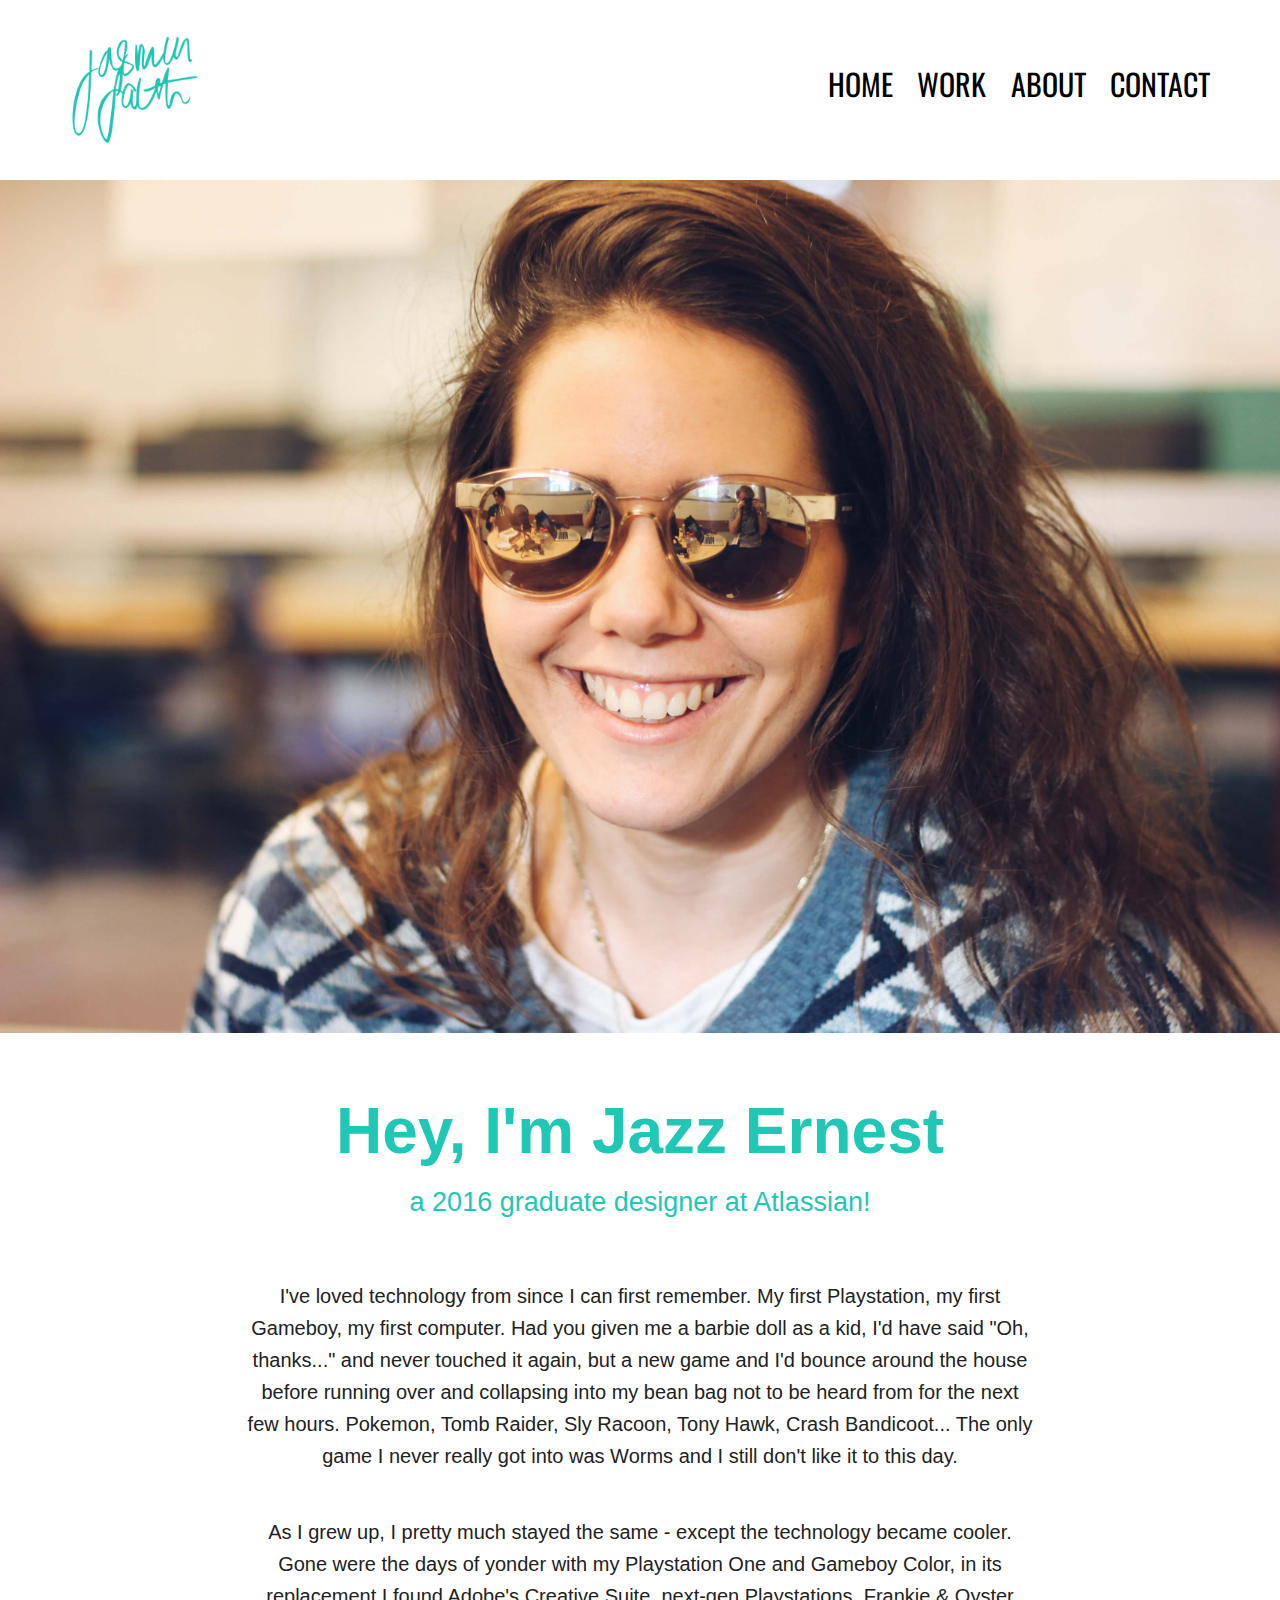
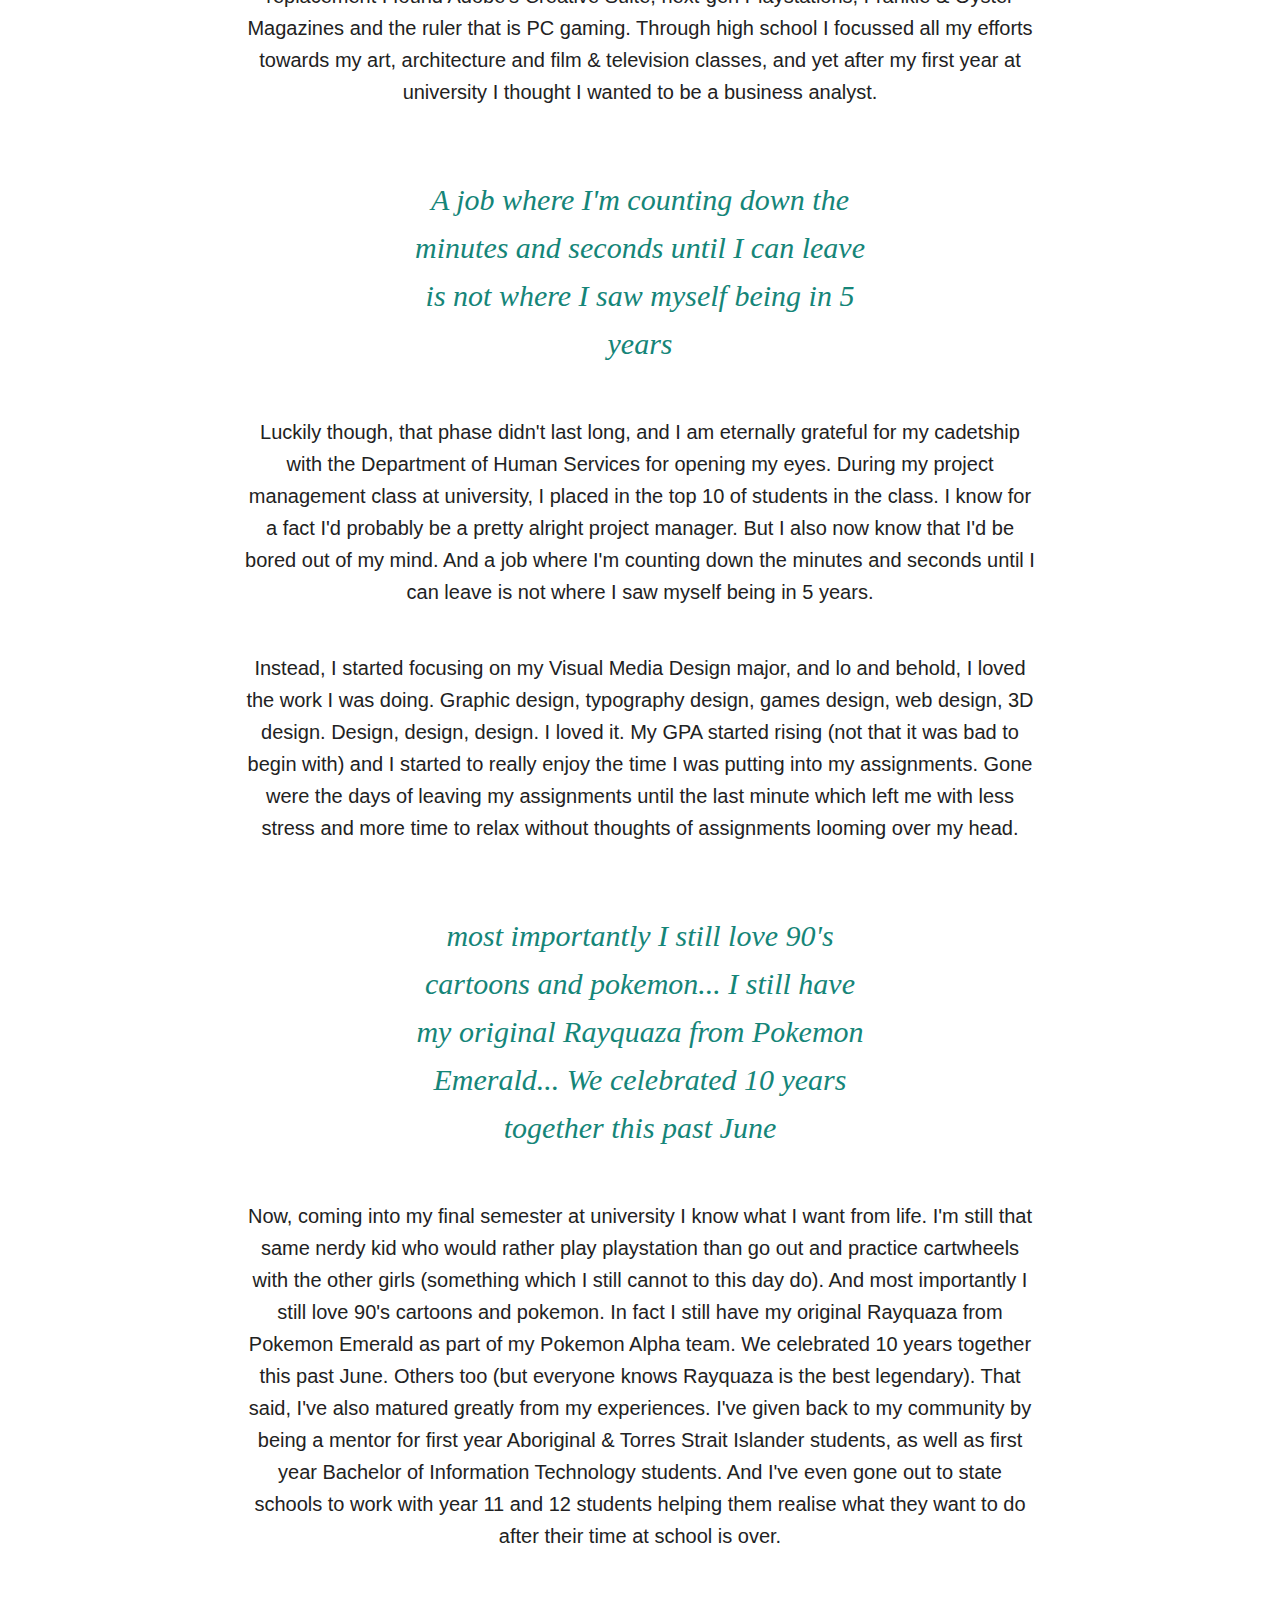
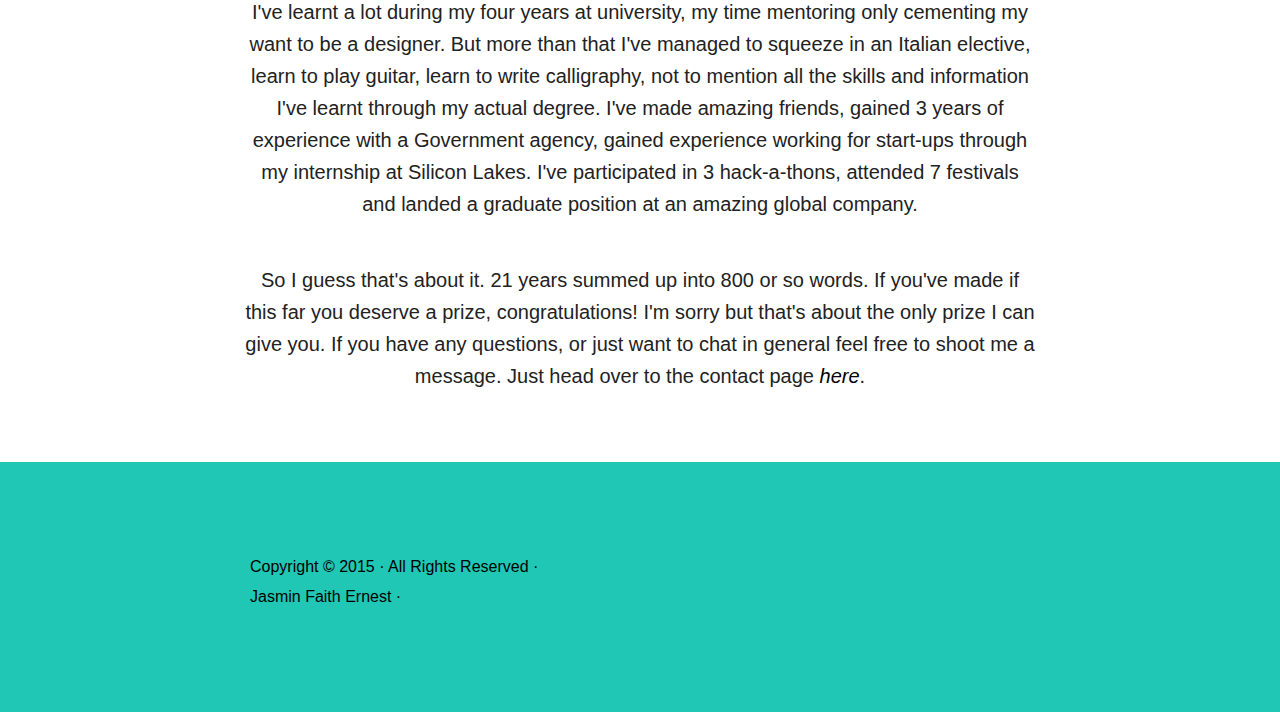
==== commit f3784a12: "removed blog" ====
--- a/about.html
+++ b/about.html
@@ -28,7 +28,6 @@
           <li><a href="index.html">HOME</a></li>
           <li><a href="work.html">WORK</a></li>
           <li><a href="about.html">ABOUT</a></li>
-          <li><a href="blog/index.php">BLOG</a></li>
           <li><a href="contact.html">CONTACT</a></li>
         </ul>
       </nav>
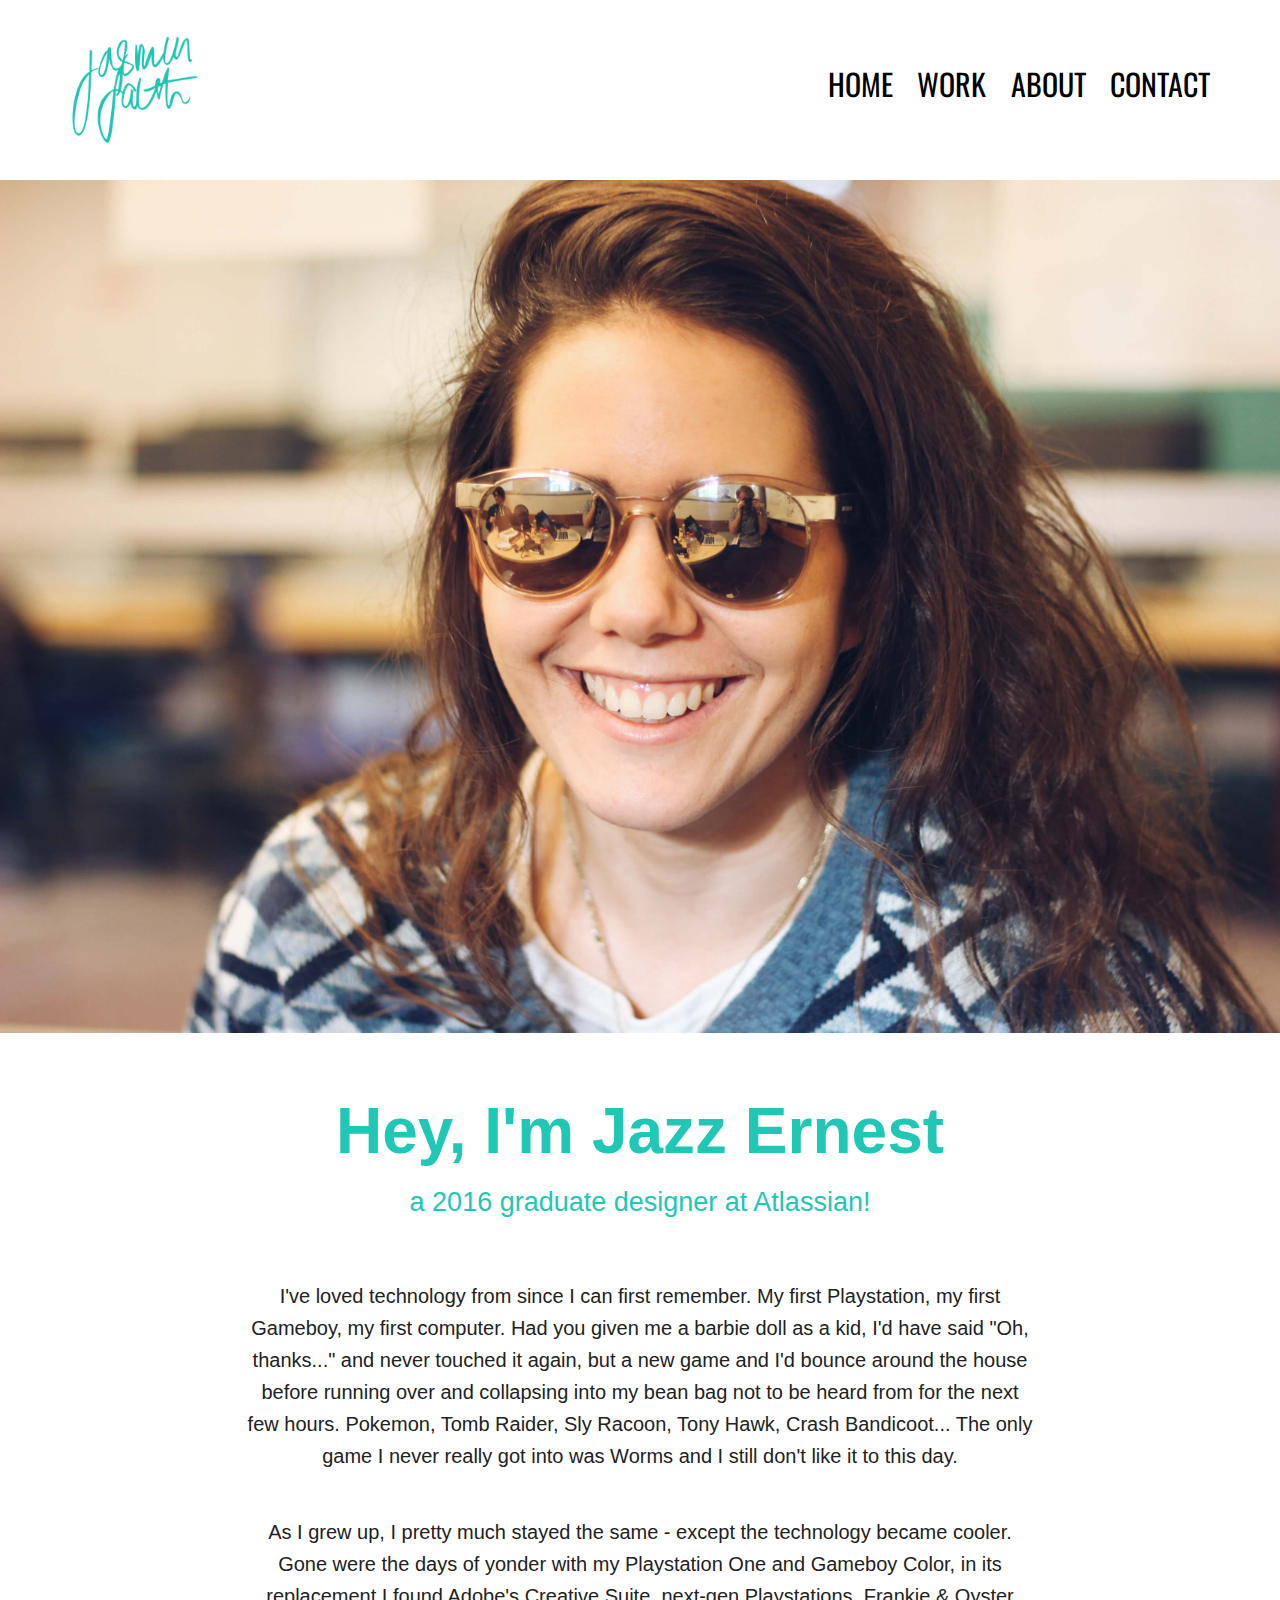
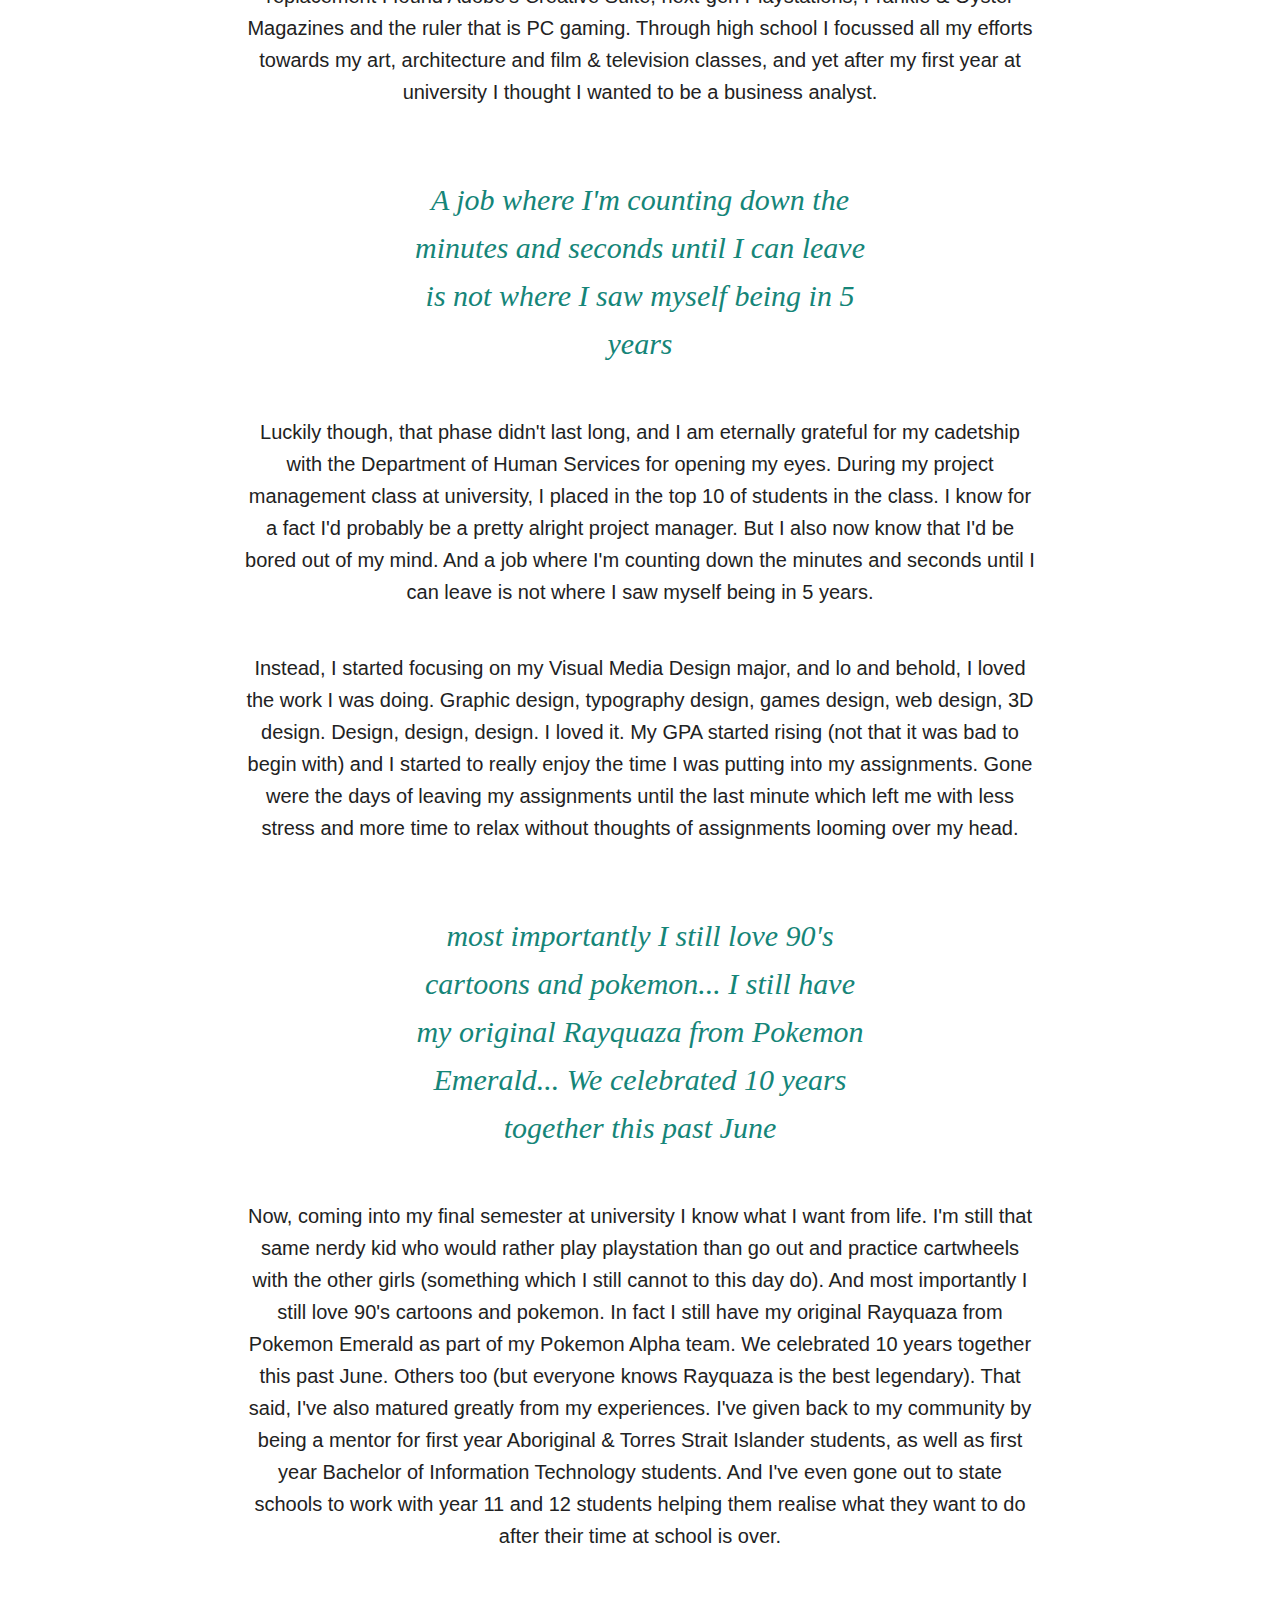
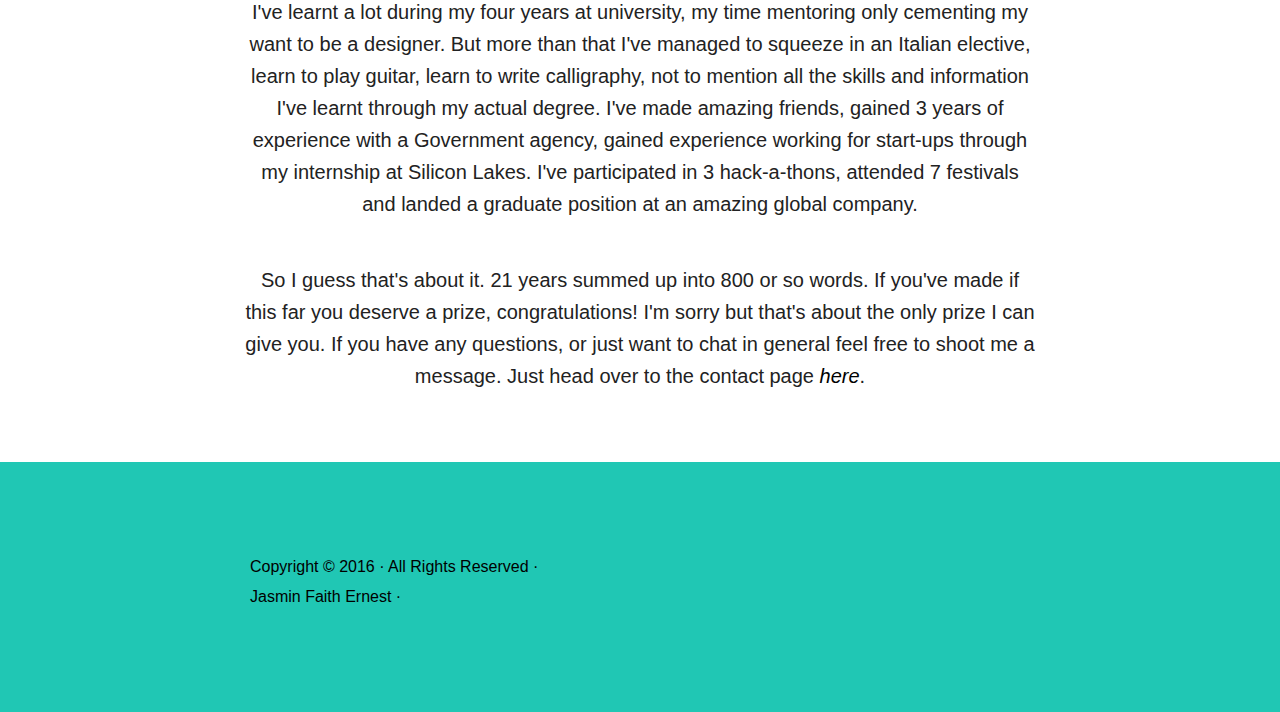
==== commit 9742a320: "copyright 2016" ====
--- a/about.html
+++ b/about.html
@@ -89,7 +89,7 @@
   </div>
 
   <footer>
-    <p id="copyright">Copyright © 2015 · All Rights Reserved · </p>
+    <p id="copyright">Copyright © 2016 · All Rights Reserved · </p>
     <p>Jasmin Faith Ernest · </p>
   </footer>
 
